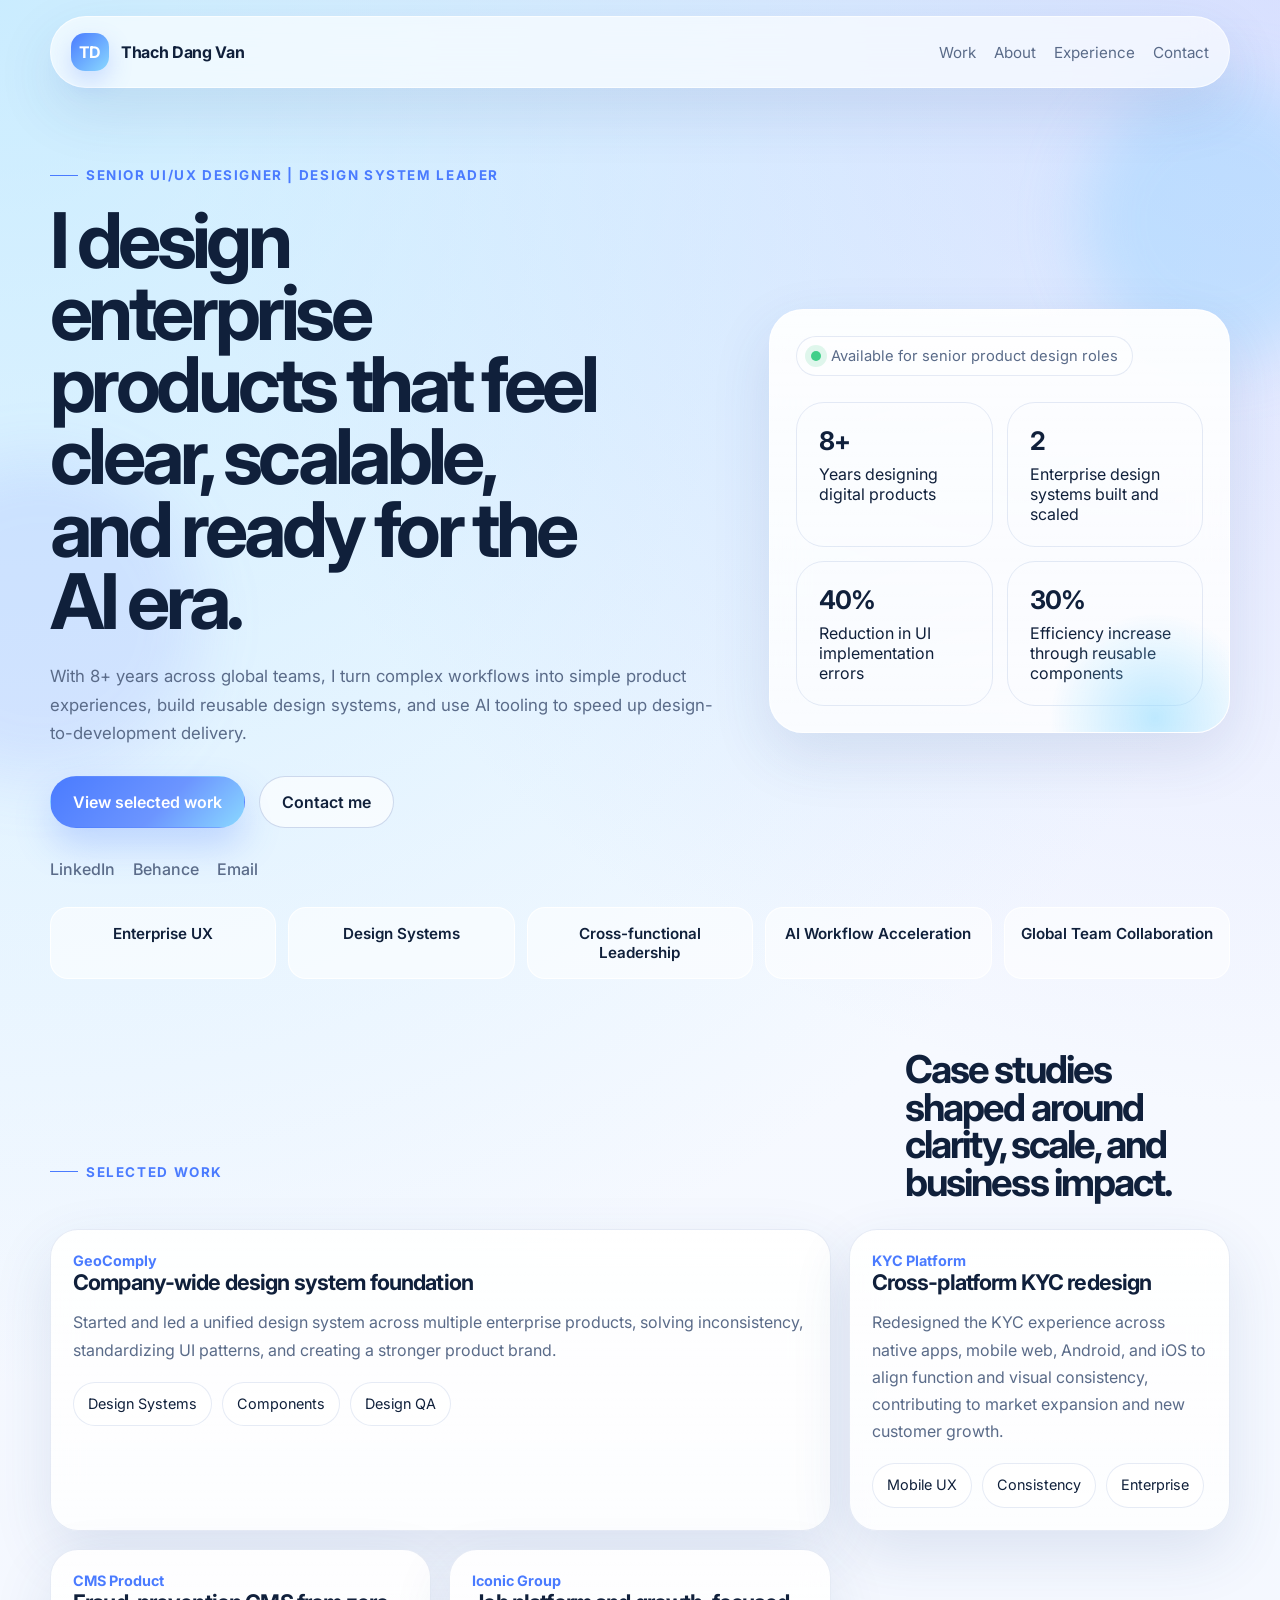
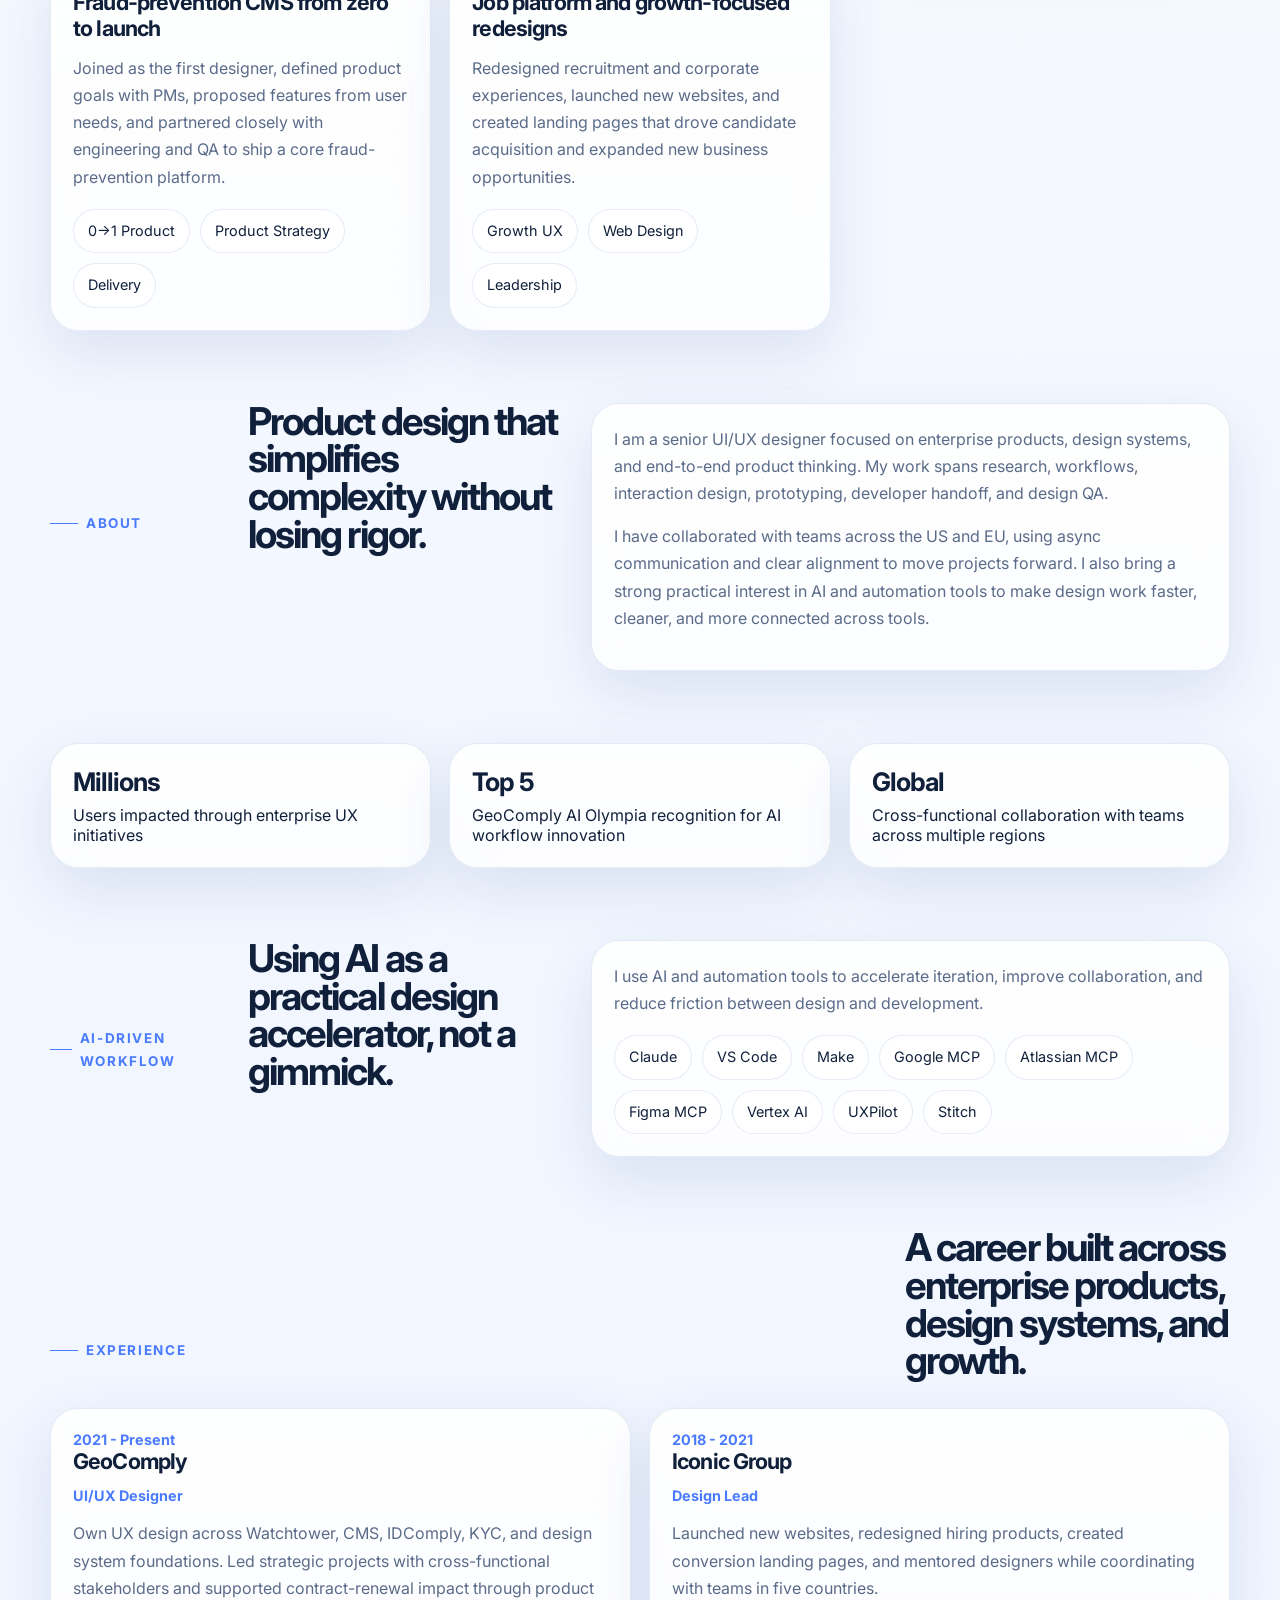
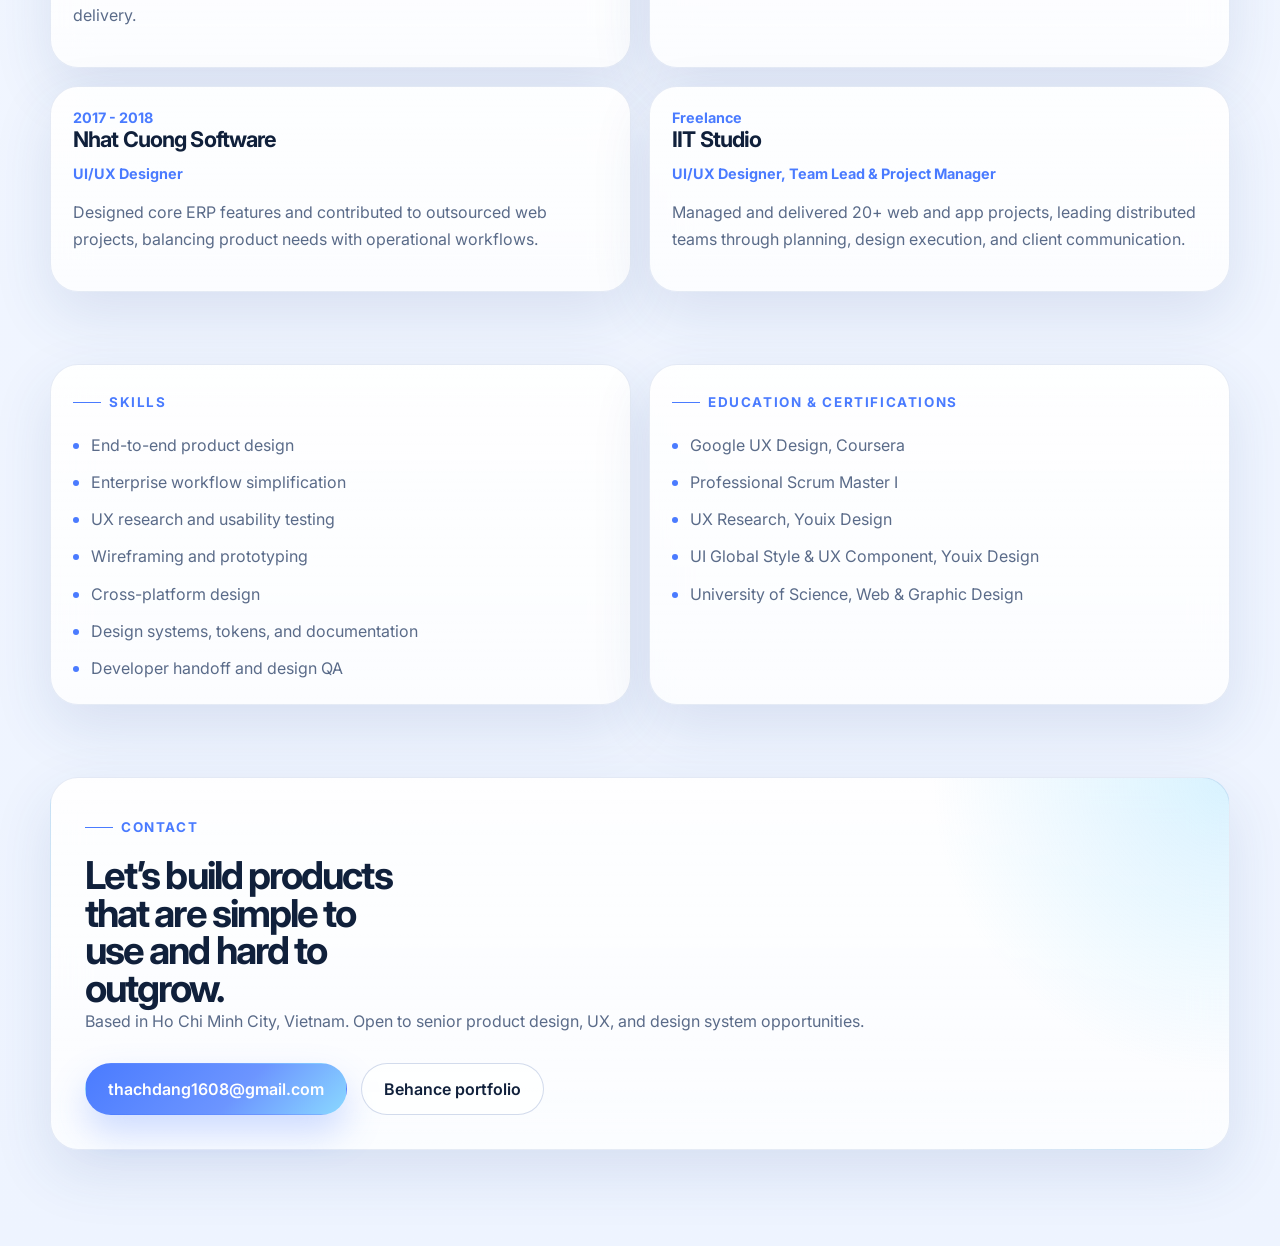
==== index.html @ df55e41a "Create portfolio site for GitHub Pages" ====
<!DOCTYPE html>
<html lang="en">
  <head>
    <meta charset="UTF-8" />
    <meta name="viewport" content="width=device-width, initial-scale=1.0" />
    <title>Thach Dang Van | Senior UI/UX Designer</title>
    <meta
      name="description"
      content="Portfolio of Thach Dang Van, Senior UI/UX Designer and Design System Leader specializing in enterprise products, scalable design systems, and AI-driven workflows."
    />
    <link rel="preconnect" href="https://fonts.googleapis.com" />
    <link rel="preconnect" href="https://fonts.gstatic.com" crossorigin />
    <link
      href="https://fonts.googleapis.com/css2?family=Inter:wght@400;500;600;700;800&display=swap"
      rel="stylesheet"
    />
    <link rel="stylesheet" href="styles.css" />
  </head>
  <body>
    <div class="page-shell">
      <header class="site-header">
        <a class="brand" href="#top">
          <span class="brand-mark">TD</span>
          <span class="brand-text">Thach Dang Van</span>
        </a>
        <nav class="site-nav" aria-label="Primary navigation">
          <a href="#work">Work</a>
          <a href="#about">About</a>
          <a href="#experience">Experience</a>
          <a href="#contact">Contact</a>
        </nav>
      </header>

      <main id="top">
        <section class="hero section">
          <div class="hero-copy">
            <p class="eyebrow">Senior UI/UX Designer | Design System Leader</p>
            <h1>
              I design enterprise products that feel clear, scalable, and ready for the
              AI era.
            </h1>
            <p class="hero-text">
              With 8+ years across global teams, I turn complex workflows into simple
              product experiences, build reusable design systems, and use AI tooling to
              speed up design-to-development delivery.
            </p>
            <div class="hero-actions">
              <a class="button button-primary" href="#work">View selected work</a>
              <a class="button button-secondary" href="mailto:thachdang1608@gmail.com"
                >Contact me</a
              >
            </div>
            <ul class="hero-links" aria-label="External profiles">
              <li><a href="https://www.linkedin.com/in/mrthach/" target="_blank" rel="noreferrer">LinkedIn</a></li>
              <li><a href="https://www.behance.net/mrthach" target="_blank" rel="noreferrer">Behance</a></li>
              <li><a href="mailto:thachdang1608@gmail.com">Email</a></li>
            </ul>
          </div>
          <aside class="hero-card" aria-label="Profile summary card">
            <div class="hero-card-top">
              <span class="status-dot"></span>
              <span>Available for senior product design roles</span>
            </div>
            <div class="hero-card-grid">
              <article>
                <strong>8+</strong>
                <span>Years designing digital products</span>
              </article>
              <article>
                <strong>2</strong>
                <span>Enterprise design systems built and scaled</span>
              </article>
              <article>
                <strong>40%</strong>
                <span>Reduction in UI implementation errors</span>
              </article>
              <article>
                <strong>30%</strong>
                <span>Efficiency increase through reusable components</span>
              </article>
            </div>
          </aside>
        </section>

        <section class="proof-strip" aria-label="Key proof points">
          <div>Enterprise UX</div>
          <div>Design Systems</div>
          <div>Cross-functional Leadership</div>
          <div>AI Workflow Acceleration</div>
          <div>Global Team Collaboration</div>
        </section>

        <section class="section" id="work">
          <div class="section-heading">
            <p class="eyebrow">Selected work</p>
            <h2>Case studies shaped around clarity, scale, and business impact.</h2>
          </div>
          <div class="card-grid work-grid">
            <article class="card project-card project-card-wide">
              <div class="project-meta">GeoComply</div>
              <h3>Company-wide design system foundation</h3>
              <p>
                Started and led a unified design system across multiple enterprise
                products, solving inconsistency, standardizing UI patterns, and creating
                a stronger product brand.
              </p>
              <ul class="tags">
                <li>Design Systems</li>
                <li>Components</li>
                <li>Design QA</li>
              </ul>
            </article>
            <article class="card project-card">
              <div class="project-meta">KYC Platform</div>
              <h3>Cross-platform KYC redesign</h3>
              <p>
                Redesigned the KYC experience across native apps, mobile web, Android,
                and iOS to align function and visual consistency, contributing to market
                expansion and new customer growth.
              </p>
              <ul class="tags">
                <li>Mobile UX</li>
                <li>Consistency</li>
                <li>Enterprise</li>
              </ul>
            </article>
            <article class="card project-card">
              <div class="project-meta">CMS Product</div>
              <h3>Fraud-prevention CMS from zero to launch</h3>
              <p>
                Joined as the first designer, defined product goals with PMs, proposed
                features from user needs, and partnered closely with engineering and QA
                to ship a core fraud-prevention platform.
              </p>
              <ul class="tags">
                <li>0→1 Product</li>
                <li>Product Strategy</li>
                <li>Delivery</li>
              </ul>
            </article>
            <article class="card project-card">
              <div class="project-meta">Iconic Group</div>
              <h3>Job platform and growth-focused redesigns</h3>
              <p>
                Redesigned recruitment and corporate experiences, launched new websites,
                and created landing pages that drove candidate acquisition and expanded
                new business opportunities.
              </p>
              <ul class="tags">
                <li>Growth UX</li>
                <li>Web Design</li>
                <li>Leadership</li>
              </ul>
            </article>
          </div>
        </section>

        <section class="section split-section" id="about">
          <div class="section-heading narrow">
            <p class="eyebrow">About</p>
            <h2>Product design that simplifies complexity without losing rigor.</h2>
          </div>
          <div class="about-copy card">
            <p>
              I am a senior UI/UX designer focused on enterprise products, design
              systems, and end-to-end product thinking. My work spans research,
              workflows, interaction design, prototyping, developer handoff, and design
              QA.
            </p>
            <p>
              I have collaborated with teams across the US and EU, using async
              communication and clear alignment to move projects forward. I also bring a
              strong practical interest in AI and automation tools to make design work
              faster, cleaner, and more connected across tools.
            </p>
          </div>
        </section>

        <section class="section metrics-section">
          <div class="metric-card card">
            <strong>Millions</strong>
            <span>Users impacted through enterprise UX initiatives</span>
          </div>
          <div class="metric-card card">
            <strong>Top 5</strong>
            <span>GeoComply AI Olympia recognition for AI workflow innovation</span>
          </div>
          <div class="metric-card card">
            <strong>Global</strong>
            <span>Cross-functional collaboration with teams across multiple regions</span>
          </div>
        </section>

        <section class="section split-section" id="ai-workflow">
          <div class="section-heading narrow">
            <p class="eyebrow">AI-driven workflow</p>
            <h2>Using AI as a practical design accelerator, not a gimmick.</h2>
          </div>
          <div class="card ai-panel">
            <p>
              I use AI and automation tools to accelerate iteration, improve collaboration,
              and reduce friction between design and development.
            </p>
            <ul class="tool-list">
              <li>Claude</li>
              <li>VS Code</li>
              <li>Make</li>
              <li>Google MCP</li>
              <li>Atlassian MCP</li>
              <li>Figma MCP</li>
              <li>Vertex AI</li>
              <li>UXPilot</li>
              <li>Stitch</li>
            </ul>
          </div>
        </section>

        <section class="section" id="experience">
          <div class="section-heading">
            <p class="eyebrow">Experience</p>
            <h2>A career built across enterprise products, design systems, and growth.</h2>
          </div>
          <div class="timeline">
            <article class="timeline-item card">
              <div class="timeline-date">2021 - Present</div>
              <h3>GeoComply</h3>
              <p class="timeline-role">UI/UX Designer</p>
              <p>
                Own UX design across Watchtower, CMS, IDComply, KYC, and design system
                foundations. Led strategic projects with cross-functional stakeholders and
                supported contract-renewal impact through product delivery.
              </p>
            </article>
            <article class="timeline-item card">
              <div class="timeline-date">2018 - 2021</div>
              <h3>Iconic Group</h3>
              <p class="timeline-role">Design Lead</p>
              <p>
                Launched new websites, redesigned hiring products, created conversion
                landing pages, and mentored designers while coordinating with teams in
                five countries.
              </p>
            </article>
            <article class="timeline-item card">
              <div class="timeline-date">2017 - 2018</div>
              <h3>Nhat Cuong Software</h3>
              <p class="timeline-role">UI/UX Designer</p>
              <p>
                Designed core ERP features and contributed to outsourced web projects,
                balancing product needs with operational workflows.
              </p>
            </article>
            <article class="timeline-item card">
              <div class="timeline-date">Freelance</div>
              <h3>IIT Studio</h3>
              <p class="timeline-role">UI/UX Designer, Team Lead & Project Manager</p>
              <p>
                Managed and delivered 20+ web and app projects, leading distributed teams
                through planning, design execution, and client communication.
              </p>
            </article>
          </div>
        </section>

        <section class="section dual-column">
          <div class="card stack-card">
            <p class="eyebrow">Skills</p>
            <ul class="detail-list">
              <li>End-to-end product design</li>
              <li>Enterprise workflow simplification</li>
              <li>UX research and usability testing</li>
              <li>Wireframing and prototyping</li>
              <li>Cross-platform design</li>
              <li>Design systems, tokens, and documentation</li>
              <li>Developer handoff and design QA</li>
            </ul>
          </div>
          <div class="card stack-card">
            <p class="eyebrow">Education & certifications</p>
            <ul class="detail-list">
              <li>Google UX Design, Coursera</li>
              <li>Professional Scrum Master I</li>
              <li>UX Research, Youix Design</li>
              <li>UI Global Style & UX Component, Youix Design</li>
              <li>University of Science, Web & Graphic Design</li>
            </ul>
          </div>
        </section>

        <section class="section contact-section" id="contact">
          <div class="contact-card card">
            <p class="eyebrow">Contact</p>
            <h2>Let’s build products that are simple to use and hard to outgrow.</h2>
            <p>
              Based in Ho Chi Minh City, Vietnam. Open to senior product design, UX,
              and design system opportunities.
            </p>
            <div class="contact-actions">
              <a class="button button-primary" href="mailto:thachdang1608@gmail.com">thachdang1608@gmail.com</a>
              <a class="button button-secondary" href="https://www.behance.net/mrthach" target="_blank" rel="noreferrer">Behance portfolio</a>
            </div>
          </div>
        </section>
      </main>
    </div>

    <script src="script.js"></script>
  </body>
</html>
---- styles.css ----
:root {
  color-scheme: light;
  --bg: #f3f7ff;
  --bg-2: #edf4ff;
  --surface: rgba(255, 255, 255, 0.78);
  --surface-strong: rgba(255, 255, 255, 0.92);
  --line: rgba(55, 92, 170, 0.12);
  --line-strong: rgba(55, 92, 170, 0.22);
  --text: #10203b;
  --muted: #5a6b89;
  --accent: #4a7bff;
  --accent-2: #8ad8ff;
  --accent-3: #8d9cff;
  --shadow: 0 22px 60px rgba(45, 76, 140, 0.12);
  --radius: 28px;
  --radius-sm: 18px;
  --max-width: 1180px;
}

* {
  box-sizing: border-box;
}

html {
  scroll-behavior: smooth;
}

body {
  margin: 0;
  font-family: "Inter", sans-serif;
  background:
    radial-gradient(circle at top left, rgba(138, 216, 255, 0.42), transparent 30%),
    radial-gradient(circle at top right, rgba(141, 156, 255, 0.28), transparent 24%),
    linear-gradient(180deg, #f9fbff 0%, var(--bg) 48%, #eef4ff 100%);
  color: var(--text);
}

body::before,
body::after {
  content: "";
  position: fixed;
  inset: auto;
  pointer-events: none;
  z-index: 0;
  border-radius: 999px;
  filter: blur(30px);
}

body::before {
  top: 80px;
  right: -80px;
  width: 280px;
  height: 280px;
  background: rgba(116, 201, 255, 0.28);
}

body::after {
  left: -120px;
  bottom: 120px;
  width: 320px;
  height: 320px;
  background: rgba(116, 136, 255, 0.14);
}

a {
  color: inherit;
  text-decoration: none;
}

ul {
  margin: 0;
  padding: 0;
  list-style: none;
}

p,
li {
  line-height: 1.7;
  color: var(--muted);
}

h1,
h2,
h3,
strong {
  color: var(--text);
}

h1,
h2,
h3,
p {
  margin-top: 0;
}

.page-shell {
  position: relative;
  z-index: 1;
  width: min(calc(100% - 32px), var(--max-width));
  margin: 0 auto;
  padding-bottom: 48px;
}

.site-header {
  position: sticky;
  top: 16px;
  display: flex;
  justify-content: space-between;
  align-items: center;
  gap: 20px;
  padding: 16px 20px;
  margin-top: 16px;
  background: rgba(255, 255, 255, 0.64);
  border: 1px solid rgba(255, 255, 255, 0.65);
  backdrop-filter: blur(16px);
  border-radius: 999px;
  box-shadow: var(--shadow);
}

.brand {
  display: inline-flex;
  align-items: center;
  gap: 12px;
  font-weight: 700;
  letter-spacing: -0.02em;
}

.brand-mark {
  display: grid;
  place-items: center;
  width: 38px;
  height: 38px;
  border-radius: 14px;
  background: linear-gradient(135deg, var(--accent), var(--accent-2));
  color: white;
  box-shadow: 0 10px 24px rgba(74, 123, 255, 0.24);
}

.site-nav {
  display: inline-flex;
  align-items: center;
  gap: 18px;
  color: var(--muted);
  font-size: 0.95rem;
}

.site-nav a:hover,
.hero-links a:hover {
  color: var(--text);
}

.site-nav a.is-active {
  color: var(--text);
}

.section {
  padding: 72px 0 0;
}

.hero {
  display: grid;
  grid-template-columns: minmax(0, 1.35fr) minmax(320px, 0.9fr);
  gap: 28px;
  min-height: calc(100vh - 140px);
  align-items: center;
}

.hero-copy {
  padding-right: 16px;
}

.eyebrow {
  display: inline-flex;
  align-items: center;
  gap: 8px;
  margin-bottom: 18px;
  font-size: 0.84rem;
  font-weight: 700;
  letter-spacing: 0.12em;
  text-transform: uppercase;
  color: var(--accent);
}

.eyebrow::before {
  content: "";
  width: 28px;
  height: 1px;
  background: currentColor;
}

h1 {
  font-size: clamp(3rem, 6vw, 5.8rem);
  line-height: 0.94;
  letter-spacing: -0.06em;
  max-width: 11ch;
  margin-bottom: 24px;
}

.hero-text {
  max-width: 62ch;
  font-size: 1.05rem;
}

.hero-actions,
.contact-actions {
  display: flex;
  flex-wrap: wrap;
  gap: 14px;
  margin-top: 28px;
}

.button {
  display: inline-flex;
  align-items: center;
  justify-content: center;
  min-height: 52px;
  padding: 0 22px;
  border-radius: 999px;
  border: 1px solid transparent;
  font-weight: 600;
  transition: transform 160ms ease, box-shadow 160ms ease, border-color 160ms ease;
}

.button:hover {
  transform: translateY(-1px);
}

.button-primary {
  color: #fff;
  background: linear-gradient(135deg, var(--accent), #6c95ff 58%, var(--accent-2));
  box-shadow: 0 18px 36px rgba(74, 123, 255, 0.26);
}

.button-secondary {
  background: rgba(255, 255, 255, 0.65);
  border-color: var(--line-strong);
  color: var(--text);
}

.hero-links {
  display: flex;
  flex-wrap: wrap;
  gap: 18px;
  margin-top: 28px;
  font-weight: 500;
}

.hero-card,
.card {
  position: relative;
  background: linear-gradient(180deg, var(--surface-strong), var(--surface));
  border: 1px solid rgba(255, 255, 255, 0.78);
  box-shadow: var(--shadow);
  backdrop-filter: blur(18px);
}

.hero-card {
  padding: 26px;
  border-radius: 34px;
  overflow: hidden;
}

.hero-card::after {
  content: "";
  position: absolute;
  inset: auto -10% -25% auto;
  width: 240px;
  height: 240px;
  border-radius: 50%;
  background: radial-gradient(circle, rgba(138, 216, 255, 0.54), transparent 62%);
}

.hero-card-top {
  display: inline-flex;
  align-items: center;
  gap: 10px;
  margin-bottom: 26px;
  padding: 10px 14px;
  border: 1px solid var(--line);
  border-radius: 999px;
  color: var(--muted);
  font-size: 0.92rem;
  background: rgba(255, 255, 255, 0.42);
}

.status-dot {
  width: 10px;
  height: 10px;
  border-radius: 50%;
  background: #41cf89;
  box-shadow: 0 0 0 6px rgba(65, 207, 137, 0.16);
}

.hero-card-grid {
  display: grid;
  grid-template-columns: repeat(2, minmax(0, 1fr));
  gap: 14px;
}

.hero-card-grid article,
.metric-card,
.project-card,
.timeline-item,
.stack-card,
.ai-panel,
.about-copy,
.contact-card {
  padding: 22px;
  border-radius: var(--radius);
  border: 1px solid var(--line);
}

.hero-card-grid strong,
.metric-card strong {
  display: block;
  margin-bottom: 8px;
  font-size: 1.6rem;
  letter-spacing: -0.04em;
}

.proof-strip {
  display: grid;
  grid-template-columns: repeat(5, minmax(0, 1fr));
  gap: 12px;
  margin-top: 24px;
}

.proof-strip div {
  padding: 16px;
  border-radius: 18px;
  text-align: center;
  font-size: 0.95rem;
  font-weight: 600;
  color: var(--text);
  background: rgba(255, 255, 255, 0.55);
  border: 1px solid rgba(255, 255, 255, 0.9);
}

.section-heading {
  display: flex;
  justify-content: space-between;
  align-items: end;
  gap: 24px;
  margin-bottom: 28px;
}

.section-heading.narrow {
  max-width: 680px;
}

h2 {
  max-width: 13ch;
  font-size: clamp(2rem, 3vw, 3.6rem);
  line-height: 0.98;
  letter-spacing: -0.05em;
  margin-bottom: 0;
}

.card-grid,
.metrics-section,
.dual-column {
  display: grid;
  gap: 18px;
}

.work-grid {
  grid-template-columns: repeat(3, minmax(0, 1fr));
}

.project-card-wide {
  grid-column: span 2;
}

.project-meta,
.timeline-date,
.timeline-role {
  font-size: 0.9rem;
  font-weight: 700;
  color: var(--accent);
}

.project-card h3,
.timeline-item h3 {
  margin-bottom: 14px;
  font-size: 1.35rem;
  letter-spacing: -0.04em;
}

.tags,
.tool-list {
  display: flex;
  flex-wrap: wrap;
  gap: 10px;
  margin-top: 18px;
}

.tags li,
.tool-list li {
  padding: 9px 14px;
  border-radius: 999px;
  font-size: 0.9rem;
  background: rgba(255, 255, 255, 0.68);
  border: 1px solid var(--line);
  color: var(--text);
}

.split-section {
  display: grid;
  grid-template-columns: minmax(0, 0.9fr) minmax(0, 1.1fr);
  gap: 18px;
  align-items: start;
}

.metrics-section {
  grid-template-columns: repeat(3, minmax(0, 1fr));
}

.timeline {
  display: grid;
  grid-template-columns: repeat(2, minmax(0, 1fr));
  gap: 18px;
}

.timeline-role {
  margin: -4px 0 12px;
}

.dual-column {
  grid-template-columns: repeat(2, minmax(0, 1fr));
}

.detail-list {
  display: grid;
  gap: 10px;
}

.detail-list li {
  position: relative;
  padding-left: 18px;
}

.detail-list li::before {
  content: "";
  position: absolute;
  left: 0;
  top: 11px;
  width: 6px;
  height: 6px;
  border-radius: 50%;
  background: var(--accent);
}

.contact-section {
  padding-bottom: 48px;
}

.contact-card {
  padding: 34px;
  background:
    radial-gradient(circle at top right, rgba(138, 216, 255, 0.32), transparent 24%),
    linear-gradient(180deg, rgba(255, 255, 255, 0.9), rgba(255, 255, 255, 0.76));
}

@media (max-width: 1024px) {
  .hero,
  .split-section,
  .timeline,
  .dual-column,
  .work-grid,
  .metrics-section,
  .proof-strip {
    grid-template-columns: 1fr;
  }

  .hero {
    min-height: auto;
    padding-top: 44px;
  }

  .project-card-wide {
    grid-column: span 1;
  }

  .section-heading {
    align-items: start;
    flex-direction: column;
  }

  h2,
  .section-heading.narrow,
  .hero-text,
  h1 {
    max-width: none;
  }
}

@media (max-width: 720px) {
  .page-shell {
    width: min(calc(100% - 20px), var(--max-width));
  }

  .site-header {
    position: static;
    border-radius: 28px;
    align-items: start;
    flex-direction: column;
  }

  .site-nav {
    flex-wrap: wrap;
    gap: 12px 16px;
  }

  h1 {
    font-size: clamp(2.4rem, 14vw, 3.6rem);
  }

  h2 {
    font-size: clamp(1.8rem, 10vw, 2.6rem);
  }

  .hero-card,
  .hero-card-grid,
  .hero-actions,
  .contact-actions {
    gap: 12px;
  }

  .hero-card-grid {
    grid-template-columns: 1fr;
  }

  .hero-card-grid article,
  .metric-card,
  .project-card,
  .timeline-item,
  .stack-card,
  .ai-panel,
  .about-copy,
  .contact-card {
    padding: 18px;
    border-radius: 22px;
  }

  .button {
    width: 100%;
  }
}
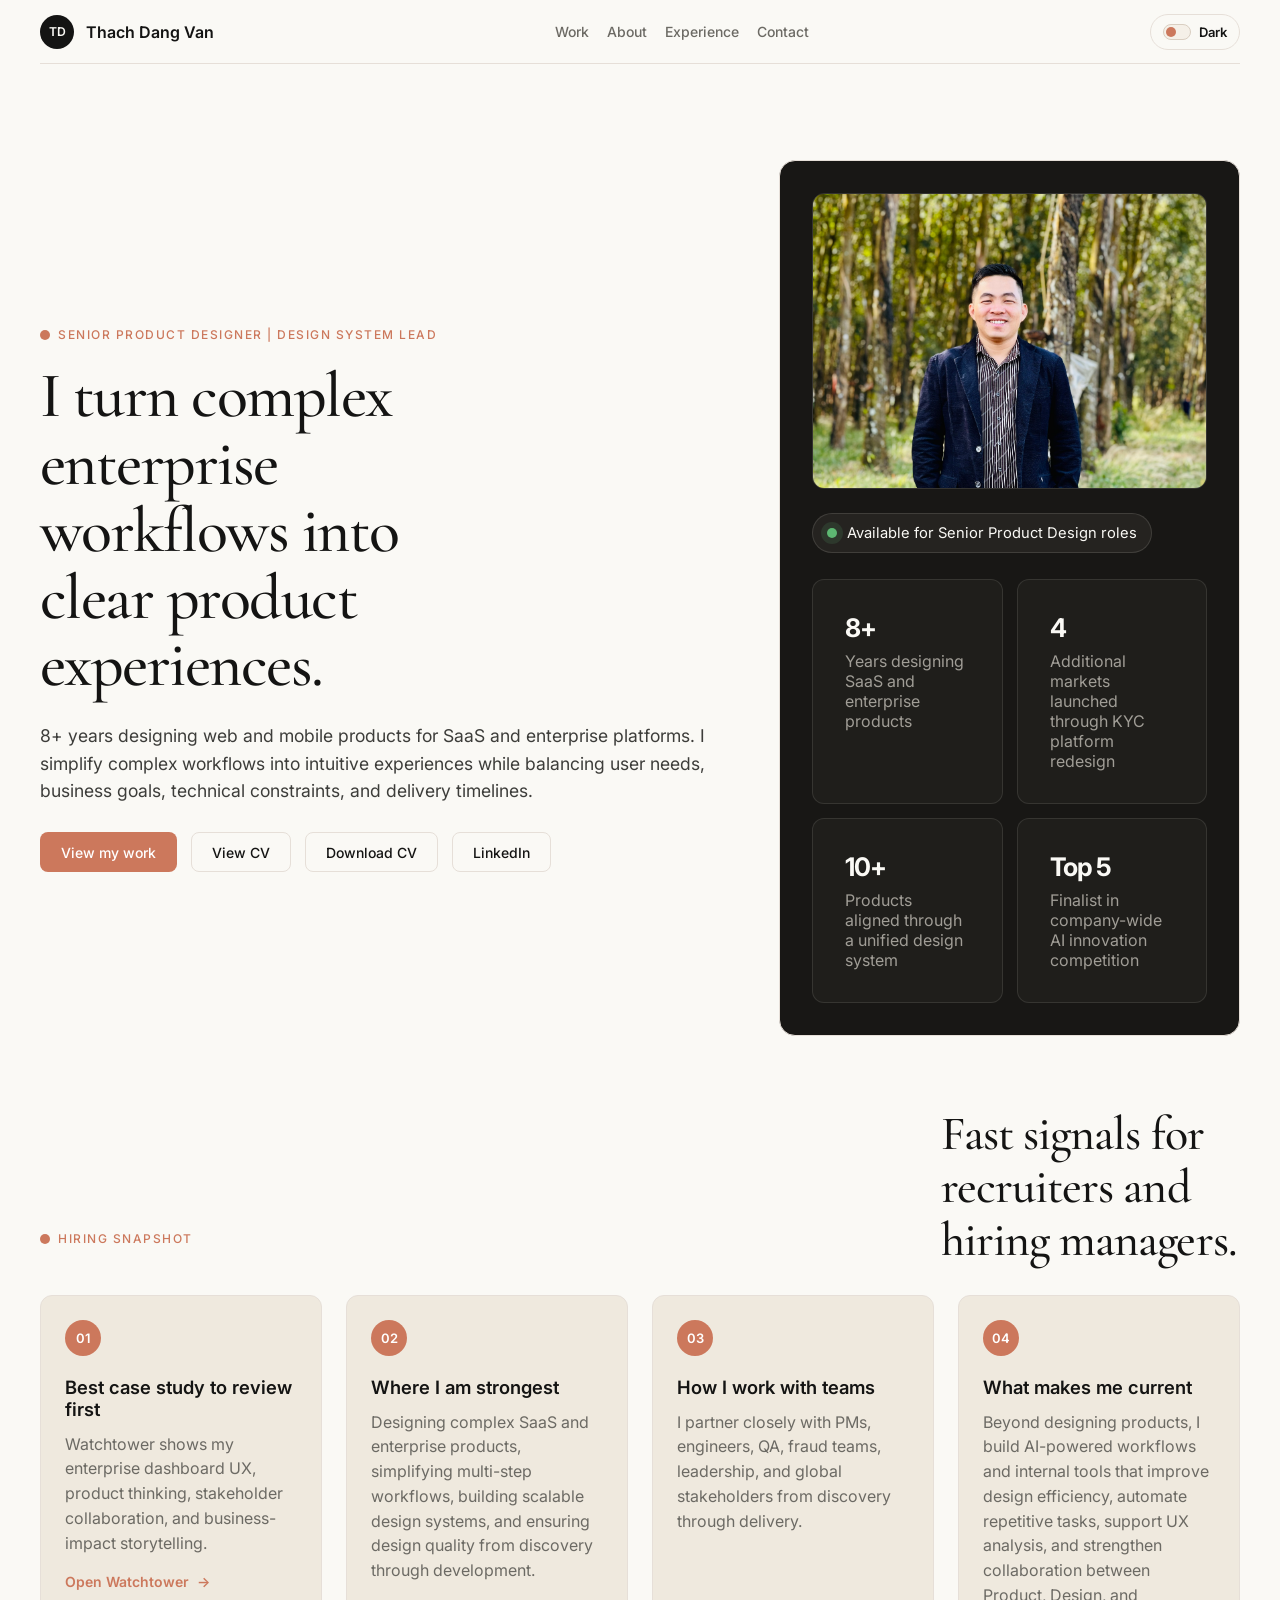
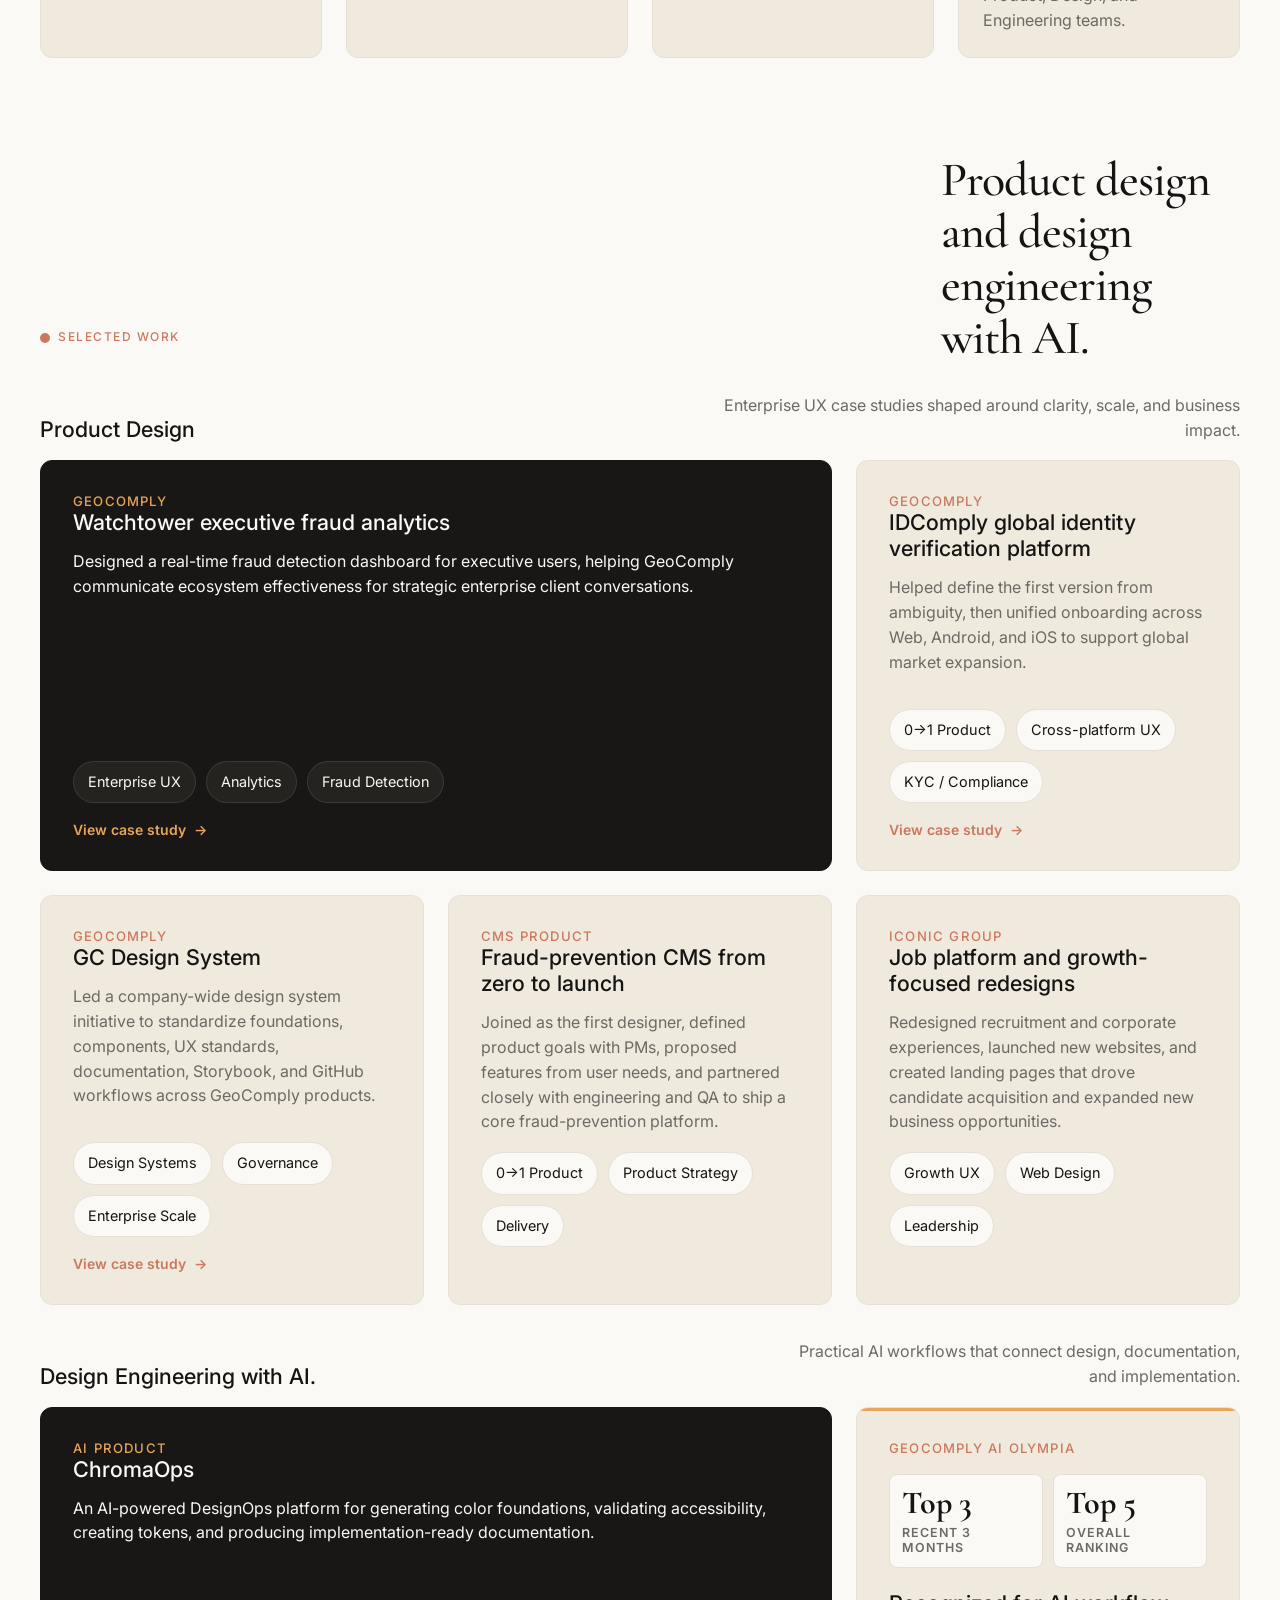
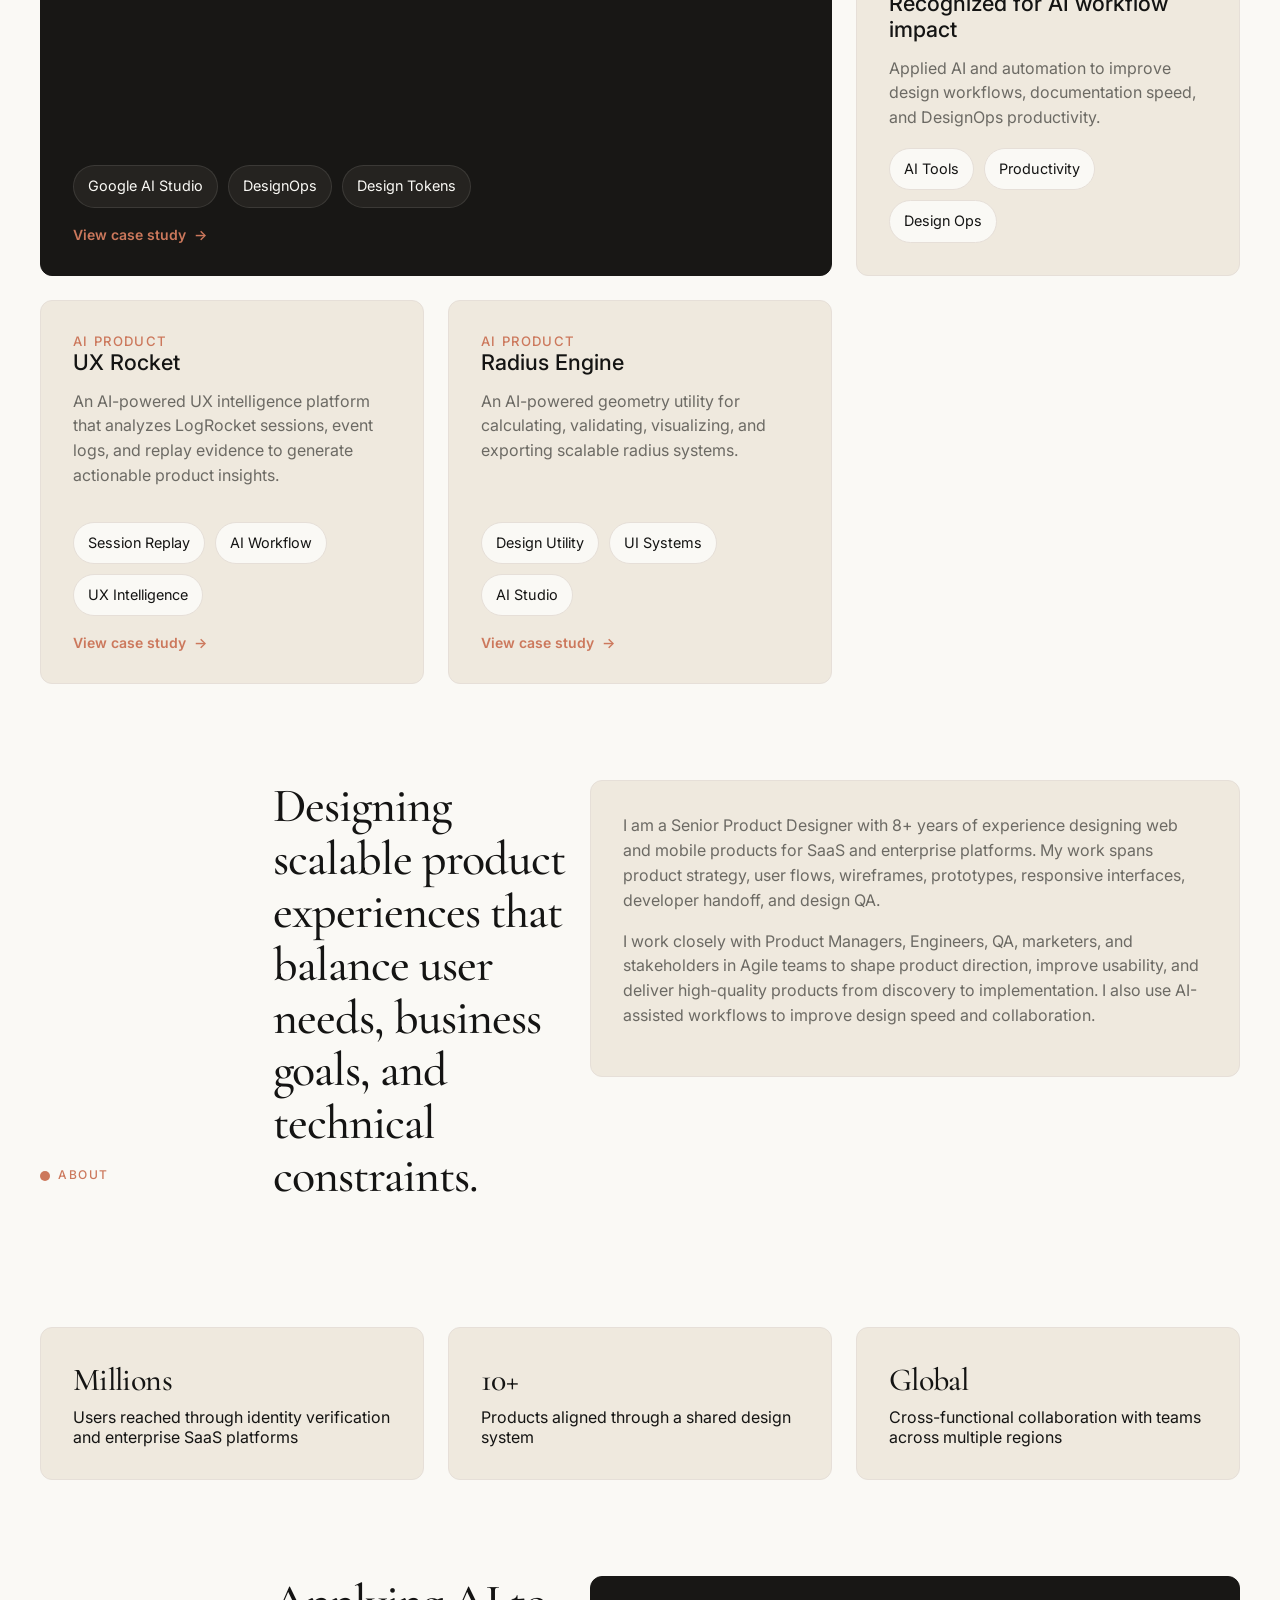
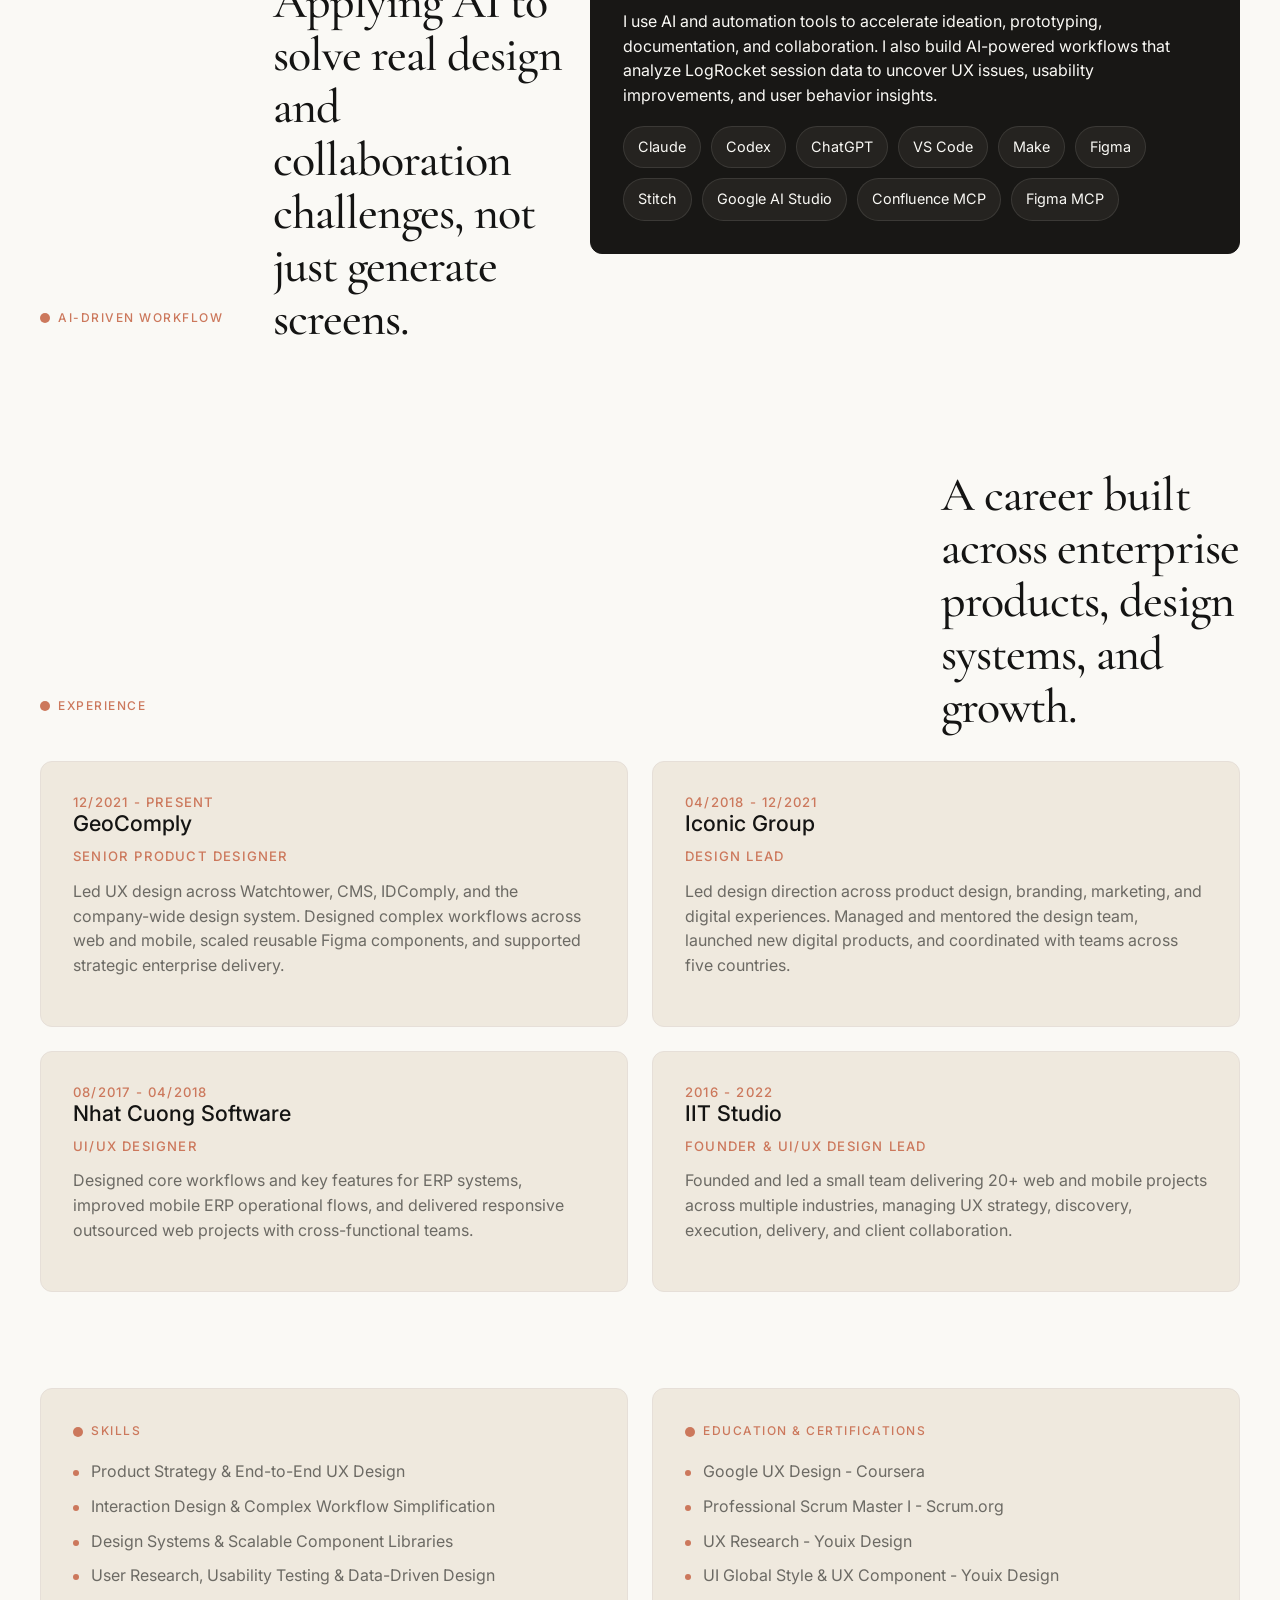
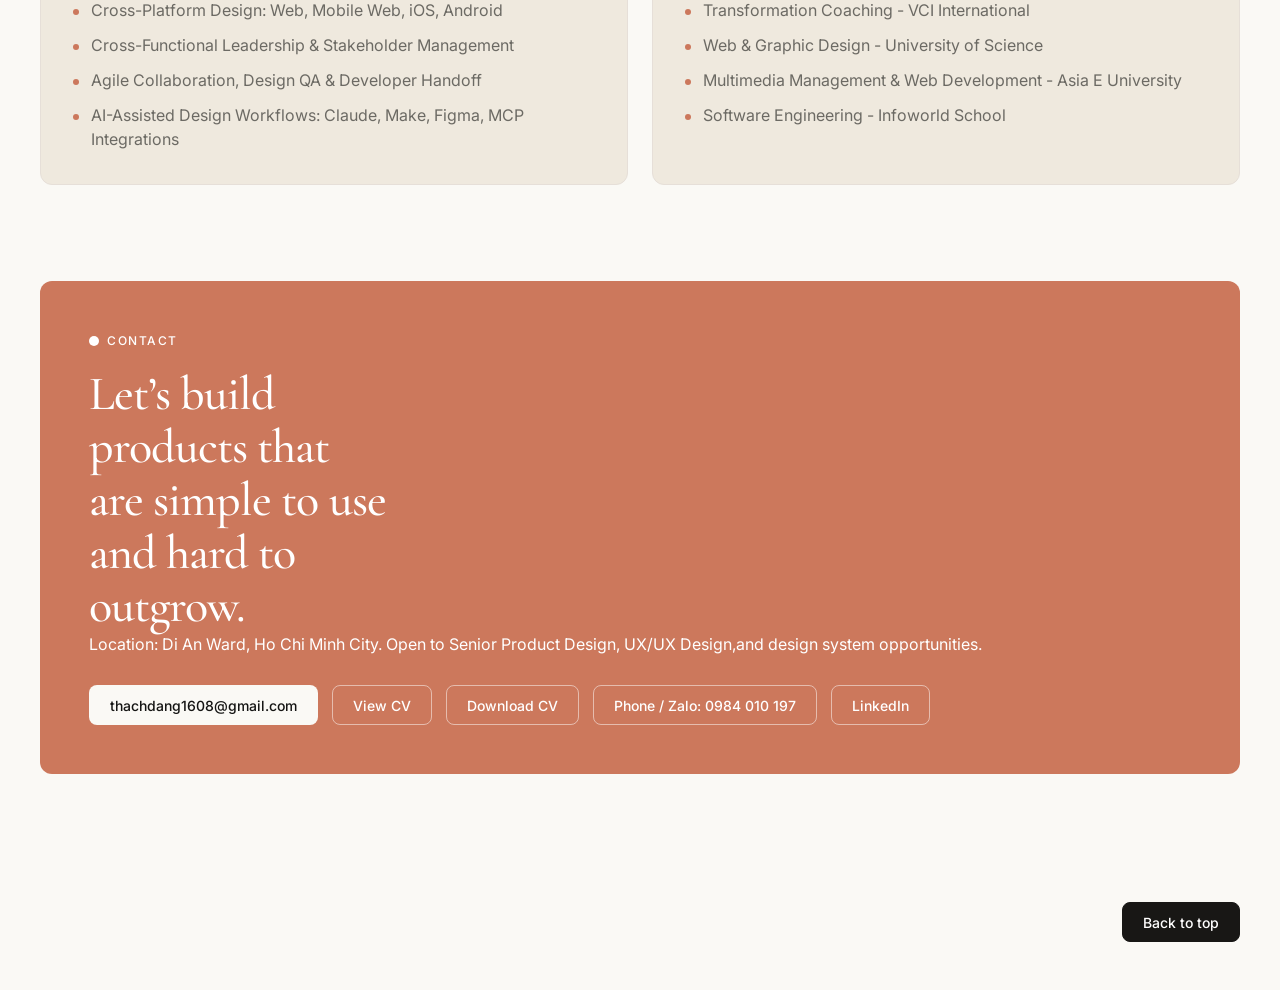
==== commit 3be4b8e5: "Update portfolio site" ====
--- a/index.html
+++ b/index.html
@@ -3,17 +3,23 @@
   <head>
     <meta charset="UTF-8" />
     <meta name="viewport" content="width=device-width, initial-scale=1.0" />
-    <title>Thach Dang Van | Senior UI/UX Designer</title>
+    <title>Thach Dang Van | Senior Product Designer</title>
     <meta
       name="description"
-      content="Portfolio of Thach Dang Van, Senior UI/UX Designer and Design System Leader specializing in enterprise products, scalable design systems, and AI-driven workflows."
+      content="Portfolio of Thach Dang Van, Senior Product Designer and Design System Lead specializing in enterprise products, scalable design systems, and AI-assisted workflows."
     />
     <link rel="preconnect" href="https://fonts.googleapis.com" />
     <link rel="preconnect" href="https://fonts.gstatic.com" crossorigin />
+    <link rel="icon" href="fi-bs-magic-wand.svg" type="image/svg+xml" />
     <link
-      href="https://fonts.googleapis.com/css2?family=Inter:wght@400;500;600;700;800&display=swap"
+      href="https://fonts.googleapis.com/css2?family=Cormorant+Garamond:wght@500&family=Inter:wght@400;500;600;700&display=swap"
       rel="stylesheet"
     />
+    <script>
+      const storedTheme = localStorage.getItem('portfolio-theme');
+      const preferredTheme = window.matchMedia('(prefers-color-scheme: dark)').matches ? 'dark' : 'light';
+      document.documentElement.dataset.theme = storedTheme || preferredTheme;
+    </script>
     <link rel="stylesheet" href="styles.css" />
   </head>
   <body>
@@ -29,100 +35,148 @@
           <a href="#experience">Experience</a>
           <a href="#contact">Contact</a>
         </nav>
+        <button class="theme-toggle" type="button" aria-label="Switch to dark mode" aria-pressed="false" data-theme-toggle>
+          <span class="theme-toggle-icon" aria-hidden="true"></span>
+          <span class="theme-toggle-text">Dark</span>
+        </button>
       </header>
 
       <main id="top">
         <section class="hero section">
           <div class="hero-copy">
-            <p class="eyebrow">Senior UI/UX Designer | Design System Leader</p>
-            <h1>
-              I design enterprise products that feel clear, scalable, and ready for the
-              AI era.
-            </h1>
+            <p class="eyebrow">Senior Product Designer | Design System Lead</p>
+            <h1>I turn complex enterprise workflows into clear product experiences.</h1>
             <p class="hero-text">
-              With 8+ years across global teams, I turn complex workflows into simple
-              product experiences, build reusable design systems, and use AI tooling to
-              speed up design-to-development delivery.
+              8+ years designing web and mobile products for SaaS and enterprise platforms.
+              I simplify complex workflows into intuitive experiences while balancing user needs,
+              business goals, technical constraints, and delivery timelines.
             </p>
             <div class="hero-actions">
-              <a class="button button-primary" href="#work">View selected work</a>
-              <a class="button button-secondary" href="mailto:thachdang1608@gmail.com"
-                >Contact me</a
-              >
+              <a class="button button-primary" href="#work">View my work</a>
+              <a class="button button-secondary" href="cv.html">View CV</a>
+              <a class="button button-secondary" href="assets/thach-dang-van-senior-product-designer.pdf" target="_blank" rel="noreferrer">Download CV</a>
+              <a class="button button-secondary" a href="https://www.linkedin.com/in/mrthach/" target="_blank" rel="noreferrer">LinkedIn</a>
             </div>
-            <ul class="hero-links" aria-label="External profiles">
-              <li><a href="https://www.linkedin.com/in/mrthach/" target="_blank" rel="noreferrer">LinkedIn</a></li>
-              <li><a href="https://www.behance.net/mrthach" target="_blank" rel="noreferrer">Behance</a></li>
-              <li><a href="mailto:thachdang1608@gmail.com">Email</a></li>
-            </ul>
+        
           </div>
           <aside class="hero-card" aria-label="Profile summary card">
+            <img class="profile-photo" src="assets/thach-dang-van.jpg" alt="Thach Dang Van" />
             <div class="hero-card-top">
               <span class="status-dot"></span>
-              <span>Available for senior product design roles</span>
+              <span>Available for Senior Product Design roles</span>
             </div>
             <div class="hero-card-grid">
               <article>
                 <strong>8+</strong>
-                <span>Years designing digital products</span>
+                <span>Years designing SaaS and enterprise products</span>
               </article>
               <article>
-                <strong>2</strong>
-                <span>Enterprise design systems built and scaled</span>
+                <strong>4</strong>
+                <span>Additional markets launched through KYC platform redesign</span>
               </article>
               <article>
-                <strong>40%</strong>
-                <span>Reduction in UI implementation errors</span>
+                <strong>10+</strong>
+                <span>Products aligned through a unified design system</span>
               </article>
               <article>
-                <strong>30%</strong>
-                <span>Efficiency increase through reusable components</span>
+                <strong>Top 5</strong>
+                <span>Finalist in company-wide AI innovation competition</span>
               </article>
             </div>
           </aside>
         </section>
 
-        <section class="proof-strip" aria-label="Key proof points">
-          <div>Enterprise UX</div>
-          <div>Design Systems</div>
-          <div>Cross-functional Leadership</div>
-          <div>AI Workflow Acceleration</div>
-          <div>Global Team Collaboration</div>
+    
+
+        <section class="section hiring-snapshot" aria-label="Hiring team snapshot">
+          <div class="section-heading">
+            <p class="eyebrow">Hiring Snapshot</p>
+            <h2>Fast signals for recruiters and hiring managers.</h2>
+          </div>
+          <div class="card-grid snapshot-grid">
+            <article class="card snapshot-card">
+              <span>01</span>
+              <h3>Best case study to review first</h3>
+              <p>Watchtower shows my enterprise dashboard UX, product thinking, stakeholder collaboration, and business-impact storytelling.</p>
+              <a class="card-link" href="watchtower.html">Open Watchtower</a>
+            </article>
+            <article class="card snapshot-card">
+              <span>02</span>
+              <h3>Where I am strongest</h3>
+              <p>Designing complex SaaS and enterprise products, simplifying multi-step workflows, building scalable design systems, and ensuring design quality from discovery through development.</p>
+            </article>
+            <article class="card snapshot-card">
+              <span>03</span>
+              <h3>How I work with teams</h3>
+              <p>I partner closely with PMs, engineers, QA, fraud teams, leadership, and global stakeholders from discovery through delivery.</p>
+            </article>
+            <article class="card snapshot-card">
+              <span>04</span>
+              <h3>What makes me current</h3>
+              <p>Beyond designing products, I build AI-powered workflows and internal tools that improve design efficiency, automate repetitive tasks, support UX analysis, and strengthen collaboration between Product, Design, and Engineering teams.</p>
+            </article>
+          </div>
         </section>
 
         <section class="section" id="work">
           <div class="section-heading">
             <p class="eyebrow">Selected work</p>
-            <h2>Case studies shaped around clarity, scale, and business impact.</h2>
+            <h2>Product design and design engineering with AI.</h2>
+          </div>
+          <div class="work-category-heading">
+            <h3>Product Design</h3>
+            <p>Enterprise UX case studies shaped around clarity, scale, and business impact.</p>
           </div>
           <div class="card-grid work-grid">
             <article class="card project-card project-card-wide">
-              <div class="project-meta">GeoComply</div>
-              <h3>Company-wide design system foundation</h3>
-              <p>
-                Started and led a unified design system across multiple enterprise
-                products, solving inconsistency, standardizing UI patterns, and creating
-                a stronger product brand.
-              </p>
-              <ul class="tags">
-                <li>Design Systems</li>
-                <li>Components</li>
-                <li>Design QA</li>
-              </ul>
-            </article>
-            <article class="card project-card">
-              <div class="project-meta">KYC Platform</div>
-              <h3>Cross-platform KYC redesign</h3>
-              <p>
-                Redesigned the KYC experience across native apps, mobile web, Android,
-                and iOS to align function and visual consistency, contributing to market
-                expansion and new customer growth.
-              </p>
-              <ul class="tags">
-                <li>Mobile UX</li>
-                <li>Consistency</li>
-                <li>Enterprise</li>
-              </ul>
+              <a href="watchtower.html" aria-label="Open Watchtower case study">
+                <div class="project-meta">GeoComply</div>
+                <h3>Watchtower executive fraud analytics</h3>
+                <p>
+                  Designed a real-time fraud detection dashboard for executive users,
+                  helping GeoComply communicate ecosystem effectiveness for strategic
+                  enterprise client conversations.
+                </p>
+                <ul class="tags">
+                  <li>Enterprise UX</li>
+                  <li>Analytics</li>
+                  <li>Fraud Detection</li>
+                </ul>
+                <span class="card-link">View case study</span>
+              </a>
+            </article>
+            <article class="card project-card">
+              <a href="idcomply.html" aria-label="Open IDComply case study">
+                <div class="project-meta">GeoComply</div>
+                <h3>IDComply global identity verification platform</h3>
+                <p>
+                  Helped define the first version from ambiguity, then unified onboarding across
+                  Web, Android, and iOS to support global market expansion.
+                </p>
+                <ul class="tags">
+                  <li>0→1 Product</li>
+                  <li>Cross-platform UX</li>
+                  <li>KYC / Compliance</li>
+                </ul>
+                <span class="card-link">View case study</span>
+              </a>
+            </article>
+            <article class="card project-card">
+              <a href="gc-design-system.html" aria-label="Open GC Design System case study">
+                <div class="project-meta">GeoComply</div>
+                <h3>GC Design System</h3>
+                <p>
+                  Led a company-wide design system initiative to standardize foundations,
+                  components, UX standards, documentation, Storybook, and GitHub workflows
+                  across GeoComply products.
+                </p>
+                <ul class="tags">
+                  <li>Design Systems</li>
+                  <li>Governance</li>
+                  <li>Enterprise Scale</li>
+                </ul>
+                <span class="card-link">View case study</span>
+              </a>
             </article>
             <article class="card project-card">
               <div class="project-meta">CMS Product</div>
@@ -153,25 +207,92 @@
               </ul>
             </article>
           </div>
+          <div class="work-category-heading work-category-heading-spaced">
+            <h3>Design Engineering with AI.</h3>
+            <p>Practical AI workflows that connect design, documentation, </br>and implementation.</p>
+          </div>
+          <div class="card-grid ai-work-grid">
+            <article class="card project-card project-card-wide">
+              <a href="chromaops.html" aria-label="Open ChromaOps case study">
+                <div class="project-meta">AI Product</div>
+                <h3>ChromaOps</h3>
+                <p>An AI-powered DesignOps platform for generating color foundations, validating accessibility, creating tokens, and producing implementation-ready documentation.</p>
+                <ul class="tags">
+                  <li>Google AI Studio</li>
+                  <li>DesignOps</li>
+                  <li>Design Tokens</li>
+                </ul>
+                <span class="card-link">View case study</span>
+              </a>
+            </article>
+            <article class="card project-card ai-recognition-card">
+              <div class="project-meta">GeoComply AI Olympia</div>
+              <div class="recognition-metrics" aria-label="AI workflow recognition rankings">
+                <div>
+                  <strong>Top 3</strong>
+                  <span>Recent 3 months</span>
+                </div>
+                <div>
+                  <strong>Top 5</strong>
+                  <span>Overall ranking</span>
+                </div>
+              </div>
+              <h3>Recognized for AI workflow impact</h3>
+              <p>
+                Applied AI and automation to improve design workflows, documentation speed, and DesignOps productivity.
+              </p>
+              <ul class="tags">
+                <li>AI Tools</li>
+                <li>Productivity</li>
+                <li>Design Ops</li>
+              </ul>
+            </article>
+            <article class="card project-card">
+              <a href="ux-rocket.html" aria-label="Open UX Rocket case study">
+                <div class="project-meta">AI Product</div>
+                <h3>UX Rocket</h3>
+                <p>An AI-powered UX intelligence platform that analyzes LogRocket sessions, event logs, and replay evidence to generate actionable product insights.</p>
+                <ul class="tags">
+                  <li>Session Replay</li>
+                  <li>AI Workflow</li>
+                  <li>UX Intelligence</li>
+                </ul>
+                <span class="card-link">View case study</span>
+              </a>
+            </article>
+            <article class="card project-card">
+              <a href="radius-engine.html" aria-label="Open Radius Engine case study">
+                <div class="project-meta">AI Product</div>
+                <h3>Radius Engine</h3>
+                <p>An AI-powered geometry utility for calculating, validating, visualizing, and exporting scalable radius systems.</p>
+                <ul class="tags">
+                  <li>Design Utility</li>
+                  <li>UI Systems</li>
+                  <li>AI Studio</li>
+                </ul>
+                <span class="card-link">View case study</span>
+              </a>
+            </article>
+          </div>
         </section>
 
         <section class="section split-section" id="about">
           <div class="section-heading narrow">
             <p class="eyebrow">About</p>
-            <h2>Product design that simplifies complexity without losing rigor.</h2>
+            <h2>Designing scalable product experiences that balance user needs, business goals, and technical constraints.</h2>
           </div>
           <div class="about-copy card">
             <p>
-              I am a senior UI/UX designer focused on enterprise products, design
-              systems, and end-to-end product thinking. My work spans research,
-              workflows, interaction design, prototyping, developer handoff, and design
-              QA.
+              I am a Senior Product Designer with 8+ years of experience designing web and
+              mobile products for SaaS and enterprise platforms. My work spans product strategy,
+              user flows, wireframes, prototypes, responsive interfaces, developer handoff, and
+              design QA.
             </p>
             <p>
-              I have collaborated with teams across the US and EU, using async
-              communication and clear alignment to move projects forward. I also bring a
-              strong practical interest in AI and automation tools to make design work
-              faster, cleaner, and more connected across tools.
+              I work closely with Product Managers, Engineers, QA, marketers, and stakeholders
+              in Agile teams to shape product direction, improve usability, and deliver
+              high-quality products from discovery to implementation. I also use AI-assisted
+              workflows to improve design speed and collaboration.
             </p>
           </div>
         </section>
@@ -179,11 +300,11 @@
         <section class="section metrics-section">
           <div class="metric-card card">
             <strong>Millions</strong>
-            <span>Users impacted through enterprise UX initiatives</span>
+            <span>Users reached through identity verification and enterprise SaaS platforms</span>
           </div>
           <div class="metric-card card">
-            <strong>Top 5</strong>
-            <span>GeoComply AI Olympia recognition for AI workflow innovation</span>
+            <strong>10+ </strong>
+            <span>Products aligned through a shared design system</span>
           </div>
           <div class="metric-card card">
             <strong>Global</strong>
@@ -194,23 +315,23 @@
         <section class="section split-section" id="ai-workflow">
           <div class="section-heading narrow">
             <p class="eyebrow">AI-driven workflow</p>
-            <h2>Using AI as a practical design accelerator, not a gimmick.</h2>
+            <h2>Applying AI to solve real design and collaboration challenges, not just generate screens.</h2>
           </div>
           <div class="card ai-panel">
             <p>
-              I use AI and automation tools to accelerate iteration, improve collaboration,
-              and reduce friction between design and development.
+             I use AI and automation tools to accelerate ideation, prototyping, documentation, and collaboration. I also build AI-powered workflows that analyze LogRocket session data to uncover UX issues, usability improvements, and user behavior insights.
             </p>
             <ul class="tool-list">
               <li>Claude</li>
+              <li>Codex</li>
+              <li>ChatGPT</li>
               <li>VS Code</li>
               <li>Make</li>
-              <li>Google MCP</li>
-              <li>Atlassian MCP</li>
+              <li>Figma</li>
+              <li>Stitch</li>
+              <li>Google AI Studio</li>
+              <li>Confluence MCP</li>
               <li>Figma MCP</li>
-              <li>Vertex AI</li>
-              <li>UXPilot</li>
-              <li>Stitch</li>
             </ul>
           </div>
         </section>
@@ -222,42 +343,28 @@
           </div>
           <div class="timeline">
             <article class="timeline-item card">
-              <div class="timeline-date">2021 - Present</div>
+              <div class="timeline-date">12/2021 - Present</div>
               <h3>GeoComply</h3>
-              <p class="timeline-role">UI/UX Designer</p>
-              <p>
-                Own UX design across Watchtower, CMS, IDComply, KYC, and design system
-                foundations. Led strategic projects with cross-functional stakeholders and
-                supported contract-renewal impact through product delivery.
-              </p>
+              <p class="timeline-role">Senior Product Designer</p>
+              <p>Led UX design across Watchtower, CMS, IDComply, and the company-wide design system. Designed complex workflows across web and mobile, scaled reusable Figma components, and supported strategic enterprise delivery.</p>
             </article>
             <article class="timeline-item card">
-              <div class="timeline-date">2018 - 2021</div>
+              <div class="timeline-date">04/2018 - 12/2021</div>
               <h3>Iconic Group</h3>
               <p class="timeline-role">Design Lead</p>
-              <p>
-                Launched new websites, redesigned hiring products, created conversion
-                landing pages, and mentored designers while coordinating with teams in
-                five countries.
-              </p>
+              <p>Led design direction across product design, branding, marketing, and digital experiences. Managed and mentored the design team, launched new digital products, and coordinated with teams across five countries.</p>
             </article>
             <article class="timeline-item card">
-              <div class="timeline-date">2017 - 2018</div>
+              <div class="timeline-date">08/2017 - 04/2018</div>
               <h3>Nhat Cuong Software</h3>
               <p class="timeline-role">UI/UX Designer</p>
-              <p>
-                Designed core ERP features and contributed to outsourced web projects,
-                balancing product needs with operational workflows.
-              </p>
+              <p>Designed core workflows and key features for ERP systems, improved mobile ERP operational flows, and delivered responsive outsourced web projects with cross-functional teams.</p>
             </article>
             <article class="timeline-item card">
-              <div class="timeline-date">Freelance</div>
+              <div class="timeline-date">2016 - 2022</div>
               <h3>IIT Studio</h3>
-              <p class="timeline-role">UI/UX Designer, Team Lead & Project Manager</p>
-              <p>
-                Managed and delivered 20+ web and app projects, leading distributed teams
-                through planning, design execution, and client communication.
-              </p>
+              <p class="timeline-role">Founder & UI/UX Design Lead</p>
+              <p>Founded and led a small team delivering 20+ web and mobile projects across multiple industries, managing UX strategy, discovery, execution, delivery, and client collaboration.</p>
             </article>
           </div>
         </section>
@@ -266,23 +373,27 @@
           <div class="card stack-card">
             <p class="eyebrow">Skills</p>
             <ul class="detail-list">
-              <li>End-to-end product design</li>
-              <li>Enterprise workflow simplification</li>
-              <li>UX research and usability testing</li>
-              <li>Wireframing and prototyping</li>
-              <li>Cross-platform design</li>
-              <li>Design systems, tokens, and documentation</li>
-              <li>Developer handoff and design QA</li>
+              <li>Product Strategy & End-to-End UX Design</li>
+              <li>Interaction Design & Complex Workflow Simplification</li>
+              <li>Design Systems & Scalable Component Libraries</li>
+              <li>User Research, Usability Testing & Data-Driven Design</li>
+              <li>Cross-Platform Design: Web, Mobile Web, iOS, Android</li>
+              <li>Cross-Functional Leadership & Stakeholder Management</li>
+              <li>Agile Collaboration, Design QA & Developer Handoff</li>
+              <li>AI-Assisted Design Workflows: Claude, Make, Figma, MCP Integrations</li>
             </ul>
           </div>
           <div class="card stack-card">
             <p class="eyebrow">Education & certifications</p>
             <ul class="detail-list">
-              <li>Google UX Design, Coursera</li>
-              <li>Professional Scrum Master I</li>
-              <li>UX Research, Youix Design</li>
-              <li>UI Global Style & UX Component, Youix Design</li>
-              <li>University of Science, Web & Graphic Design</li>
+              <li>Google UX Design - Coursera</li>
+              <li>Professional Scrum Master I - Scrum.org</li>
+              <li>UX Research - Youix Design</li>
+              <li>UI Global Style & UX Component - Youix Design</li>
+              <li>Transformation Coaching - VCI International</li>
+              <li>Web & Graphic Design - University of Science</li>
+              <li>Multimedia Management & Web Development - Asia E University</li>
+              <li>Software Engineering - Infoworld School</li>
             </ul>
           </div>
         </section>
@@ -292,15 +403,18 @@
             <p class="eyebrow">Contact</p>
             <h2>Let’s build products that are simple to use and hard to outgrow.</h2>
             <p>
-              Based in Ho Chi Minh City, Vietnam. Open to senior product design, UX,
-              and design system opportunities.
+              Location: Di An Ward, Ho Chi Minh City. Open to Senior Product Design, UX/UX Design,and design system opportunities.
             </p>
             <div class="contact-actions">
               <a class="button button-primary" href="mailto:thachdang1608@gmail.com">thachdang1608@gmail.com</a>
-              <a class="button button-secondary" href="https://www.behance.net/mrthach" target="_blank" rel="noreferrer">Behance portfolio</a>
+              <a class="button button-secondary" href="cv.html">View CV</a>
+              <a class="button button-secondary" href="assets/thach-dang-van-senior-product-designer.pdf" target="_blank" rel="noreferrer">Download CV</a>
+              <a class="button button-secondary" href="tel:0984010197">Phone / Zalo: 0984 010 197</a>
+              <a class="button button-secondary" href="https://www.linkedin.com/in/mrthach/" target="_blank" rel="noreferrer">LinkedIn</a>
             </div>
           </div>
         </section>
+        <a class="back-to-top" href="#top">Back to top</a>
       </main>
     </div>
 
--- a/styles.css
+++ b/styles.css
@@ -1,20 +1,50 @@
 :root {
   color-scheme: light;
-  --bg: #f3f7ff;
-  --bg-2: #edf4ff;
-  --surface: rgba(255, 255, 255, 0.78);
-  --surface-strong: rgba(255, 255, 255, 0.92);
-  --line: rgba(55, 92, 170, 0.12);
-  --line-strong: rgba(55, 92, 170, 0.22);
-  --text: #10203b;
-  --muted: #5a6b89;
-  --accent: #4a7bff;
-  --accent-2: #8ad8ff;
-  --accent-3: #8d9cff;
-  --shadow: 0 22px 60px rgba(45, 76, 140, 0.12);
-  --radius: 28px;
-  --radius-sm: 18px;
-  --max-width: 1180px;
+  --bg: #faf9f5;
+  --bg-2: #f5f0e8;
+  --surface: #efe9de;
+  --surface-strong: #faf9f5;
+  --surface-dark: #181715;
+  --surface-dark-elevated: #252320;
+  --surface-dark-soft: #1f1e1b;
+  --line: #e6dfd8;
+  --line-strong: #d9cec1;
+  --text: #141413;
+  --muted: #6c6a64;
+  --muted-soft: #8e8b82;
+  --lead-text: #3d3d3a;
+  --header-bg: rgba(250, 249, 245, 0.88);
+  --sticky-bg: rgba(250, 249, 245, 0.9);
+  --accent: #cc785c;
+  --accent-2: #5db8a6;
+  --accent-3: #e8a55a;
+  --shadow: 0 1px 3px rgba(20, 20, 19, 0.08);
+  --radius: 12px;
+  --radius-sm: 8px;
+  --radius-xl: 16px;
+  --max-width: 1200px;
+  --display-font: "Cormorant Garamond", "Times New Roman", serif;
+  --body-font: "Inter", -apple-system, BlinkMacSystemFont, "Segoe UI", Roboto, sans-serif;
+}
+
+:root[data-theme="dark"] {
+  color-scheme: dark;
+  --bg: #10100f;
+  --bg-2: #171615;
+  --surface: #1b1a18;
+  --surface-strong: #22201d;
+  --surface-dark: #070706;
+  --surface-dark-elevated: #171615;
+  --surface-dark-soft: #201f1c;
+  --line: #302e2a;
+  --line-strong: #45413b;
+  --text: #f4efe7;
+  --muted: #b7aea2;
+  --muted-soft: #8e867c;
+  --lead-text: #d4cbc0;
+  --header-bg: rgba(16, 16, 15, 0.88);
+  --sticky-bg: rgba(16, 16, 15, 0.9);
+  --shadow: 0 1px 3px rgba(0, 0, 0, 0.28);
 }
 
 * {
@@ -27,39 +57,15 @@
 
 body {
   margin: 0;
-  font-family: "Inter", sans-serif;
-  background:
-    radial-gradient(circle at top left, rgba(138, 216, 255, 0.42), transparent 30%),
-    radial-gradient(circle at top right, rgba(141, 156, 255, 0.28), transparent 24%),
-    linear-gradient(180deg, #f9fbff 0%, var(--bg) 48%, #eef4ff 100%);
+  font-family: var(--body-font);
+  background: var(--bg);
   color: var(--text);
+  transition: background 180ms ease, color 180ms ease;
 }
 
 body::before,
 body::after {
-  content: "";
-  position: fixed;
-  inset: auto;
-  pointer-events: none;
-  z-index: 0;
-  border-radius: 999px;
-  filter: blur(30px);
-}
-
-body::before {
-  top: 80px;
-  right: -80px;
-  width: 280px;
-  height: 280px;
-  background: rgba(116, 201, 255, 0.28);
-}
-
-body::after {
-  left: -120px;
-  bottom: 120px;
-  width: 320px;
-  height: 320px;
-  background: rgba(116, 136, 255, 0.14);
+  display: none;
 }
 
 a {
@@ -75,7 +81,7 @@
 
 p,
 li {
-  line-height: 1.7;
+  line-height: 1.55;
   color: var(--muted);
 }
 
@@ -87,6 +93,12 @@
 }
 
 h1,
+h2 {
+  font-family: var(--display-font);
+  font-weight: 500;
+}
+
+h1,
 h2,
 h3,
 p {
@@ -98,42 +110,65 @@
   z-index: 1;
   width: min(calc(100% - 32px), var(--max-width));
   margin: 0 auto;
-  padding-bottom: 48px;
+  padding-bottom: 0;
 }
 
 .site-header {
   position: sticky;
-  top: 16px;
+  top: 0;
+  z-index: 100;
   display: flex;
   justify-content: space-between;
   align-items: center;
   gap: 20px;
-  padding: 16px 20px;
-  margin-top: 16px;
-  background: rgba(255, 255, 255, 0.64);
-  border: 1px solid rgba(255, 255, 255, 0.65);
-  backdrop-filter: blur(16px);
-  border-radius: 999px;
-  box-shadow: var(--shadow);
+  min-height: 64px;
+  padding: 12px 0;
+  margin-top: 0;
+  background: var(--header-bg);
+  border-bottom: 1px solid var(--line);
+  backdrop-filter: saturate(160%) blur(18px);
+  border-radius: 0;
+  box-shadow: none;
+}
+
+.back-to-top {
+  display: flex;
+  align-items: center;
+  justify-content: center;
+  min-height: 40px;
+  width: fit-content;
+  margin: 32px 0 48px auto;
+  padding: 0 20px;
+  border-radius: var(--radius-sm);
+  color: #fff;
+  font-size: 14px;
+  font-weight: 500;
+  background: var(--surface-dark);
+  border: 1px solid var(--surface-dark);
+}
+
+.back-to-top:hover {
+  background: var(--accent);
+  border-color: var(--accent);
 }
 
 .brand {
   display: inline-flex;
   align-items: center;
   gap: 12px;
-  font-weight: 700;
-  letter-spacing: -0.02em;
+  font-weight: 600;
 }
 
 .brand-mark {
   display: grid;
   place-items: center;
-  width: 38px;
-  height: 38px;
-  border-radius: 14px;
-  background: linear-gradient(135deg, var(--accent), var(--accent-2));
-  color: white;
-  box-shadow: 0 10px 24px rgba(74, 123, 255, 0.24);
+  width: 34px;
+  height: 34px;
+  border-radius: 50%;
+  background: var(--text);
+  color: var(--bg);
+  box-shadow: none;
+  font-size: 0.76rem;
 }
 
 .site-nav {
@@ -141,7 +176,8 @@
   align-items: center;
   gap: 18px;
   color: var(--muted);
-  font-size: 0.95rem;
+  font-size: 14px;
+  font-weight: 500;
 }
 
 .site-nav a:hover,
@@ -153,15 +189,60 @@
   color: var(--text);
 }
 
+.theme-toggle {
+  display: inline-flex;
+  align-items: center;
+  gap: 8px;
+  min-height: 36px;
+  padding: 0 12px;
+  border: 1px solid var(--line);
+  border-radius: 999px;
+  color: var(--text);
+  font: inherit;
+  font-size: 13px;
+  font-weight: 600;
+  background: var(--surface-strong);
+  cursor: pointer;
+}
+
+.theme-toggle:hover {
+  border-color: var(--line-strong);
+}
+
+.theme-toggle-icon {
+  position: relative;
+  width: 28px;
+  height: 16px;
+  border-radius: 999px;
+  background: var(--bg-2);
+  border: 1px solid var(--line-strong);
+}
+
+.theme-toggle-icon::after {
+  content: "";
+  position: absolute;
+  top: 2px;
+  left: 2px;
+  width: 10px;
+  height: 10px;
+  border-radius: 50%;
+  background: var(--accent);
+  transition: transform 180ms ease;
+}
+
+:root[data-theme="dark"] .theme-toggle-icon::after {
+  transform: translateX(12px);
+}
+
 .section {
-  padding: 72px 0 0;
+  padding: 96px 0 0;
 }
 
 .hero {
   display: grid;
   grid-template-columns: minmax(0, 1.35fr) minmax(320px, 0.9fr);
-  gap: 28px;
-  min-height: calc(100vh - 140px);
+  gap: 48px;
+  min-height: calc(100vh - 64px);
   align-items: center;
 }
 
@@ -174,31 +255,33 @@
   align-items: center;
   gap: 8px;
   margin-bottom: 18px;
-  font-size: 0.84rem;
-  font-weight: 700;
-  letter-spacing: 0.12em;
+  font-size: 12px;
+  font-weight: 500;
+  letter-spacing: 1.5px;
   text-transform: uppercase;
   color: var(--accent);
 }
 
 .eyebrow::before {
   content: "";
-  width: 28px;
-  height: 1px;
-  background: currentColor;
+  width: 10px;
+  height: 10px;
+  border-radius: 50%;
+  background: var(--accent);
 }
 
 h1 {
-  font-size: clamp(3rem, 6vw, 5.8rem);
-  line-height: 0.94;
-  letter-spacing: -0.06em;
-  max-width: 11ch;
+  font-size: clamp(3.4rem, 6vw, 4rem);
+  line-height: 1.05;
+  letter-spacing: -0.024em;
+  max-width: 12ch;
   margin-bottom: 24px;
 }
 
 .hero-text {
   max-width: 62ch;
-  font-size: 1.05rem;
+  color: var(--lead-text);
+  font-size: 1.1rem;
 }
 
 .hero-actions,
@@ -213,28 +296,45 @@
   display: inline-flex;
   align-items: center;
   justify-content: center;
-  min-height: 52px;
-  padding: 0 22px;
-  border-radius: 999px;
+  min-height: 40px;
+  padding: 0 20px;
+  border-radius: var(--radius-sm);
   border: 1px solid transparent;
-  font-weight: 600;
-  transition: transform 160ms ease, box-shadow 160ms ease, border-color 160ms ease;
+  font-size: 14px;
+  font-weight: 500;
+  transition: transform 160ms ease, background 160ms ease, border-color 160ms ease;
 }
 
 .button:hover {
-  transform: translateY(-1px);
+  transform: none;
+}
+
+.button:active {
+  transform: scale(0.98);
 }
 
 .button-primary {
   color: #fff;
-  background: linear-gradient(135deg, var(--accent), #6c95ff 58%, var(--accent-2));
-  box-shadow: 0 18px 36px rgba(74, 123, 255, 0.26);
+  background: var(--accent);
+  box-shadow: none;
+}
+
+.button-primary:active {
+  background: #a9583e;
 }
 
 .button-secondary {
-  background: rgba(255, 255, 255, 0.65);
-  border-color: var(--line-strong);
+  background: var(--bg);
+  border-color: var(--line);
   color: var(--text);
+}
+
+.contact-actions a[href^="mailto:"],
+.contact-actions a[href^="tel:"],
+.cv-contact-card a[href^="mailto:"],
+.cv-contact-card a[href^="tel:"] {
+  -webkit-user-select: text;
+  user-select: text;
 }
 
 .hero-links {
@@ -248,26 +348,32 @@
 .hero-card,
 .card {
   position: relative;
-  background: linear-gradient(180deg, var(--surface-strong), var(--surface));
-  border: 1px solid rgba(255, 255, 255, 0.78);
-  box-shadow: var(--shadow);
-  backdrop-filter: blur(18px);
+  background: var(--surface);
+  border: 1px solid var(--line);
+  box-shadow: none;
+  backdrop-filter: none;
 }
 
 .hero-card {
-  padding: 26px;
-  border-radius: 34px;
+  padding: 32px;
+  border-radius: var(--radius-xl);
   overflow: hidden;
+  background: var(--surface-dark);
+}
+
+.profile-photo {
+  display: block;
+  width: 100%;
+  aspect-ratio: 4 / 3;
+  margin-bottom: 24px;
+  border-radius: var(--radius);
+  object-fit: cover;
+  object-position: center;
+  border: 1px solid rgba(250, 249, 245, 0.12);
 }
 
 .hero-card::after {
-  content: "";
-  position: absolute;
-  inset: auto -10% -25% auto;
-  width: 240px;
-  height: 240px;
-  border-radius: 50%;
-  background: radial-gradient(circle, rgba(138, 216, 255, 0.54), transparent 62%);
+  display: none;
 }
 
 .hero-card-top {
@@ -278,17 +384,18 @@
   padding: 10px 14px;
   border: 1px solid var(--line);
   border-radius: 999px;
-  color: var(--muted);
+  color: #faf9f5;
   font-size: 0.92rem;
-  background: rgba(255, 255, 255, 0.42);
+  background: var(--surface-dark-elevated);
+  border-color: rgba(250, 249, 245, 0.12);
 }
 
 .status-dot {
   width: 10px;
   height: 10px;
   border-radius: 50%;
-  background: #41cf89;
-  box-shadow: 0 0 0 6px rgba(65, 207, 137, 0.16);
+  background: #5db872;
+  box-shadow: 0 0 0 6px rgba(93, 184, 114, 0.14);
 }
 
 .hero-card-grid {
@@ -305,9 +412,22 @@
 .ai-panel,
 .about-copy,
 .contact-card {
-  padding: 22px;
+  padding: 32px;
   border-radius: var(--radius);
   border: 1px solid var(--line);
+}
+
+.hero-card-grid article {
+  background: var(--surface-dark-soft);
+  border-color: rgba(250, 249, 245, 0.1);
+}
+
+.hero-card-grid article span {
+  color: #a09d96;
+}
+
+.hero-card-grid strong {
+  color: #faf9f5;
 }
 
 .hero-card-grid strong,
@@ -327,13 +447,13 @@
 
 .proof-strip div {
   padding: 16px;
-  border-radius: 18px;
+  border-radius: var(--radius);
   text-align: center;
   font-size: 0.95rem;
   font-weight: 600;
   color: var(--text);
-  background: rgba(255, 255, 255, 0.55);
-  border: 1px solid rgba(255, 255, 255, 0.9);
+  background: var(--surface);
+  border: 1px solid var(--line);
 }
 
 .section-heading {
@@ -350,9 +470,9 @@
 
 h2 {
   max-width: 13ch;
-  font-size: clamp(2rem, 3vw, 3.6rem);
-  line-height: 0.98;
-  letter-spacing: -0.05em;
+  font-size: clamp(2.4rem, 4vw, 3rem);
+  line-height: 1.1;
+  letter-spacing: -0.02em;
   margin-bottom: 0;
 }
 
@@ -360,30 +480,185 @@
 .metrics-section,
 .dual-column {
   display: grid;
-  gap: 18px;
+  gap: 24px;
 }
 
 .work-grid {
   grid-template-columns: repeat(3, minmax(0, 1fr));
 }
 
+.personal-project-grid {
+  grid-template-columns: repeat(3, minmax(0, 1fr));
+}
+
+.ai-work-grid {
+  grid-template-columns: repeat(3, minmax(0, 1fr));
+}
+
+.work-category-heading {
+  display: flex;
+  justify-content: space-between;
+  gap: 20px;
+  align-items: end;
+  margin-bottom: 18px;
+}
+
+.work-category-heading-spaced {
+  margin-top: 34px;
+}
+
+.work-category-heading h3 {
+  margin-bottom: 0;
+  font-size: 1.35rem;
+  font-weight: 500;
+}
+
+.work-category-heading p {
+  max-width: 520px;
+  margin-bottom: 0;
+  text-align: right;
+}
+
+.personal-project-card {
+  overflow: hidden;
+  background: var(--surface);
+}
+
+.personal-project-card a {
+  display: block;
+}
+
+.project-card a {
+  display: flex;
+  min-height: 100%;
+  flex-direction: column;
+}
+
+.project-thumbnail {
+  display: block;
+  width: 100%;
+  aspect-ratio: 16 / 10;
+  margin-bottom: 20px;
+  border-radius: var(--radius-sm);
+  object-fit: cover;
+  object-position: top center;
+  border: 1px solid var(--line);
+  background: var(--bg-2);
+}
+
+.project-image-placeholder {
+  display: grid;
+  place-items: center;
+  min-height: 180px;
+  margin: -4px -4px 20px;
+  border: 1px dashed var(--line-strong);
+  border-radius: var(--radius);
+  color: var(--muted);
+  font-weight: 700;
+  background: var(--bg-2);
+}
+
+.personal-project-card:hover {
+  transform: none;
+  border-color: var(--line-strong);
+}
+
 .project-card-wide {
   grid-column: span 2;
+}
+
+.case-next-grid {
+  display: grid;
+  grid-template-columns: repeat(2, minmax(0, 1fr));
+  gap: 24px;
 }
 
 .project-meta,
 .timeline-date,
 .timeline-role {
-  font-size: 0.9rem;
-  font-weight: 700;
+  font-size: 0.82rem;
+  font-weight: 500;
+  letter-spacing: 1.2px;
+  text-transform: uppercase;
   color: var(--accent);
 }
+
 
 .project-card h3,
 .timeline-item h3 {
   margin-bottom: 14px;
   font-size: 1.35rem;
-  letter-spacing: -0.04em;
+  font-weight: 500;
+}
+
+.project-card p {
+  flex: 1;
+}
+
+.ai-recognition-card {
+  position: relative;
+  overflow: hidden;
+  background:
+    radial-gradient(circle at 85% 10%, rgba(232, 165, 90, 0.2), transparent 34%),
+    var(--surface);
+}
+
+.ai-recognition-card::before {
+  content: "";
+  position: absolute;
+  inset: 0;
+  border-top: 3px solid var(--accent-3);
+  pointer-events: none;
+}
+
+.recognition-metrics {
+  display: grid;
+  grid-template-columns: repeat(2, minmax(0, 1fr));
+  gap: 10px;
+  margin: 18px 0 22px;
+}
+
+.recognition-metrics div {
+  padding: 12px;
+  border: 1px solid var(--line);
+  border-radius: var(--radius-sm);
+  background: var(--surface-strong);
+}
+
+.recognition-metrics strong,
+.recognition-metrics span {
+  display: block;
+}
+
+.recognition-metrics strong {
+  color: var(--text);
+  font-family: var(--display-font);
+  font-size: 2rem;
+  line-height: 1;
+}
+
+.recognition-metrics span {
+  margin-top: 6px;
+  color: var(--muted);
+  font-size: 0.78rem;
+  font-weight: 600;
+  text-transform: uppercase;
+  letter-spacing: 1px;
+}
+
+.card-link {
+  display: inline-flex;
+  align-items: center;
+  width: fit-content;
+  margin-top: 18px;
+  color: var(--accent);
+  font-size: 14px;
+  font-weight: 600;
+}
+
+.card-link::after {
+  content: "→";
+  margin-left: 8px;
 }
 
 .tags,
@@ -399,7 +674,7 @@
   padding: 9px 14px;
   border-radius: 999px;
   font-size: 0.9rem;
-  background: rgba(255, 255, 255, 0.68);
+  background: var(--bg);
   border: 1px solid var(--line);
   color: var(--text);
 }
@@ -451,39 +726,2279 @@
 }
 
 .contact-section {
-  padding-bottom: 48px;
+  padding-bottom: 96px;
 }
 
 .contact-card {
+  padding: 48px;
+  background: var(--accent);
+  border-color: transparent;
+}
+
+.contact-card h2,
+.contact-card p,
+.contact-card .eyebrow {
+  color: #fff;
+}
+
+.contact-card .eyebrow::before {
+  background: #fff;
+}
+
+.contact-card .button-primary {
+  background: var(--bg);
+  color: var(--text);
+}
+
+.contact-card .button-secondary {
+  background: transparent;
+  border-color: rgba(255, 255, 255, 0.5);
+  color: #fff;
+}
+
+.case-shell {
+  --max-width: 1200px;
+}
+
+.case-hero {
+  display: grid;
+  grid-template-columns: minmax(0, 1.2fr) minmax(320px, 0.8fr);
+  gap: 48px;
+  align-items: end;
+  padding-top: 96px;
+}
+
+.case-hero h1 {
+  max-width: none;
+  margin-bottom: 18px;
+}
+
+.case-lead {
+  max-width: 760px;
+  font-size: clamp(1.2rem, 2vw, 1.45rem);
+  line-height: 1.55;
+  color: var(--lead-text);
+}
+
+.back-link {
+  display: inline-flex;
+  align-items: center;
+  min-height: 40px;
+  padding: 0 16px;
+  margin-bottom: 28px;
+  color: var(--text);
+  font-size: 14px;
+  font-weight: 500;
+  border: 1px solid var(--line);
+  border-radius: var(--radius-sm);
+  background: var(--bg);
+}
+
+.back-link:hover {
+  color: var(--accent);
+}
+
+.case-summary {
+  padding: 24px;
+  border-radius: var(--radius);
+  border: 1px solid var(--line);
+  background: var(--surface-dark);
+}
+
+.case-summary dl {
+  display: grid;
+  gap: 18px;
+  margin: 0;
+}
+
+.case-summary dt {
+  margin-bottom: 4px;
+  color: var(--accent);
+  font-size: 12px;
+  font-weight: 500;
+  letter-spacing: 1.5px;
+  text-transform: uppercase;
+}
+
+.case-summary dd {
+  margin: 0;
+  color: #faf9f5;
+  font-weight: 500;
+  line-height: 1.45;
+}
+
+.case-visual {
+  margin-top: 40px;
+  padding: 24px;
+  border: 1px solid var(--line);
+  border-radius: var(--radius-xl);
+  overflow: hidden;
+  background: var(--surface-dark);
+}
+
+.case-visual img {
+  display: block;
+  width: 100%;
+  height: min(76vh, 920px);
+  object-fit: cover;
+  object-position: top center;
+  border-radius: var(--radius);
+  background: var(--surface-dark-soft);
+}
+
+.case-jump-nav {
+  position: sticky;
+  top: 64px;
+  z-index: 5;
+  display: flex;
+  gap: 8px;
+  margin-top: 24px;
+  padding: 10px;
+  border: 1px solid var(--line);
+  border-radius: var(--radius);
+  background: var(--sticky-bg);
+  backdrop-filter: saturate(160%) blur(18px);
+  overflow-x: auto;
+}
+
+.case-jump-nav a {
+  flex: 0 0 auto;
+  padding: 10px 14px;
+  border-radius: var(--radius-sm);
+  color: var(--muted);
+  font-size: 13px;
+  font-weight: 500;
+  border: 1px solid transparent;
+}
+
+.case-jump-nav a:hover {
+  color: var(--text);
+  border-color: var(--line);
+  background: var(--surface);
+}
+
+.recruiter-snapshot {
+  padding-top: 48px;
+}
+
+#overview,
+#problem,
+#goal,
+#role,
+#research,
+#solution,
+#screens,
+#exploration,
+#ia,
+#strategy,
+#engineering,
+#governance,
+#design,
+#decisions,
+#process,
+#validation,
+#impact,
+#reflection {
+  scroll-margin-top: 148px;
+}
+
+.screen-gallery {
+  display: grid;
+  grid-template-columns: repeat(2, minmax(0, 1fr));
+  gap: 24px;
+}
+
+.screen-shot {
+  display: grid;
+  gap: 18px;
+  margin: 0;
+  padding: 24px;
+  border: 1px solid var(--line);
+  border-radius: var(--radius);
+  overflow: hidden;
+}
+
+.screen-shot-large {
+  grid-column: 1 / -1;
+}
+
+.screen-shot img {
+  display: block;
+  width: 100%;
+  height: auto;
+  object-fit: cover;
+  object-position: top center;
+  border-radius: var(--radius-sm);
+  background: var(--bg-2);
+  border: 1px solid var(--line);
+}
+
+.screen-shot-large img {
+  height: auto;
+}
+
+.screen-crop-mid img {
+  object-position: center 48%;
+}
+
+.screen-crop-low img {
+  object-position: center 78%;
+}
+
+.screen-shot h3 {
+  margin-bottom: 8px;
+  font-size: 1.25rem;
+  font-weight: 500;
+}
+
+.screen-shot p {
+  margin-bottom: 0;
+}
+
+.case-section-grid {
+  display: grid;
+  grid-template-columns: repeat(2, minmax(0, 1fr));
+  gap: 24px;
+}
+
+.idcomply-business-grid {
+  grid-template-columns: 1fr;
+}
+
+.idcomply-business-grid .case-block {
+  padding: 40px;
+}
+
+.case-block,
+.case-card {
+  padding: 32px;
+  border: 1px solid var(--line);
+  border-radius: var(--radius);
+}
+
+.case-block h2 {
+  max-width: 15ch;
+  margin-bottom: 20px;
+}
+
+.case-block p:last-child,
+.case-card p:last-child {
+  margin-bottom: 0;
+}
+
+.persona-grid {
+  grid-template-columns: repeat(4, minmax(0, 1fr));
+}
+
+.role-chip-grid {
+  display: flex;
+  flex-wrap: wrap;
+  gap: 12px;
+}
+
+.role-chip-grid span {
+  padding: 12px 16px;
+  border-radius: 999px;
+  color: var(--text);
+  font-size: 13px;
+  font-weight: 500;
+  background: var(--surface);
+  border: 1px solid var(--line);
+  box-shadow: none;
+}
+
+.insight-table {
+  padding: 12px;
+  border: 1px solid var(--line);
+  border-radius: var(--radius);
+  overflow: hidden;
+}
+
+.insight-row {
+  display: grid;
+  grid-template-columns: minmax(0, 0.9fr) minmax(0, 1.1fr);
+  gap: 16px;
+  padding: 16px;
+  border-radius: 18px;
+}
+
+.insight-row + .insight-row {
+  border-top: 1px solid var(--line);
+}
+
+.insight-row div {
+  color: var(--muted);
+  line-height: 1.6;
+}
+
+.insight-row div:first-child,
+.insight-head div {
+  color: var(--text);
+  font-weight: 500;
+}
+
+.insight-head {
+  background: var(--surface);
+}
+
+.lofi-intro {
+  margin-bottom: 18px;
+}
+
+.lofi-gallery .screen-shot img {
+  object-fit: contain;
+  background: var(--bg-2);
+}
+
+.feedback-gallery .screen-shot img {
+  height: auto;
+  object-fit: contain;
+  background: var(--bg-2);
+}
+
+.persona-image-gallery .screen-shot img {
+  height: auto;
+  object-fit: contain;
+  background: var(--bg-2);
+}
+
+.hifi-chart-gallery .screen-shot img {
+  height: auto;
+  object-fit: contain;
+  background: var(--bg);
+}
+
+.idcomply-process-visual img,
+.idcomply-structure-visual img {
+  height: auto;
+  object-fit: contain;
+  background: var(--bg);
+}
+
+.idcomply-structure-visual img {
+  width: 50%;
+  margin-inline: auto;
+}
+
+.idcomply-system-visual {
+  position: relative;
+  min-height: 620px;
+  padding: 0;
+  background:
+    radial-gradient(circle at 50% 45%, rgba(204, 120, 92, 0.25), transparent 34%),
+    radial-gradient(circle at 20% 18%, rgba(93, 184, 166, 0.14), transparent 30%),
+    radial-gradient(circle at 82% 78%, rgba(232, 165, 90, 0.18), transparent 26%),
+    var(--surface-dark);
+}
+
+.idcomply-system-visual::before {
+  content: "";
+  position: absolute;
+  inset: 24px;
+  border: 1px solid rgba(250, 249, 245, 0.08);
+  border-radius: var(--radius-xl);
+  background-image:
+    linear-gradient(rgba(250, 249, 245, 0.04) 1px, transparent 1px),
+    linear-gradient(90deg, rgba(250, 249, 245, 0.04) 1px, transparent 1px);
+  background-size: 44px 44px;
+  mask-image: radial-gradient(circle at center, #000 0, #000 46%, transparent 78%);
+}
+
+.idc-flow-visual {
+  position: relative;
+  display: grid;
+  grid-template-columns: minmax(0, 1fr) 280px minmax(0, 1fr);
+  grid-template-rows: repeat(4, minmax(92px, auto));
+  gap: 18px 34px;
+  min-height: 620px;
+  padding: 56px;
+  align-items: center;
+}
+
+.idc-flow-visual::before {
+  content: "";
+  position: absolute;
+  left: 50%;
+  top: 92px;
+  bottom: 92px;
+  width: 1px;
+  background: linear-gradient(180deg, transparent, rgba(250, 249, 245, 0.32), transparent);
+}
+
+.idc-flow-panel,
+.idc-flow-device {
+  position: relative;
+  z-index: 1;
+  border: 1px solid rgba(250, 249, 245, 0.13);
+  background: rgba(250, 249, 245, 0.08);
+  box-shadow: 0 24px 80px rgba(0, 0, 0, 0.24);
+  backdrop-filter: blur(18px);
+}
+
+.idc-flow-panel {
+  padding: 22px;
+  border-radius: 22px;
+}
+
+.idc-flow-panel::after {
+  content: "";
+  position: absolute;
+  top: 50%;
+  width: 34px;
+  height: 1px;
+  background: rgba(250, 249, 245, 0.22);
+}
+
+.idc-flow-intake,
+.idc-flow-risk {
+  grid-column: 1;
+}
+
+.idc-flow-checks,
+.idc-flow-outcome {
+  grid-column: 3;
+}
+
+.idc-flow-intake {
+  grid-row: 1;
+}
+
+.idc-flow-checks {
+  grid-row: 2;
+}
+
+.idc-flow-risk {
+  grid-row: 3;
+}
+
+.idc-flow-outcome {
+  grid-row: 4;
+}
+
+.idc-flow-intake::after,
+.idc-flow-risk::after {
+  right: -34px;
+}
+
+.idc-flow-checks::after,
+.idc-flow-outcome::after {
+  left: -34px;
+}
+
+.idc-flow-panel span {
+  display: inline-flex;
+  align-items: center;
+  justify-content: center;
+  min-width: 34px;
+  height: 26px;
+  margin-bottom: 14px;
+  padding: 0 10px;
+  border-radius: 999px;
+  color: var(--accent);
+  font-size: 12px;
+  font-weight: 700;
+  background: rgba(204, 120, 92, 0.12);
+}
+
+.idc-flow-panel strong,
+.idc-flow-device {
+  color: #fff;
+}
+
+.idc-flow-panel small {
+  display: block;
+  margin-top: 8px;
+  color: rgba(250, 249, 245, 0.68);
+  line-height: 1.45;
+}
+
+.idc-flow-device {
+  grid-column: 2;
+  grid-row: 1 / 5;
+  display: grid;
+  align-content: start;
+  min-height: 430px;
+  padding: 22px;
+  border-radius: 36px;
+  background: linear-gradient(180deg, rgba(250, 249, 245, 0.14), rgba(250, 249, 245, 0.05));
+}
+
+.idc-device-topbar {
+  width: 72px;
+  height: 6px;
+  margin: 0 auto 34px;
+  border-radius: 999px;
+  background: rgba(250, 249, 245, 0.22);
+}
+
+.idc-device-avatar {
+  display: grid;
+  place-items: center;
+  width: 92px;
+  height: 92px;
+  margin: 0 auto 28px;
+  border-radius: 28px;
+  color: #fff;
+  font-weight: 700;
+  background: linear-gradient(135deg, var(--accent), var(--accent-3));
+}
+
+.idc-device-lines {
+  display: grid;
+  gap: 12px;
+  margin-bottom: 30px;
+}
+
+.idc-device-lines span {
+  display: block;
+  height: 12px;
+  border-radius: 999px;
+  background: rgba(250, 249, 245, 0.16);
+}
+
+.idc-device-lines span:nth-child(2) {
+  width: 72%;
+}
+
+.idc-device-lines span:nth-child(3) {
+  width: 54%;
+}
+
+.idc-device-status {
+  margin-top: auto;
+  padding: 14px;
+  border-radius: 18px;
+  color: #fff;
+  font-size: 13px;
+  font-weight: 600;
+  text-align: center;
+  background: rgba(204, 120, 92, 0.18);
+  border: 1px solid rgba(204, 120, 92, 0.24);
+}
+
+.idcomply-capability-grid,
+.idcomply-value-grid {
+  display: grid;
+  gap: 24px;
+}
+
+.idcomply-capability-grid {
+  grid-template-columns: repeat(4, minmax(0, 1fr));
+}
+
+.idcomply-value-grid {
+  grid-template-columns: repeat(3, minmax(0, 1fr));
+}
+
+.idcomply-capability-card,
+.idcomply-value-card {
+  padding: 24px;
+  border-radius: var(--radius);
+}
+
+.idcomply-capability-card img {
+  width: 72px;
+  height: 72px;
+  margin-bottom: 20px;
+  object-fit: contain;
+}
+
+.idcomply-value-card img {
+  width: 100%;
+  height: 160px;
+  margin-bottom: 20px;
+  object-fit: contain;
+}
+
+.idcomply-capability-card h3,
+.idcomply-value-card h3 {
+  margin-bottom: 10px;
+  font-size: 1.15rem;
+  font-weight: 600;
+}
+
+.idcomply-capability-card p,
+.idcomply-value-card p {
+  margin-bottom: 0;
+}
+
+.ia-layer-grid {
+  display: grid;
+  grid-template-columns: repeat(3, minmax(0, 1fr));
+  gap: 18px;
+}
+
+.ia-layer span {
+  display: inline-flex;
+  margin-bottom: 18px;
+  padding: 8px 12px;
+  border-radius: 999px;
+  color: var(--accent);
+  font-size: 0.8rem;
+  font-weight: 500;
+  background: var(--bg);
+  border: 1px solid var(--line);
+}
+
+.case-card h3 {
+  margin-bottom: 10px;
+  font-size: 1.2rem;
+  font-weight: 500;
+}
+
+.case-metrics .metric-card strong {
+  color: var(--accent);
+}
+
+.case-signal-grid {
+  grid-template-columns: repeat(3, minmax(0, 1fr));
+  margin-top: 18px;
+}
+
+.watchtower-metrics {
+  display: grid;
+  gap: 18px;
+}
+
+.watchtower-kpis {
+  display: grid;
+  grid-template-columns: repeat(4, minmax(0, 1fr));
+  gap: 18px;
+}
+
+.watchtower-kpi {
+  padding: 24px;
+  border: 1px solid var(--line);
+  border-radius: var(--radius);
+  text-align: center;
+  background: var(--surface);
+}
+
+.watchtower-kpi h3 {
+  margin-bottom: 8px;
+  font-size: 1.05rem;
+  font-weight: 500;
+}
+
+.watchtower-kpi p {
+  min-height: 48px;
+  margin-bottom: 10px;
+  color: var(--muted);
+  font-size: 0.92rem;
+}
+
+.watchtower-kpi strong {
+  display: block;
+  color: var(--accent);
+  font-size: clamp(2rem, 4vw, 3rem);
+  line-height: 1;
+  letter-spacing: -0.06em;
+}
+
+.watchtower-chart-grid {
+  display: grid;
+  grid-template-columns: repeat(2, minmax(0, 1fr));
+  gap: 18px;
+}
+
+.watchtower-chart-card {
+  padding: 24px;
+  border: 1px solid var(--line);
+  border-radius: var(--radius);
+}
+
+.watchtower-chart-card span {
+  display: inline-grid;
+  place-items: center;
+  width: 42px;
+  height: 42px;
+  margin-bottom: 22px;
+  border-radius: 999px;
+  color: #fff;
+  font-weight: 500;
+  background: var(--accent);
+}
+
+.watchtower-chart-card h3,
+.watchtower-fraud-types h3 {
+  margin-bottom: 10px;
+  font-size: 1.2rem;
+  font-weight: 500;
+}
+
+.watchtower-chart-card p {
+  margin-bottom: 0;
+}
+
+.watchtower-fraud-types {
+  padding: 24px;
+  border: 1px solid var(--line);
+  border-radius: var(--radius);
+}
+
+.watchtower-fraud-types ul {
+  display: flex;
+  flex-wrap: wrap;
+  gap: 10px;
+}
+
+.watchtower-fraud-types li {
+  padding: 10px 14px;
+  border-radius: 999px;
+  color: var(--text);
+  font-weight: 500;
+  background: var(--bg);
+  border: 1px solid var(--line);
+}
+
+.ux-rocket-visual {
+  position: relative;
+  isolation: isolate;
+  min-height: 640px;
+  padding: 88px 56px 56px;
+  background:
+    radial-gradient(circle at 18% 18%, rgba(93, 184, 166, 0.34), transparent 28%),
+    radial-gradient(circle at 80% 18%, rgba(125, 92, 255, 0.28), transparent 30%),
+    radial-gradient(circle at 50% 90%, rgba(232, 165, 90, 0.22), transparent 28%),
+    linear-gradient(135deg, #070812 0%, #111827 48%, #08111d 100%);
+}
+
+.ux-rocket-visual::before {
+  content: "";
+  position: absolute;
+  inset: 24px;
+  z-index: -2;
+  border: 1px solid rgba(125, 211, 252, 0.14);
+  border-radius: var(--radius-xl);
+  background-image:
+    linear-gradient(rgba(125, 211, 252, 0.07) 1px, transparent 1px),
+    linear-gradient(90deg, rgba(204, 120, 92, 0.07) 1px, transparent 1px);
+  background-size: 42px 42px;
+  mask-image: radial-gradient(circle at 50% 52%, #000 0, #000 52%, transparent 82%);
+}
+
+.ux-rocket-visual::after {
+  content: "";
+  position: absolute;
+  inset: 0;
+  z-index: -1;
+  background:
+    linear-gradient(110deg, transparent 0 36%, rgba(93, 184, 166, 0.18) 37%, transparent 38% 62%, rgba(125, 92, 255, 0.16) 63%, transparent 64%),
+    radial-gradient(circle, rgba(250, 249, 245, 0.58) 0 1px, transparent 1px);
+  background-size: 100% 100%, 84px 84px;
+  opacity: 0.5;
+}
+
+.ux-rocket-visual .ux-rocket-hero-image {
+  position: relative;
+  z-index: 2;
+  height: auto;
+  object-fit: contain;
+  border: 1px solid rgba(250, 249, 245, 0.16);
+  border-radius: 28px;
+  box-shadow: 0 38px 120px rgba(0, 0, 0, 0.48), 0 0 70px rgba(93, 184, 166, 0.16);
+}
+
+.ux-rocket-ai-ribbon {
+  position: absolute;
+  left: 50%;
+  top: 28px;
+  z-index: 4;
+  display: flex;
+  flex-wrap: wrap;
+  justify-content: center;
+  gap: 10px;
+  width: min(calc(100% - 48px), 780px);
+  transform: translateX(-50%);
+}
+
+.ux-rocket-ai-ribbon span {
+  padding: 8px 12px;
+  border: 1px solid rgba(180, 198, 255, 0.22);
+  border-radius: 999px;
+  color: rgba(250, 249, 245, 0.8);
+  font-size: 12px;
+  font-weight: 700;
+  background: rgba(15, 23, 42, 0.62);
+  backdrop-filter: blur(14px);
+}
+
+.ux-rocket-ai-card {
+  position: absolute;
+  z-index: 3;
+  width: 220px;
+  padding: 16px;
+  border: 1px solid rgba(180, 198, 255, 0.2);
+  border-radius: 20px;
+  background: linear-gradient(145deg, rgba(14, 20, 38, 0.82), rgba(15, 23, 42, 0.5));
+  box-shadow: 0 24px 80px rgba(0, 0, 0, 0.34), 0 0 40px rgba(93, 184, 166, 0.12);
+  backdrop-filter: blur(16px);
+}
+
+.ux-rocket-ai-card span,
+.ux-rocket-ai-card small {
+  display: block;
+  color: rgba(250, 249, 245, 0.64);
+  font-size: 11px;
+  font-weight: 700;
+  letter-spacing: 1.1px;
+  text-transform: uppercase;
+}
+
+.ux-rocket-ai-card strong {
+  display: block;
+  margin: 8px 0;
+  color: #fff;
+  font-size: 0.98rem;
+  line-height: 1.35;
+}
+
+.ux-rocket-ai-card-left {
+  left: 34px;
+  top: 44%;
+}
+
+.ux-rocket-ai-card-right {
+  right: 34px;
+  bottom: 14%;
+}
+
+.ux-rocket-signal {
+  position: absolute;
+  z-index: 1;
+  width: 14px;
+  height: 14px;
+  border-radius: 50%;
+  background: #5db8a6;
+  box-shadow: 0 0 0 8px rgba(93, 184, 166, 0.1), 0 0 30px rgba(93, 184, 166, 0.72);
+}
+
+.ux-rocket-signal::after {
+  content: "";
+  position: absolute;
+  left: 50%;
+  top: 50%;
+  width: 170px;
+  height: 1px;
+  background: linear-gradient(90deg, rgba(93, 184, 166, 0.62), transparent);
+  transform-origin: left center;
+}
+
+.ux-rocket-signal-a {
+  left: 20%;
+  top: 28%;
+}
+
+.ux-rocket-signal-a::after {
+  transform: rotate(22deg);
+}
+
+.ux-rocket-signal-b {
+  right: 18%;
+  top: 34%;
+  background: #cc785c;
+  box-shadow: 0 0 0 8px rgba(204, 120, 92, 0.1), 0 0 30px rgba(204, 120, 92, 0.72);
+}
+
+.ux-rocket-signal-b::after {
+  transform: rotate(158deg);
+  background: linear-gradient(90deg, rgba(204, 120, 92, 0.62), transparent);
+}
+
+.ux-rocket-signal-c {
+  left: 48%;
+  bottom: 14%;
+  background: #e8a55a;
+  box-shadow: 0 0 0 8px rgba(232, 165, 90, 0.1), 0 0 30px rgba(232, 165, 90, 0.72);
+}
+
+.ux-rocket-signal-c::after {
+  transform: rotate(-70deg);
+  background: linear-gradient(90deg, rgba(232, 165, 90, 0.62), transparent);
+}
+
+.ux-dashboard-shell {
+  display: grid;
+  grid-template-columns: 220px minmax(0, 1fr);
+  gap: 18px;
+  min-height: 560px;
+  padding: 18px;
+  border-radius: var(--radius-xl);
+  background: rgba(7, 7, 6, 0.62);
+  border: 1px solid rgba(250, 249, 245, 0.12);
+}
+
+.ux-dashboard-sidebar,
+.ux-dashboard-main,
+.ux-dashboard-grid article,
+.ux-insight-panel {
+  border: 1px solid rgba(250, 249, 245, 0.12);
+  background: rgba(31, 30, 27, 0.86);
+}
+
+.ux-dashboard-sidebar {
+  display: flex;
+  flex-direction: column;
+  gap: 12px;
+  padding: 22px;
+  border-radius: var(--radius);
+}
+
+.ux-dashboard-sidebar strong {
+  margin-bottom: 18px;
+  color: #faf9f5;
+  font-size: 1.1rem;
+}
+
+.ux-dashboard-sidebar span {
+  padding: 12px 14px;
+  border-radius: var(--radius-sm);
+  color: #d4cbc0;
+  font-size: 0.92rem;
+  background: rgba(250, 249, 245, 0.06);
+}
+
+.ux-dashboard-main {
+  display: grid;
+  align-content: start;
+  gap: 18px;
+  padding: 24px;
+  border-radius: var(--radius);
+}
+
+.ux-dashboard-topbar {
+  display: flex;
+  justify-content: space-between;
+  gap: 20px;
+  align-items: start;
+}
+
+.ux-dashboard-kicker,
+.ux-dashboard-status,
+.ux-dashboard-grid span,
+.ux-insight-header span {
+  color: var(--accent-2);
+  font-size: 0.75rem;
+  font-weight: 600;
+  letter-spacing: 1.3px;
+  text-transform: uppercase;
+}
+
+.ux-dashboard-topbar h2 {
+  max-width: none;
+  margin-top: 8px;
+  color: #faf9f5;
+}
+
+.ux-dashboard-status {
+  flex: 0 0 auto;
+  padding: 9px 12px;
+  border-radius: 999px;
+  color: #10100f;
+  background: var(--accent-2);
+}
+
+.ux-dashboard-grid {
+  display: grid;
+  grid-template-columns: repeat(3, minmax(0, 1fr));
+  gap: 14px;
+}
+
+.ux-dashboard-grid article {
+  padding: 20px;
+  border-radius: var(--radius);
+}
+
+.ux-dashboard-grid strong {
+  display: block;
+  margin: 14px 0 8px;
+  color: #faf9f5;
+  font-family: var(--display-font);
+  font-size: clamp(2.4rem, 5vw, 4rem);
+  font-weight: 500;
+  line-height: 1;
+}
+
+.ux-dashboard-grid p,
+.ux-insight-header strong {
+  color: #d4cbc0;
+}
+
+.ux-dashboard-grid p {
+  margin-bottom: 0;
+  font-size: 0.92rem;
+}
+
+.ux-insight-panel {
+  display: grid;
+  gap: 22px;
+  padding: 24px;
+  border-radius: var(--radius);
+}
+
+.ux-insight-header strong {
+  display: block;
+  max-width: 720px;
+  margin-top: 10px;
+  font-size: clamp(1.2rem, 2vw, 1.7rem);
+  line-height: 1.35;
+}
+
+.ux-insight-bars {
+  display: grid;
+  gap: 10px;
+}
+
+.ux-insight-bars span {
+  display: block;
+  height: 14px;
+  border-radius: 999px;
+  background: linear-gradient(90deg, var(--accent), var(--accent-2));
+}
+
+.ux-insight-bars span:nth-child(1) {
+  width: 92%;
+}
+
+.ux-insight-bars span:nth-child(2) {
+  width: 74%;
+}
+
+.ux-insight-bars span:nth-child(3) {
+  width: 58%;
+}
+
+.ux-insight-bars span:nth-child(4) {
+  width: 42%;
+}
+
+.project-card,
+.metric-card,
+.timeline-item,
+.stack-card,
+.ai-panel,
+.about-copy,
+.case-block,
+.case-card,
+.screen-shot,
+.insight-table,
+.watchtower-chart-card,
+.watchtower-fraud-types,
+.watchtower-kpi {
+  background: var(--surface);
+}
+
+.ai-panel {
+  background: var(--surface-dark);
+  border-color: var(--surface-dark);
+}
+
+.ai-panel p,
+.ai-panel li {
+  color: #faf9f5;
+}
+
+.ai-panel .tool-list li {
+  background: var(--surface-dark-elevated);
+  border-color: rgba(250, 249, 245, 0.1);
+  color: #faf9f5;
+}
+
+.metric-card strong {
+  font-family: var(--display-font);
+  font-size: 2rem;
+  font-weight: 500;
+  letter-spacing: -0.02em;
+}
+
+.timeline {
+  gap: 24px;
+}
+
+.hiring-snapshot {
+  padding-top: 72px;
+}
+
+.snapshot-grid {
+  grid-template-columns: repeat(4, minmax(0, 1fr));
+}
+
+.snapshot-card {
+  padding: 24px;
+  border-radius: var(--radius);
+  background: var(--surface);
+}
+
+.snapshot-card span {
+  display: inline-grid;
+  place-items: center;
+  width: 36px;
+  height: 36px;
+  margin-bottom: 20px;
+  border-radius: 50%;
+  color: #fff;
+  font-size: 13px;
+  font-weight: 600;
+  background: var(--accent);
+}
+
+.snapshot-card h3 {
+  margin-bottom: 12px;
+  font-size: 1.15rem;
+  font-weight: 600;
+}
+
+.snapshot-card p {
+  margin-bottom: 0;
+}
+
+.project-card:hover,
+.snapshot-card:hover {
+  border-color: var(--line-strong);
+}
+
+.cv-shell {
+  --max-width: 1200px;
+}
+
+.cv-hero {
+  display: grid;
+  grid-template-columns: minmax(0, 1.2fr) minmax(300px, 0.8fr);
+  gap: 48px;
+  align-items: end;
+  padding-top: 96px;
+}
+
+.cv-hero h1 {
+  max-width: none;
+}
+
+.cv-contact-card {
+  display: grid;
+  gap: 12px;
+  padding: 32px;
+  border-radius: var(--radius);
+  background: var(--surface-dark);
+  border-color: var(--surface-dark);
+}
+
+.cv-contact-card a,
+.cv-contact-card span {
+  color: #faf9f5;
+  line-height: 1.5;
+}
+
+.cv-contact-card .button {
+  margin-top: 8px;
+}
+
+.cv-grid {
+  display: grid;
+  grid-template-columns: repeat(2, minmax(0, 1fr));
+  gap: 24px;
+}
+
+.cv-panel {
+  padding: 32px;
+  border-radius: var(--radius);
+  background: var(--surface);
+}
+
+.cv-panel-wide {
+  grid-column: 1 / -1;
+}
+
+.cv-experience-list {
+  display: grid;
+  gap: 24px;
+}
+
+.cv-job {
+  padding: 32px;
+  border-radius: var(--radius);
+  background: var(--surface);
+}
+
+.cv-job-header {
+  display: flex;
+  justify-content: space-between;
+  gap: 24px;
+  margin-bottom: 20px;
+}
+
+.cv-job-header h3 {
+  margin-bottom: 8px;
+  font-size: 1.45rem;
+  font-weight: 500;
+}
+
+.cv-job-header span {
+  max-width: none;
+  flex: 0 0 auto;
+  color: var(--muted);
+  line-height: 1.55;
+  text-align: right;
+  white-space: nowrap;
+}
+
+.work-grid .project-card:first-child,
+.ai-work-grid .project-card:first-child,
+.personal-project-grid .personal-project-card:first-child {
+  background: var(--surface-dark);
+  border-color: var(--surface-dark);
+}
+
+.work-grid .project-card:first-child h3,
+.work-grid .project-card:first-child p,
+.ai-work-grid .project-card:first-child h3,
+.ai-work-grid .project-card:first-child p,
+.personal-project-grid .personal-project-card:first-child h3,
+.personal-project-grid .personal-project-card:first-child p {
+  color: #faf9f5;
+}
+
+.work-grid .project-card:first-child .project-meta,
+.ai-work-grid .project-card:first-child .project-meta,
+.personal-project-grid .personal-project-card:first-child .project-meta {
+  color: var(--accent-3);
+}
+
+.work-grid .project-card:first-child .tags li,
+.ai-work-grid .project-card:first-child .tags li,
+.personal-project-grid .personal-project-card:first-child .tags li {
+  background: var(--surface-dark-elevated);
+  border-color: rgba(250, 249, 245, 0.1);
+  color: #faf9f5;
+}
+
+.work-grid .project-card:first-child .card-link {
+  color: var(--accent-3);
+}
+
+.ds-case-shell {
+  --accent: #cc785c;
+  --accent-2: #5db8a6;
+  --accent-3: #e8a55a;
+}
+
+.ds-hero h1 {
+  max-width: 11ch;
+}
+
+.ds-system-visual {
+  position: relative;
+  min-height: 620px;
+  padding: 0;
+  background:
+    radial-gradient(circle at 50% 45%, rgba(204, 120, 92, 0.25), transparent 34%),
+    radial-gradient(circle at 22% 18%, rgba(93, 184, 166, 0.16), transparent 30%),
+    radial-gradient(circle at 82% 78%, rgba(232, 165, 90, 0.18), transparent 26%),
+    #11131a;
+}
+
+.ds-system-visual::before {
+  content: "";
+  position: absolute;
+  inset: 24px;
+  border: 1px solid rgba(250, 249, 245, 0.08);
+  border-radius: var(--radius-xl);
+  background-image:
+    linear-gradient(rgba(250, 249, 245, 0.04) 1px, transparent 1px),
+    linear-gradient(90deg, rgba(250, 249, 245, 0.04) 1px, transparent 1px);
+  background-size: 44px 44px;
+  mask-image: radial-gradient(circle at center, #000 0, #000 46%, transparent 78%);
+}
+
+.ds-orbit-visual {
+  position: relative;
+  min-height: 620px;
+}
+
+.ds-orbit-visual::before,
+.ds-orbit-visual::after {
+  content: "";
+  position: absolute;
+  left: 50%;
+  top: 50%;
+  transform: translate(-50%, -50%);
+  border: 1px solid rgba(250, 249, 245, 0.12);
+  border-radius: 50%;
+}
+
+.ds-orbit-visual::before {
+  width: min(68vw, 700px);
+  height: min(68vw, 700px);
+}
+
+.ds-orbit-visual::after {
+  width: min(42vw, 430px);
+  height: min(42vw, 430px);
+}
+
+.ds-orbit-core,
+.ds-orbit-card {
+  position: absolute;
+  z-index: 1;
+  border: 1px solid rgba(250, 249, 245, 0.13);
+  background: rgba(250, 249, 245, 0.08);
+  box-shadow: 0 24px 80px rgba(0, 0, 0, 0.26);
+  backdrop-filter: blur(18px);
+}
+
+.ds-orbit-core {
+  left: 50%;
+  top: 50%;
+  display: grid;
+  place-items: center;
+  width: 240px;
+  height: 240px;
+  padding: 28px;
+  transform: translate(-50%, -50%);
+  border-radius: 50%;
+  text-align: center;
+}
+
+.ds-orbit-core span {
+  display: grid;
+  place-items: center;
+  width: 56px;
+  height: 56px;
+  margin-bottom: 10px;
+  border-radius: 18px;
+  color: #fff;
+  font-weight: 700;
+  background: linear-gradient(135deg, var(--accent), var(--accent-2));
+}
+
+.ds-orbit-core strong,
+.ds-orbit-card strong {
+  color: #fff;
+}
+
+.ds-orbit-core small,
+.ds-orbit-card small {
+  display: block;
+  margin-top: 6px;
+  color: rgba(250, 249, 245, 0.68);
+  line-height: 1.45;
+}
+
+.ds-orbit-card {
+  width: 230px;
+  padding: 20px;
+  border-radius: 22px;
+}
+
+.ds-orbit-card span,
+.ds-problem-card span,
+.ds-layer-card span,
+.ds-principle-card span,
+.ds-timeline span {
+  display: inline-flex;
+  align-items: center;
+  justify-content: center;
+  min-width: 34px;
+  height: 26px;
+  margin-bottom: 14px;
+  padding: 0 10px;
+  border-radius: 999px;
+  color: var(--accent);
+  font-size: 12px;
+  font-weight: 700;
+  background: rgba(204, 120, 92, 0.12);
+}
+
+.ds-orbit-card-foundation {
+  left: 9%;
+  top: 16%;
+}
+
+.ds-orbit-card-components {
+  right: 9%;
+  top: 18%;
+}
+
+.ds-orbit-card-standards {
+  left: 12%;
+  bottom: 14%;
+}
+
+.ds-orbit-card-docs {
+  right: 12%;
+  bottom: 12%;
+}
+
+.chromaops-visual {
+  overflow: hidden;
+  background:
+    radial-gradient(circle at 50% 44%, rgba(204, 120, 92, 0.32), transparent 30%),
+    radial-gradient(circle at 28% 20%, rgba(50, 214, 255, 0.24), transparent 26%),
+    radial-gradient(circle at 80% 78%, rgba(104, 255, 177, 0.2), transparent 28%),
+    linear-gradient(135deg, #090a14 0%, #111827 52%, #08111d 100%);
+}
+
+.chromaops-visual::before {
+  border-color: rgba(139, 166, 255, 0.18);
+  background-image:
+    linear-gradient(rgba(125, 211, 252, 0.08) 1px, transparent 1px),
+    linear-gradient(90deg, rgba(204, 120, 92, 0.08) 1px, transparent 1px);
+  background-size: 34px 34px;
+  mask-image: radial-gradient(circle at center, #000 0, #000 52%, transparent 82%);
+}
+
+.chromaops-visual::after {
+  content: "";
+  position: absolute;
+  inset: 0;
+  background:
+    linear-gradient(115deg, transparent 0 34%, rgba(125, 211, 252, 0.16) 35%, transparent 36% 64%, rgba(204, 120, 92, 0.14) 65%, transparent 66%),
+    radial-gradient(circle, rgba(255, 255, 255, 0.7) 0 1px, transparent 1px);
+  background-size: 100% 100%, 76px 76px;
+  opacity: 0.45;
+  pointer-events: none;
+}
+
+.chromaops-visual .ds-orbit-visual::before,
+.chromaops-visual .ds-orbit-visual::after {
+  border-color: rgba(125, 211, 252, 0.22);
+  box-shadow: 0 0 80px rgba(204, 120, 92, 0.18), inset 0 0 70px rgba(50, 214, 255, 0.08);
+}
+
+.chromaops-visual .ds-orbit-core,
+.chromaops-visual .ds-orbit-card {
+  border-color: rgba(180, 198, 255, 0.24);
+  background: linear-gradient(145deg, rgba(14, 20, 38, 0.78), rgba(15, 23, 42, 0.42));
+  box-shadow: 0 28px 100px rgba(0, 0, 0, 0.4), 0 0 40px rgba(204, 120, 92, 0.12);
+}
+
+.chromaops-visual .ds-orbit-core {
+  border-radius: 38% 62% 48% 52% / 52% 38% 62% 48%;
+}
+
+.chromaops-visual .ds-orbit-core::before {
+  content: "";
+  position: absolute;
+  inset: -18px;
+  z-index: -1;
+  border-radius: inherit;
+  background: conic-gradient(from 90deg, rgba(125, 211, 252, 0), rgba(125, 211, 252, 0.58), rgba(204, 120, 92, 0.55), rgba(104, 255, 177, 0.42), rgba(125, 211, 252, 0));
+  filter: blur(18px);
+  opacity: 0.62;
+}
+
+.chromaops-visual .ds-orbit-core span {
+  background: linear-gradient(135deg, #7dd3fc, #cc785c 52%, #68ffb1);
+  box-shadow: 0 0 34px rgba(125, 211, 252, 0.4);
+}
+
+.chromaops-visual .ds-orbit-card span {
+  color: #c4b5fd;
+  background: rgba(204, 120, 92, 0.2);
+}
+
+.chromaops-ai-ribbon {
+  position: absolute;
+  left: 50%;
+  top: 28px;
+  z-index: 2;
+  display: flex;
+  flex-wrap: wrap;
+  justify-content: center;
+  gap: 10px;
+  width: min(calc(100% - 48px), 780px);
+  transform: translateX(-50%);
+}
+
+.chromaops-ai-ribbon span {
+  padding: 8px 12px;
+  border: 1px solid rgba(180, 198, 255, 0.22);
+  border-radius: 999px;
+  color: rgba(250, 249, 245, 0.78);
+  font-size: 12px;
+  font-weight: 700;
+  background: rgba(15, 23, 42, 0.58);
+  backdrop-filter: blur(14px);
+}
+
+.chromaops-node {
+  position: absolute;
+  z-index: 1;
+  width: 13px;
+  height: 13px;
+  border-radius: 50%;
+  background: #7dd3fc;
+  box-shadow: 0 0 0 7px rgba(125, 211, 252, 0.1), 0 0 26px rgba(125, 211, 252, 0.76);
+}
+
+.chromaops-node::after {
+  content: "";
+  position: absolute;
+  left: 50%;
+  top: 50%;
+  width: 160px;
+  height: 1px;
+  background: linear-gradient(90deg, rgba(125, 211, 252, 0.56), transparent);
+  transform-origin: left center;
+}
+
+.chromaops-node-a {
+  left: 26%;
+  top: 36%;
+}
+
+.chromaops-node-a::after {
+  transform: rotate(18deg);
+}
+
+.chromaops-node-b {
+  right: 25%;
+  top: 38%;
+  background: #cc785c;
+}
+
+.chromaops-node-b::after {
+  transform: rotate(160deg);
+  background: linear-gradient(90deg, rgba(204, 120, 92, 0.56), transparent);
+}
+
+.chromaops-node-c {
+  left: 30%;
+  bottom: 30%;
+  background: #68ffb1;
+}
+
+.chromaops-node-c::after {
+  transform: rotate(-24deg);
+  background: linear-gradient(90deg, rgba(104, 255, 177, 0.5), transparent);
+}
+
+.chromaops-node-d {
+  right: 30%;
+  bottom: 28%;
+}
+
+.chromaops-node-d::after {
+  transform: rotate(205deg);
+}
+
+.radius-engine-shell {
+  --accent: #cc785c;
+  --accent-2: #22d3ee;
+  --accent-3: #f59e0b;
+}
+
+.radius-hero h1 {
+  max-width: 10ch;
+}
+
+.radius-engine-visual {
+  position: relative;
+  isolation: isolate;
+  min-height: 680px;
+  padding: 72px 56px;
+  background:
+    radial-gradient(circle at 24% 20%, rgba(34, 211, 238, 0.24), transparent 28%),
+    radial-gradient(circle at 76% 18%, rgba(204, 120, 92, 0.32), transparent 30%),
+    radial-gradient(circle at 52% 90%, rgba(245, 158, 11, 0.18), transparent 28%),
+    linear-gradient(135deg, #070812 0%, #111827 50%, #080d18 100%);
+}
+
+.radius-engine-visual::before {
+  content: "";
+  position: absolute;
+  inset: 24px;
+  z-index: -2;
+  border: 1px solid rgba(250, 249, 245, 0.1);
+  border-radius: var(--radius-xl);
+  background-image:
+    linear-gradient(rgba(34, 211, 238, 0.07) 1px, transparent 1px),
+    linear-gradient(90deg, rgba(204, 120, 92, 0.07) 1px, transparent 1px);
+  background-size: 40px 40px;
+  mask-image: radial-gradient(circle at center, #000 0, #000 55%, transparent 84%);
+}
+
+.radius-engine-visual::after {
+  content: "";
+  position: absolute;
+  inset: 0;
+  z-index: -1;
+  background:
+    linear-gradient(120deg, transparent 0 36%, rgba(34, 211, 238, 0.14) 37%, transparent 38% 64%, rgba(204, 120, 92, 0.15) 65%, transparent 66%),
+    radial-gradient(circle, rgba(250, 249, 245, 0.5) 0 1px, transparent 1px);
+  background-size: 100% 100%, 86px 86px;
+  opacity: 0.48;
+}
+
+.radius-orbit {
+  position: absolute;
+  left: 50%;
+  top: 50%;
+  width: min(70vw, 720px);
+  height: min(70vw, 720px);
+  border: 1px solid rgba(34, 211, 238, 0.22);
+  border-radius: 50%;
+  transform: translate(-50%, -50%);
+  box-shadow: inset 0 0 70px rgba(204, 120, 92, 0.08), 0 0 90px rgba(34, 211, 238, 0.08);
+}
+
+.radius-orbit::before,
+.radius-orbit::after {
+  content: "";
+  position: absolute;
+  border: 1px solid rgba(250, 249, 245, 0.12);
+  border-radius: 50%;
+}
+
+.radius-orbit::before {
+  inset: 12%;
+}
+
+.radius-orbit::after {
+  inset: 28%;
+}
+
+.radius-engine-device {
+  position: relative;
+  z-index: 2;
+  width: min(100%, 860px);
+  margin: 0 auto;
+  border: 1px solid rgba(250, 249, 245, 0.16);
+  border-radius: 30px;
+  overflow: hidden;
+  background: linear-gradient(145deg, rgba(15, 23, 42, 0.88), rgba(17, 24, 39, 0.62));
+  box-shadow: 0 42px 130px rgba(0, 0, 0, 0.5), 0 0 80px rgba(204, 120, 92, 0.14);
+  backdrop-filter: blur(18px);
+}
+
+.radius-device-toolbar {
+  display: flex;
+  align-items: center;
+  gap: 8px;
+  padding: 18px 20px;
+  border-bottom: 1px solid rgba(250, 249, 245, 0.1);
+  background: rgba(7, 8, 18, 0.62);
+}
+
+.radius-device-toolbar span {
+  width: 10px;
+  height: 10px;
+  border-radius: 50%;
+  background: rgba(250, 249, 245, 0.32);
+}
+
+.radius-device-toolbar strong {
+  margin-left: 10px;
+  color: #fff;
+  font-size: 13px;
+  letter-spacing: 0.4px;
+}
+
+.radius-device-grid {
+  display: grid;
+  grid-template-columns: 220px minmax(0, 1fr) 190px;
+  gap: 20px;
+  padding: 24px;
+}
+
+.radius-control-stack,
+.radius-output-stack {
+  display: grid;
+  gap: 12px;
+  align-content: start;
+}
+
+.radius-control-stack label,
+.radius-output-stack article,
+.radius-preview-panel,
+.radius-token-column,
+.radius-audit-card div {
+  border: 1px solid rgba(250, 249, 245, 0.12);
+  background: rgba(250, 249, 245, 0.06);
+}
+
+.radius-control-stack label,
+.radius-output-stack article {
+  display: grid;
+  gap: 8px;
+  padding: 14px;
+  border-radius: 16px;
+  color: rgba(250, 249, 245, 0.62);
+  font-size: 12px;
+}
+
+.radius-control-stack strong,
+.radius-output-stack strong {
+  color: #fff;
+  font-size: 1rem;
+}
+
+.radius-shape-stage {
+  display: grid;
+  place-items: center;
+  min-height: 360px;
+  border: 1px solid rgba(250, 249, 245, 0.1);
+  border-radius: 24px;
+  background:
+    linear-gradient(rgba(250, 249, 245, 0.04) 1px, transparent 1px),
+    linear-gradient(90deg, rgba(250, 249, 245, 0.04) 1px, transparent 1px),
+    rgba(7, 8, 18, 0.44);
+  background-size: 28px 28px;
+}
+
+.radius-shape-outer {
+  display: grid;
+  place-items: center;
+  width: min(72%, 280px);
+  aspect-ratio: 1;
   padding: 34px;
+  border: 2px solid rgba(34, 211, 238, 0.72);
+  border-radius: 72px;
+  background: linear-gradient(135deg, rgba(34, 211, 238, 0.12), rgba(204, 120, 92, 0.12));
+  box-shadow: 0 0 60px rgba(34, 211, 238, 0.18);
+}
+
+.radius-shape-inner {
+  width: 100%;
+  aspect-ratio: 1;
+  border: 2px solid rgba(245, 158, 11, 0.8);
+  border-radius: 36px;
+  background: rgba(250, 249, 245, 0.08);
+}
+
+.radius-preview-panel {
+  position: absolute;
+  z-index: 3;
+  width: 220px;
+  padding: 16px;
+  border-radius: 20px;
+  box-shadow: 0 24px 80px rgba(0, 0, 0, 0.34);
+  backdrop-filter: blur(16px);
+}
+
+.radius-preview-left {
+  left: 34px;
+  top: 24%;
+}
+
+.radius-preview-right {
+  right: 34px;
+  bottom: 18%;
+}
+
+.radius-preview-panel span,
+.radius-token-column span,
+.radius-audit-card span {
+  display: block;
+  color: rgba(250, 249, 245, 0.62);
+  font-size: 11px;
+  font-weight: 700;
+  letter-spacing: 1.1px;
+  text-transform: uppercase;
+}
+
+.radius-preview-panel strong,
+.radius-token-column strong,
+.radius-audit-card strong {
+  display: block;
+  margin: 8px 0;
+  color: #fff;
+  font-size: 1.35rem;
+}
+
+.radius-preview-panel small,
+.radius-token-column small {
+  color: rgba(250, 249, 245, 0.62);
+}
+
+.radius-callout-card {
   background:
-    radial-gradient(circle at top right, rgba(138, 216, 255, 0.32), transparent 24%),
-    linear-gradient(180deg, rgba(255, 255, 255, 0.9), rgba(255, 255, 255, 0.76));
+    radial-gradient(circle at 85% 15%, rgba(204, 120, 92, 0.16), transparent 32%),
+    var(--surface);
+}
+
+.radius-solution-visual {
+  display: grid;
+  grid-template-columns: 1fr auto 1fr auto 1fr;
+  gap: 18px;
+  align-items: center;
+  padding: 28px;
+  background: var(--surface-dark);
+}
+
+.radius-token-column {
+  min-height: 160px;
+  padding: 24px;
+  border-radius: 24px;
+}
+
+.radius-token-column-accent {
+  background: linear-gradient(135deg, rgba(204, 120, 92, 0.26), rgba(34, 211, 238, 0.12));
+}
+
+.radius-formula-mark {
+  color: rgba(250, 249, 245, 0.72);
+  font-size: 2rem;
+  font-weight: 700;
+}
+
+.radius-code-card {
+  padding: 24px;
+  background: #0b1020;
+  border-color: rgba(250, 249, 245, 0.1);
+}
+
+.radius-code-card h3 {
+  color: #fff;
+}
+
+.radius-code-card pre {
+  margin: 0;
+  overflow-x: auto;
+}
+
+.radius-code-card code {
+  color: #dbeafe;
+  font-family: "SFMono-Regular", Consolas, "Liberation Mono", monospace;
+  font-size: 0.9rem;
+  line-height: 1.7;
+}
+
+.radius-table-card {
+  overflow-x: auto;
+  padding: 12px;
+}
+
+.radius-table-card table {
+  width: 100%;
+  border-collapse: collapse;
+  min-width: 640px;
+}
+
+.radius-table-card th,
+.radius-table-card td {
+  padding: 18px;
+  border-bottom: 1px solid var(--line);
+  text-align: left;
+}
+
+.radius-table-card th {
+  color: var(--text);
+  font-size: 12px;
+  letter-spacing: 1.2px;
+  text-transform: uppercase;
+}
+
+.radius-table-card td {
+  color: var(--muted);
+}
+
+.radius-audit-card {
+  display: grid;
+  gap: 14px;
+  padding: 24px;
+  background: var(--surface-dark);
+}
+
+.radius-audit-card div {
+  padding: 16px;
+  border-radius: 18px;
+}
+
+.radius-audit-card p {
+  margin-bottom: 0;
+  color: rgba(250, 249, 245, 0.72);
+}
+
+.radius-export-grid {
+  display: grid;
+  grid-template-columns: repeat(3, minmax(0, 1fr));
+  gap: 24px;
+}
+
+.ds-problem-grid,
+.ds-layer-grid,
+.ds-principles-grid,
+.ds-impact-grid,
+.ds-research-grid {
+  display: grid;
+  gap: 24px;
+}
+
+.ds-problem-grid,
+.ds-layer-grid {
+  grid-template-columns: repeat(4, minmax(0, 1fr));
+}
+
+.ds-principles-grid {
+  grid-template-columns: repeat(3, minmax(0, 1fr));
+}
+
+.ds-research-grid,
+.ds-impact-grid {
+  grid-template-columns: repeat(3, minmax(0, 1fr));
+}
+
+.ds-problem-card,
+.ds-layer-card,
+.ds-principle-card {
+  padding: 28px;
+  border: 1px solid var(--line);
+  border-radius: var(--radius);
+}
+
+.ds-principle-card {
+  display: flex;
+  flex-direction: column;
+}
+
+.ds-principle-card-wide {
+  grid-column: span 3;
+}
+
+.ds-problem-card h3,
+.ds-layer-card h3,
+.ds-principle-card h3 {
+  margin-bottom: 10px;
+  font-size: 1.15rem;
+}
+
+.ds-problem-card p,
+.ds-layer-card p {
+  margin-bottom: 0;
+}
+
+.ds-principle-card > p:first-of-type {
+  margin-bottom: 18px;
+}
+
+.ds-principle-card .detail-list {
+  margin-top: auto;
+}
+
+.ds-principle-keywords {
+  margin: 18px 0 0;
+  padding-top: 16px;
+  border-top: 1px solid var(--line);
+  color: var(--accent);
+  font-size: 0.9rem;
+  font-weight: 700;
+  line-height: 1.5;
+}
+
+.ds-implementation-card {
+  display: grid;
+  grid-template-columns: minmax(0, 0.9fr) minmax(0, 1.1fr);
+  gap: 32px;
+  align-items: center;
+  padding: 32px;
+  border: 1px solid var(--line);
+  border-radius: var(--radius-xl);
+  overflow: hidden;
+  background: var(--surface-dark);
+}
+
+.ds-implementation-card h3,
+.ds-implementation-card p {
+  color: #faf9f5;
+}
+
+.ds-implementation-card p {
+  margin-bottom: 0;
+  color: rgba(250, 249, 245, 0.72);
+}
+
+.ds-stack-map {
+  display: grid;
+  grid-template-columns: repeat(5, minmax(0, 1fr));
+  gap: 10px;
+  padding: 18px;
+  border-radius: var(--radius);
+  background: rgba(250, 249, 245, 0.06);
+}
+
+.ds-stack-map span {
+  display: grid;
+  place-items: center;
+  min-height: 92px;
+  padding: 14px;
+  border: 1px solid rgba(250, 249, 245, 0.1);
+  border-radius: 18px;
+  color: #fff;
+  font-weight: 600;
+  background: linear-gradient(180deg, rgba(250, 249, 245, 0.12), rgba(250, 249, 245, 0.04));
+}
+
+.ds-timeline {
+  padding: 14px;
+  border: 1px solid var(--line);
+  border-radius: var(--radius-xl);
+}
+
+.ds-timeline ol {
+  display: grid;
+  grid-template-columns: repeat(5, minmax(0, 1fr));
+  gap: 10px;
+  margin: 0;
+  padding: 0;
+  list-style: none;
+}
+
+.ds-timeline li {
+  min-height: 132px;
+  padding: 18px;
+  border: 1px solid var(--line);
+  border-radius: var(--radius);
+  color: var(--text);
+  font-size: 14px;
+  font-weight: 600;
+  background: var(--surface-strong);
+}
+
+.ds-impact-list {
+  margin-top: 24px;
 }
 
 @media (max-width: 1024px) {
   .hero,
+  .cv-hero,
+  .case-hero,
   .split-section,
   .timeline,
   .dual-column,
   .work-grid,
+  .case-next-grid,
+  .ai-work-grid,
+  .personal-project-grid,
+  .snapshot-grid,
+  .case-section-grid,
+  .persona-grid,
+  .case-signal-grid,
+  .ia-layer-grid,
+  .watchtower-kpis,
+  .watchtower-chart-grid,
+  .screen-gallery,
+  .ds-problem-grid,
+  .ds-layer-grid,
+  .ds-principles-grid,
+  .ds-research-grid,
+  .ds-impact-grid,
+  .radius-export-grid,
+  .ds-implementation-card,
+  .idcomply-capability-grid,
+  .idcomply-value-grid,
   .metrics-section,
+  .cv-grid,
   .proof-strip {
     grid-template-columns: 1fr;
   }
 
+  .ux-dashboard-shell,
+  .ux-dashboard-grid {
+    grid-template-columns: 1fr;
+  }
+
+  .ux-dashboard-shell {
+    min-height: auto;
+  }
+
+  .ux-rocket-visual {
+    min-height: auto;
+    padding: 96px 28px 32px;
+  }
+
+  .ux-rocket-ai-card {
+    position: relative;
+    left: auto;
+    right: auto;
+    top: auto;
+    bottom: auto;
+    width: min(100%, 360px);
+    margin: 16px auto 0;
+  }
+
+  .ux-rocket-ai-card-left {
+    margin-top: 24px;
+  }
+
+  .ux-rocket-signal,
+  .ux-rocket-signal::after {
+    display: none;
+  }
+
+  .radius-engine-visual {
+    min-height: auto;
+    padding: 96px 28px 32px;
+  }
+
+  .radius-orbit,
+  .radius-preview-panel {
+    display: none;
+  }
+
+  .radius-device-grid,
+  .radius-solution-visual {
+    grid-template-columns: 1fr;
+  }
+
+  .radius-formula-mark {
+    display: none;
+  }
+
+  .radius-shape-stage {
+    min-height: 300px;
+  }
+
   .hero {
     min-height: auto;
-    padding-top: 44px;
+    padding-top: 64px;
   }
 
   .project-card-wide {
     grid-column: span 1;
+  }
+
+  .ds-principle-card-wide {
+    grid-column: auto;
   }
 
   .section-heading {
     align-items: start;
     flex-direction: column;
+  }
+
+  .work-category-heading {
+    align-items: start;
+    flex-direction: column;
+  }
+
+  .work-category-heading p {
+    text-align: left;
+  }
+
+  .case-hero {
+    padding-top: 64px;
+  }
+
+  .cv-hero {
+    padding-top: 64px;
+  }
+
+  .cv-panel-wide {
+    grid-column: auto;
+  }
+
+  .cv-job-header {
+    flex-direction: column;
+  }
+
+  .cv-job-header span {
+    text-align: left;
+  }
+
+  .ds-system-visual,
+  .ds-orbit-visual {
+    min-height: 760px;
+  }
+
+  .ds-orbit-visual::before,
+  .ds-orbit-visual::after {
+    display: none;
+  }
+
+  .chromaops-ai-ribbon {
+    top: 28px;
+  }
+
+  .chromaops-node,
+  .chromaops-node::after {
+    display: none;
+  }
+
+  .ds-orbit-core,
+  .ds-orbit-card {
+    left: 50%;
+    right: auto;
+    width: min(calc(100% - 48px), 360px);
+    transform: translateX(-50%);
+  }
+
+  .ds-orbit-core {
+    top: 56px;
+    height: 210px;
+  }
+
+  .ds-orbit-card-foundation {
+    top: 304px;
+  }
+
+  .ds-orbit-card-components {
+    top: 416px;
+  }
+
+  .ds-orbit-card-standards {
+    top: 528px;
+    bottom: auto;
+  }
+
+  .ds-orbit-card-docs {
+    top: 640px;
+    bottom: auto;
+  }
+
+  .chromaops-visual.ds-system-visual,
+  .chromaops-visual .ds-orbit-visual {
+    min-height: 820px;
+  }
+
+  .chromaops-visual .ds-orbit-core {
+    top: 118px;
+  }
+
+  .chromaops-visual .ds-orbit-card-foundation {
+    top: 366px;
+  }
+
+  .chromaops-visual .ds-orbit-card-components {
+    top: 478px;
+  }
+
+  .chromaops-visual .ds-orbit-card-standards {
+    top: 590px;
+  }
+
+  .chromaops-visual .ds-orbit-card-docs {
+    top: 702px;
+  }
+
+  .idc-flow-visual {
+    grid-template-columns: 1fr;
+    grid-template-rows: auto;
+    min-height: auto;
+    padding: 32px;
+  }
+
+  .idc-flow-visual::before,
+  .idc-flow-panel::after {
+    display: none;
+  }
+
+  .idc-flow-intake,
+  .idc-flow-checks,
+  .idc-flow-risk,
+  .idc-flow-outcome,
+  .idc-flow-device {
+    grid-column: 1;
+    grid-row: auto;
+  }
+
+  .idc-flow-device {
+    order: -1;
+    min-height: 360px;
+  }
+
+  .ds-timeline ol,
+  .ds-stack-map {
+    grid-template-columns: 1fr;
   }
 
   h2,
@@ -501,7 +3016,9 @@
 
   .site-header {
     position: static;
-    border-radius: 28px;
+    min-height: auto;
+    padding: 16px 0;
+    border-radius: 0;
     align-items: start;
     flex-direction: column;
   }
@@ -512,11 +3029,15 @@
   }
 
   h1 {
-    font-size: clamp(2.4rem, 14vw, 3.6rem);
+    font-size: 2.4rem;
   }
 
   h2 {
-    font-size: clamp(1.8rem, 10vw, 2.6rem);
+    font-size: 2rem;
+  }
+
+  .section {
+    padding-top: 64px;
   }
 
   .hero-card,
@@ -537,12 +3058,179 @@
   .stack-card,
   .ai-panel,
   .about-copy,
-  .contact-card {
-    padding: 18px;
-    border-radius: 22px;
+  .contact-card,
+  .case-block,
+  .case-card,
+  .case-summary {
+    padding: 24px;
+    border-radius: var(--radius);
+  }
+
+  .case-visual {
+    padding: 12px;
+    border-radius: var(--radius);
+  }
+
+  .case-visual img {
+    height: 560px;
+    border-radius: var(--radius-sm);
+  }
+
+  .ux-rocket-visual {
+    padding: 128px 12px 20px;
+  }
+
+  .ux-rocket-visual .ux-rocket-hero-image {
+    height: auto;
+    border-radius: var(--radius-sm);
+  }
+
+  .ux-rocket-ai-ribbon {
+    top: 22px;
+    gap: 8px;
+  }
+
+  .ux-rocket-ai-ribbon span {
+    padding: 7px 10px;
+    font-size: 11px;
+  }
+
+  .radius-engine-visual {
+    padding: 20px;
+  }
+
+  .radius-device-grid {
+    padding: 16px;
+  }
+
+  .radius-shape-stage {
+    min-height: 240px;
+  }
+
+  .radius-shape-outer {
+    border-radius: 44px;
+    padding: 24px;
+  }
+
+  .radius-shape-inner {
+    border-radius: 24px;
+  }
+
+  .radius-token-column {
+    min-height: auto;
+  }
+
+  .screen-shot {
+    padding: 12px;
+    border-radius: var(--radius);
+  }
+
+  .screen-shot,
+  .screen-shot-large {
+    grid-column: auto;
+  }
+
+  .screen-shot img,
+  .screen-shot-large img {
+    height: auto;
+    border-radius: var(--radius-sm);
+  }
+
+  .ds-system-visual,
+  .ds-orbit-visual {
+    min-height: 820px;
+  }
+
+  .chromaops-ai-ribbon {
+    top: 22px;
+    gap: 8px;
+  }
+
+  .chromaops-ai-ribbon span {
+    padding: 7px 10px;
+    font-size: 11px;
+  }
+
+  .ds-orbit-core {
+    width: min(calc(100% - 40px), 300px);
+    height: 190px;
+    border-radius: 28px;
+  }
+
+  .ds-orbit-card {
+    width: min(calc(100% - 40px), 320px);
+  }
+
+  .ds-orbit-card-foundation {
+    top: 286px;
+  }
+
+  .ds-orbit-card-components {
+    top: 410px;
+  }
+
+  .ds-orbit-card-standards {
+    top: 534px;
+  }
+
+  .ds-orbit-card-docs {
+    top: 658px;
+  }
+
+  .chromaops-visual.ds-system-visual,
+  .chromaops-visual .ds-orbit-visual {
+    min-height: 880px;
+  }
+
+  .chromaops-visual .ds-orbit-core {
+    top: 118px;
+  }
+
+  .chromaops-visual .ds-orbit-card-foundation {
+    top: 348px;
+  }
+
+  .chromaops-visual .ds-orbit-card-components {
+    top: 472px;
+  }
+
+  .chromaops-visual .ds-orbit-card-standards {
+    top: 596px;
+  }
+
+  .chromaops-visual .ds-orbit-card-docs {
+    top: 720px;
+  }
+
+  .idcomply-system-visual {
+    min-height: auto;
+  }
+
+  .idc-flow-visual {
+    padding: 20px;
+  }
+
+  .idc-flow-device {
+    min-height: 320px;
+  }
+
+  .ds-implementation-card,
+  .ds-problem-card,
+  .ds-layer-card,
+  .ds-principle-card {
+    padding: 24px;
+  }
+
+  .ds-principle-card-wide {
+    grid-column: auto;
   }
 
   .button {
     width: 100%;
   }
-}
+
+  .case-jump-nav {
+    top: 0;
+    margin-top: 16px;
+  }
+}
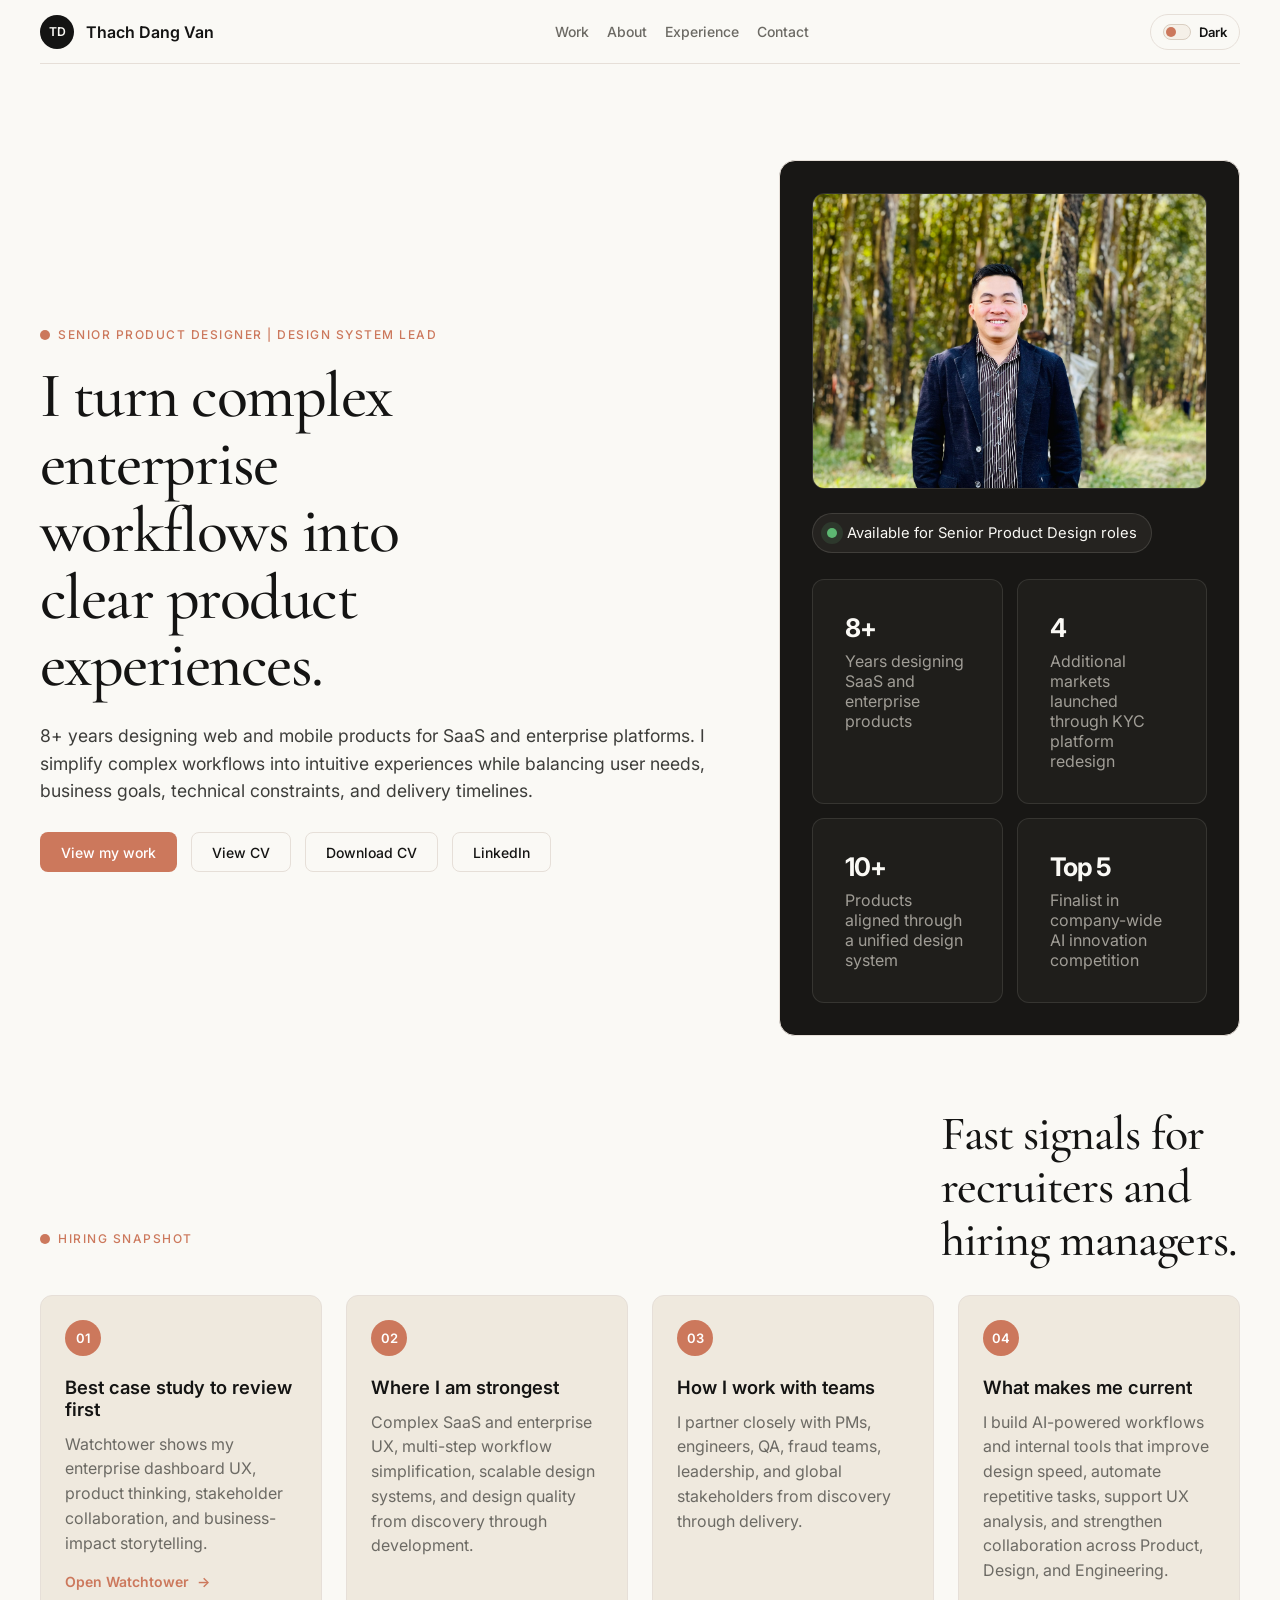
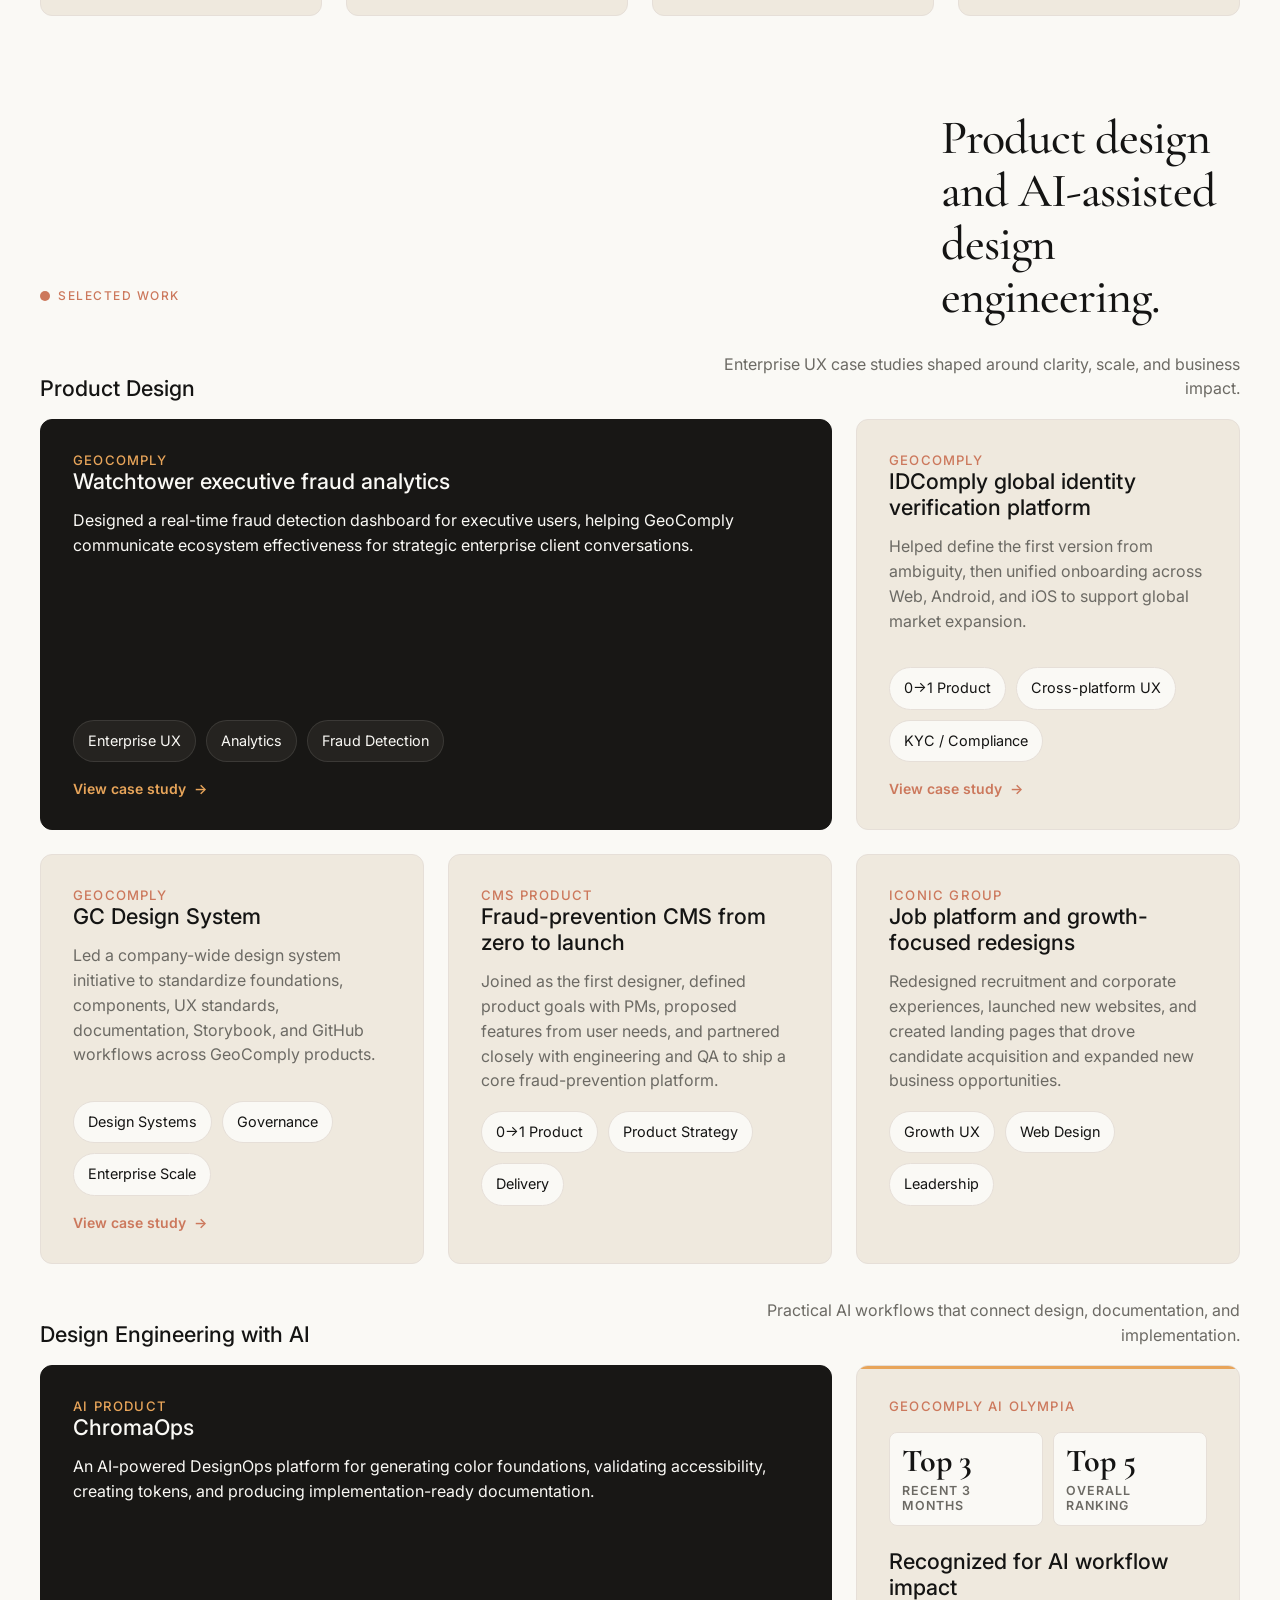
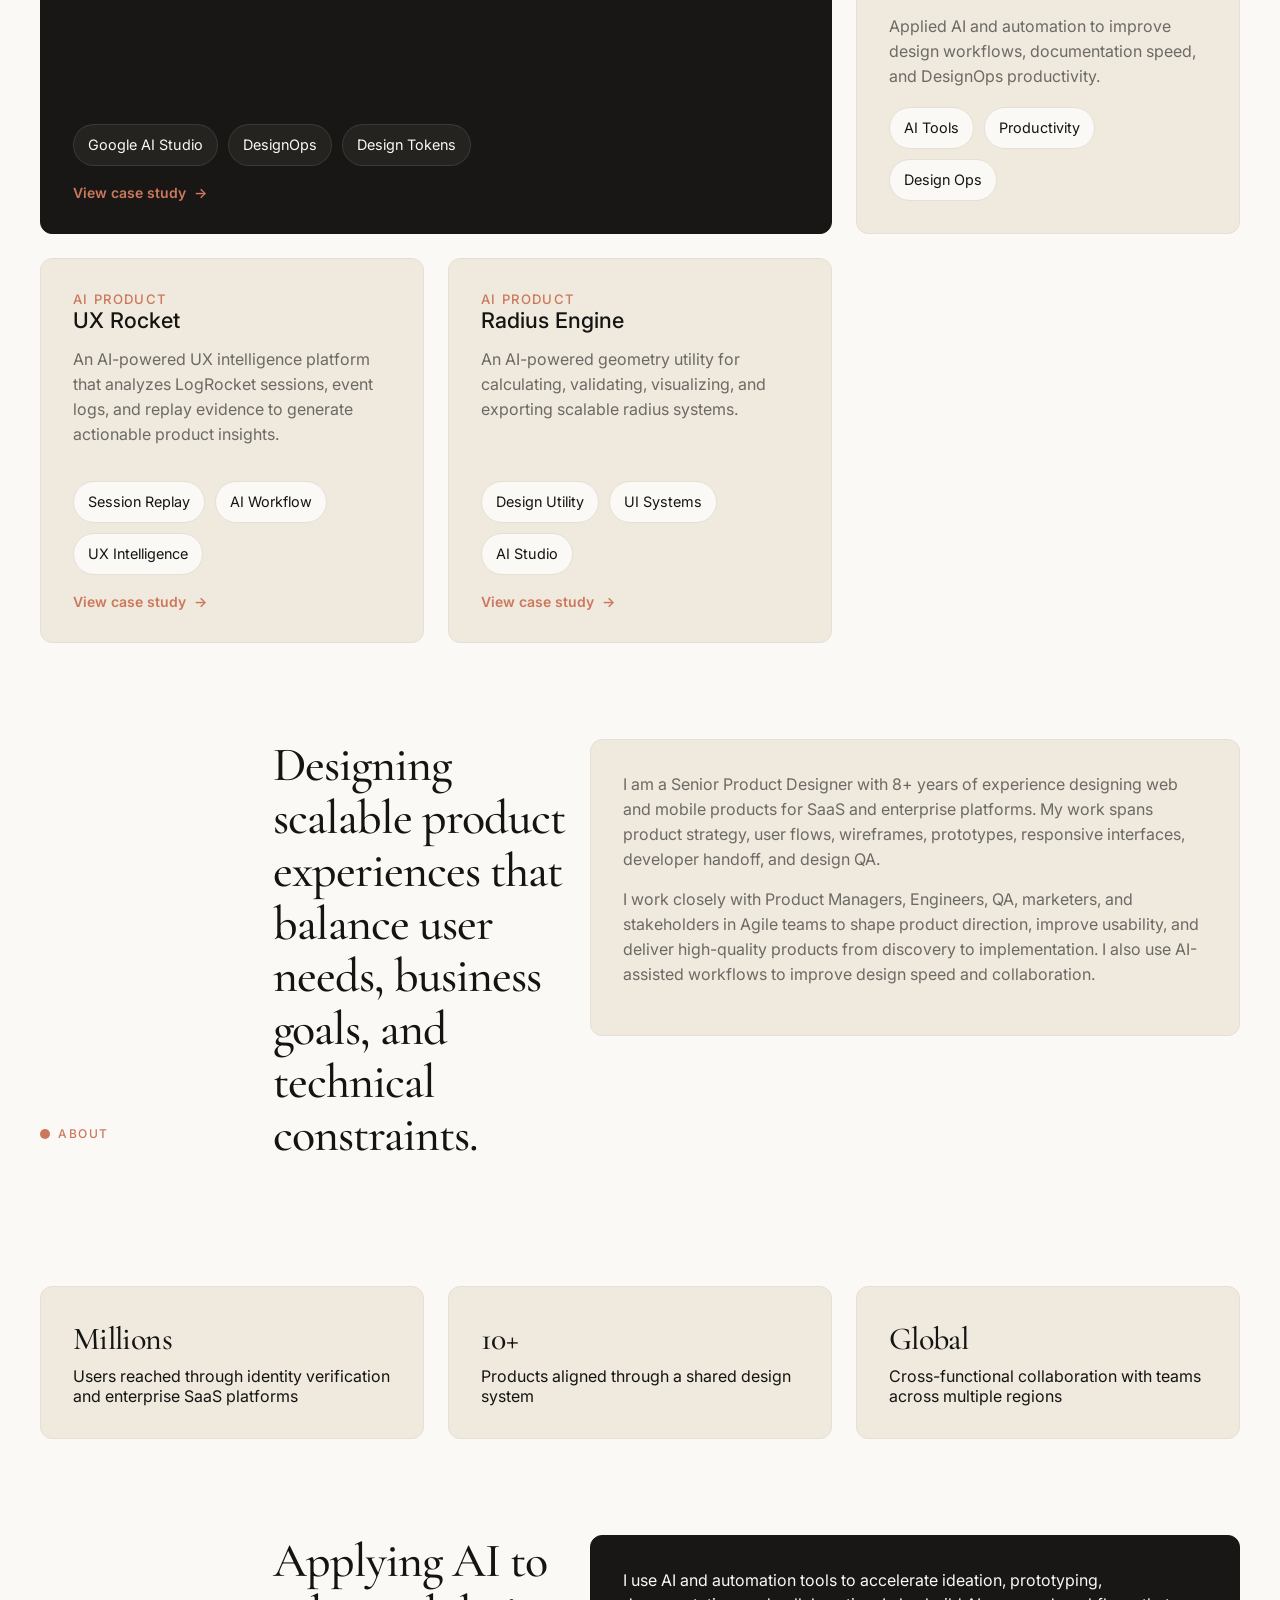
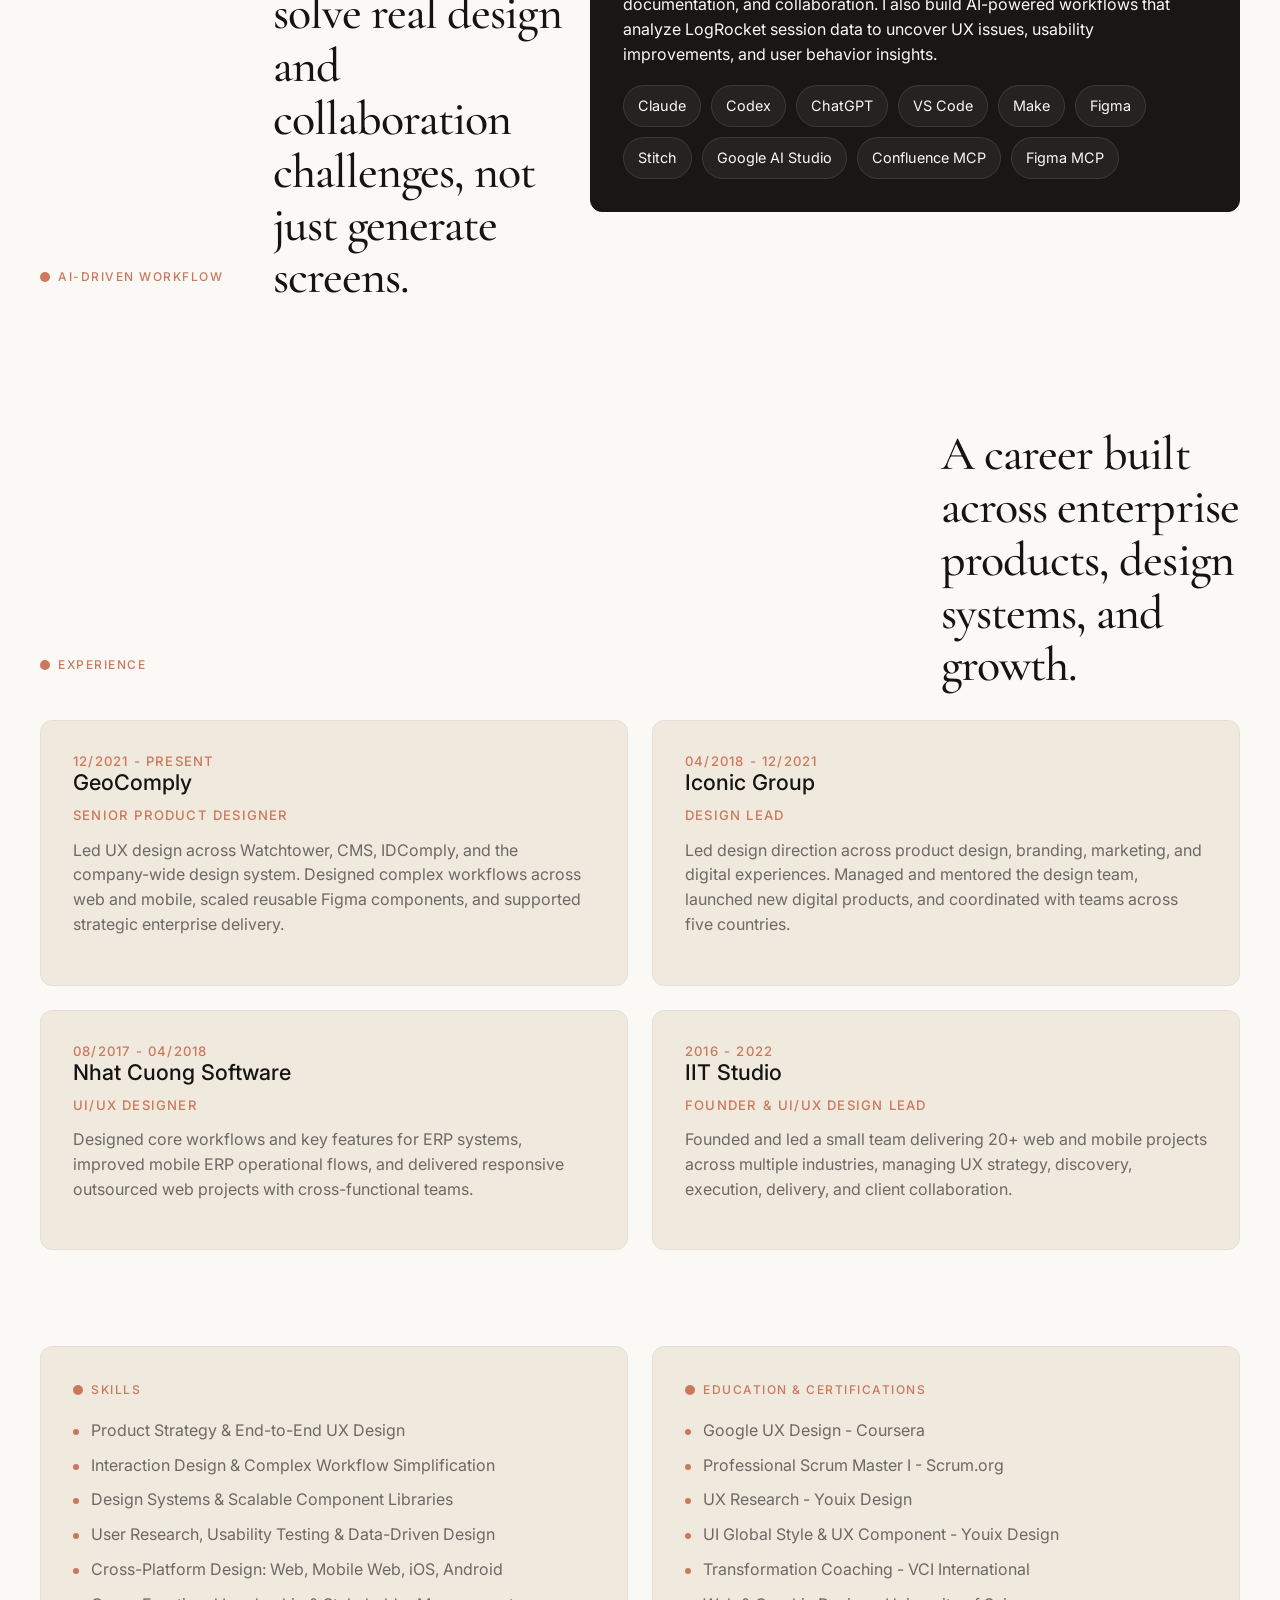
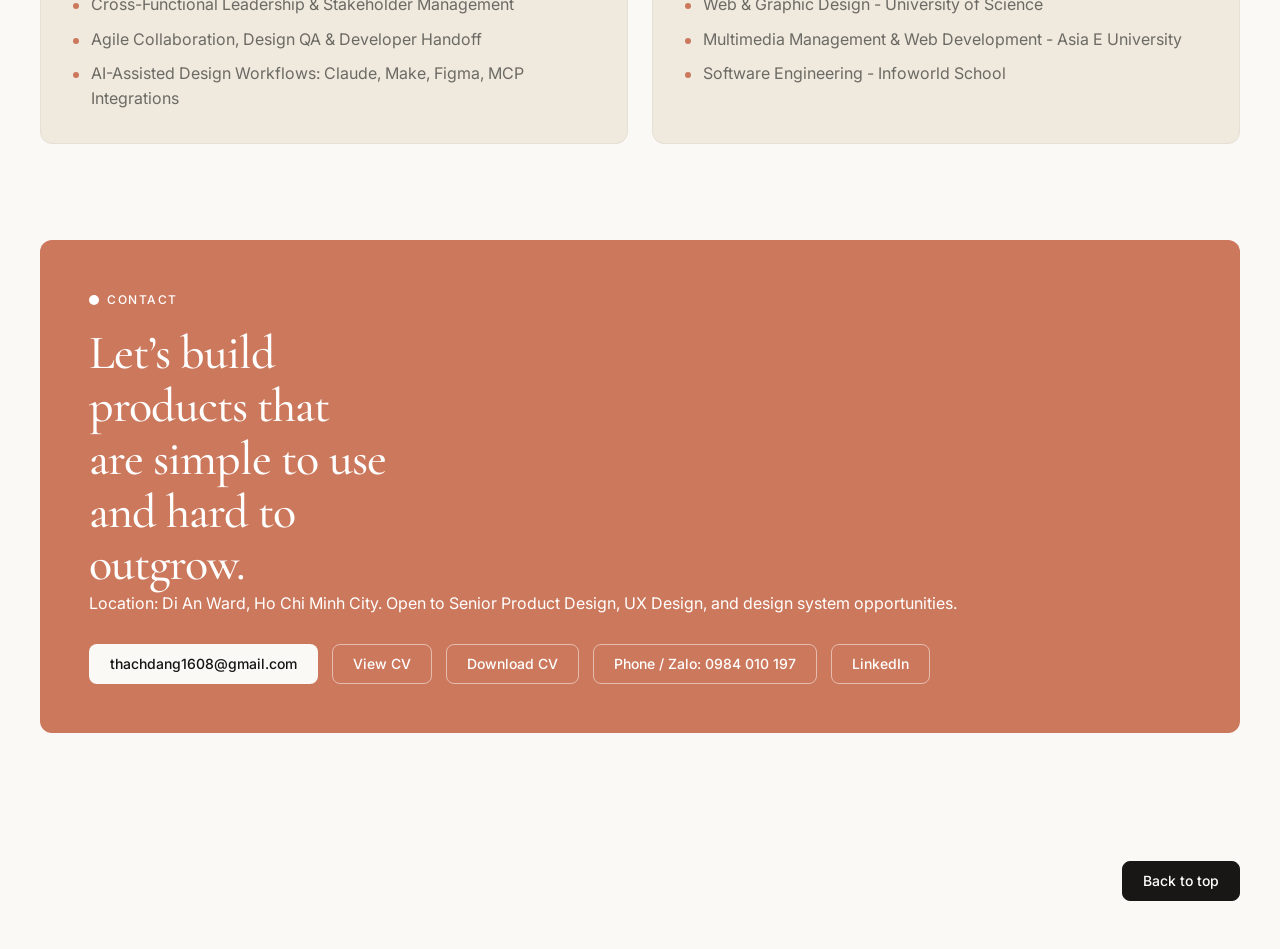
==== commit 6cadfad5: "Update portfolio content and contact sections" ====
--- a/index.html
+++ b/index.html
@@ -55,7 +55,7 @@
               <a class="button button-primary" href="#work">View my work</a>
               <a class="button button-secondary" href="cv.html">View CV</a>
               <a class="button button-secondary" href="assets/thach-dang-van-senior-product-designer.pdf" target="_blank" rel="noreferrer">Download CV</a>
-              <a class="button button-secondary" a href="https://www.linkedin.com/in/mrthach/" target="_blank" rel="noreferrer">LinkedIn</a>
+              <a class="button button-secondary" href="https://www.linkedin.com/in/mrthach/" target="_blank" rel="noreferrer">LinkedIn</a>
             </div>
         
           </div>
@@ -103,7 +103,7 @@
             <article class="card snapshot-card">
               <span>02</span>
               <h3>Where I am strongest</h3>
-              <p>Designing complex SaaS and enterprise products, simplifying multi-step workflows, building scalable design systems, and ensuring design quality from discovery through development.</p>
+              <p>Complex SaaS and enterprise UX, multi-step workflow simplification, scalable design systems, and design quality from discovery through development.</p>
             </article>
             <article class="card snapshot-card">
               <span>03</span>
@@ -113,7 +113,7 @@
             <article class="card snapshot-card">
               <span>04</span>
               <h3>What makes me current</h3>
-              <p>Beyond designing products, I build AI-powered workflows and internal tools that improve design efficiency, automate repetitive tasks, support UX analysis, and strengthen collaboration between Product, Design, and Engineering teams.</p>
+              <p>I build AI-powered workflows and internal tools that improve design speed, automate repetitive tasks, support UX analysis, and strengthen collaboration across Product, Design, and Engineering.</p>
             </article>
           </div>
         </section>
@@ -121,7 +121,7 @@
         <section class="section" id="work">
           <div class="section-heading">
             <p class="eyebrow">Selected work</p>
-            <h2>Product design and design engineering with AI.</h2>
+            <h2>Product design and AI-assisted design engineering.</h2>
           </div>
           <div class="work-category-heading">
             <h3>Product Design</h3>
@@ -208,8 +208,8 @@
             </article>
           </div>
           <div class="work-category-heading work-category-heading-spaced">
-            <h3>Design Engineering with AI.</h3>
-            <p>Practical AI workflows that connect design, documentation, </br>and implementation.</p>
+            <h3>Design Engineering with AI</h3>
+            <p>Practical AI workflows that connect design, documentation, and implementation.</p>
           </div>
           <div class="card-grid ai-work-grid">
             <article class="card project-card project-card-wide">
@@ -319,7 +319,7 @@
           </div>
           <div class="card ai-panel">
             <p>
-             I use AI and automation tools to accelerate ideation, prototyping, documentation, and collaboration. I also build AI-powered workflows that analyze LogRocket session data to uncover UX issues, usability improvements, and user behavior insights.
+              I use AI and automation tools to accelerate ideation, prototyping, documentation, and collaboration. I also build AI-powered workflows that analyze LogRocket session data to uncover UX issues, usability improvements, and user behavior insights.
             </p>
             <ul class="tool-list">
               <li>Claude</li>
@@ -403,7 +403,7 @@
             <p class="eyebrow">Contact</p>
             <h2>Let’s build products that are simple to use and hard to outgrow.</h2>
             <p>
-              Location: Di An Ward, Ho Chi Minh City. Open to Senior Product Design, UX/UX Design,and design system opportunities.
+              Location: Di An Ward, Ho Chi Minh City. Open to Senior Product Design, UX Design, and design system opportunities.
             </p>
             <div class="contact-actions">
               <a class="button button-primary" href="mailto:thachdang1608@gmail.com">thachdang1608@gmail.com</a>
--- a/styles.css
+++ b/styles.css
@@ -891,6 +891,7 @@
 #exploration,
 #ia,
 #strategy,
+#hifi-design,
 #engineering,
 #governance,
 #design,
@@ -955,6 +956,14 @@
   margin-bottom: 0;
 }
 
+.ds-storybook-outcome {
+  margin-top: 24px;
+}
+
+.ds-engineering-integration {
+  margin-top: 24px;
+}
+
 .case-section-grid {
   display: grid;
   grid-template-columns: repeat(2, minmax(0, 1fr));
@@ -967,6 +976,20 @@
 
 .idcomply-business-grid .case-block {
   padding: 40px;
+}
+
+.idcomply-phase-two-gallery,
+.idcomply-phase-two-structure {
+  margin-top: 24px;
+}
+
+.idcomply-phase-two-gallery {
+  grid-template-columns: repeat(2, minmax(0, 1fr));
+}
+
+.idcomply-phase-two-gallery .screen-shot img {
+  height: auto;
+  object-fit: contain;
 }
 
 .case-block,
@@ -1072,11 +1095,17 @@
 .idcomply-structure-visual img {
   height: auto;
   object-fit: contain;
-  background: var(--bg);
+  background: transparent;
 }
 
 .idcomply-structure-visual img {
   width: 50%;
+  margin-inline: auto;
+  border-color: transparent;
+}
+
+.idcomply-process-visual img {
+  width: min(100%, 760px);
   margin-inline: auto;
 }
 
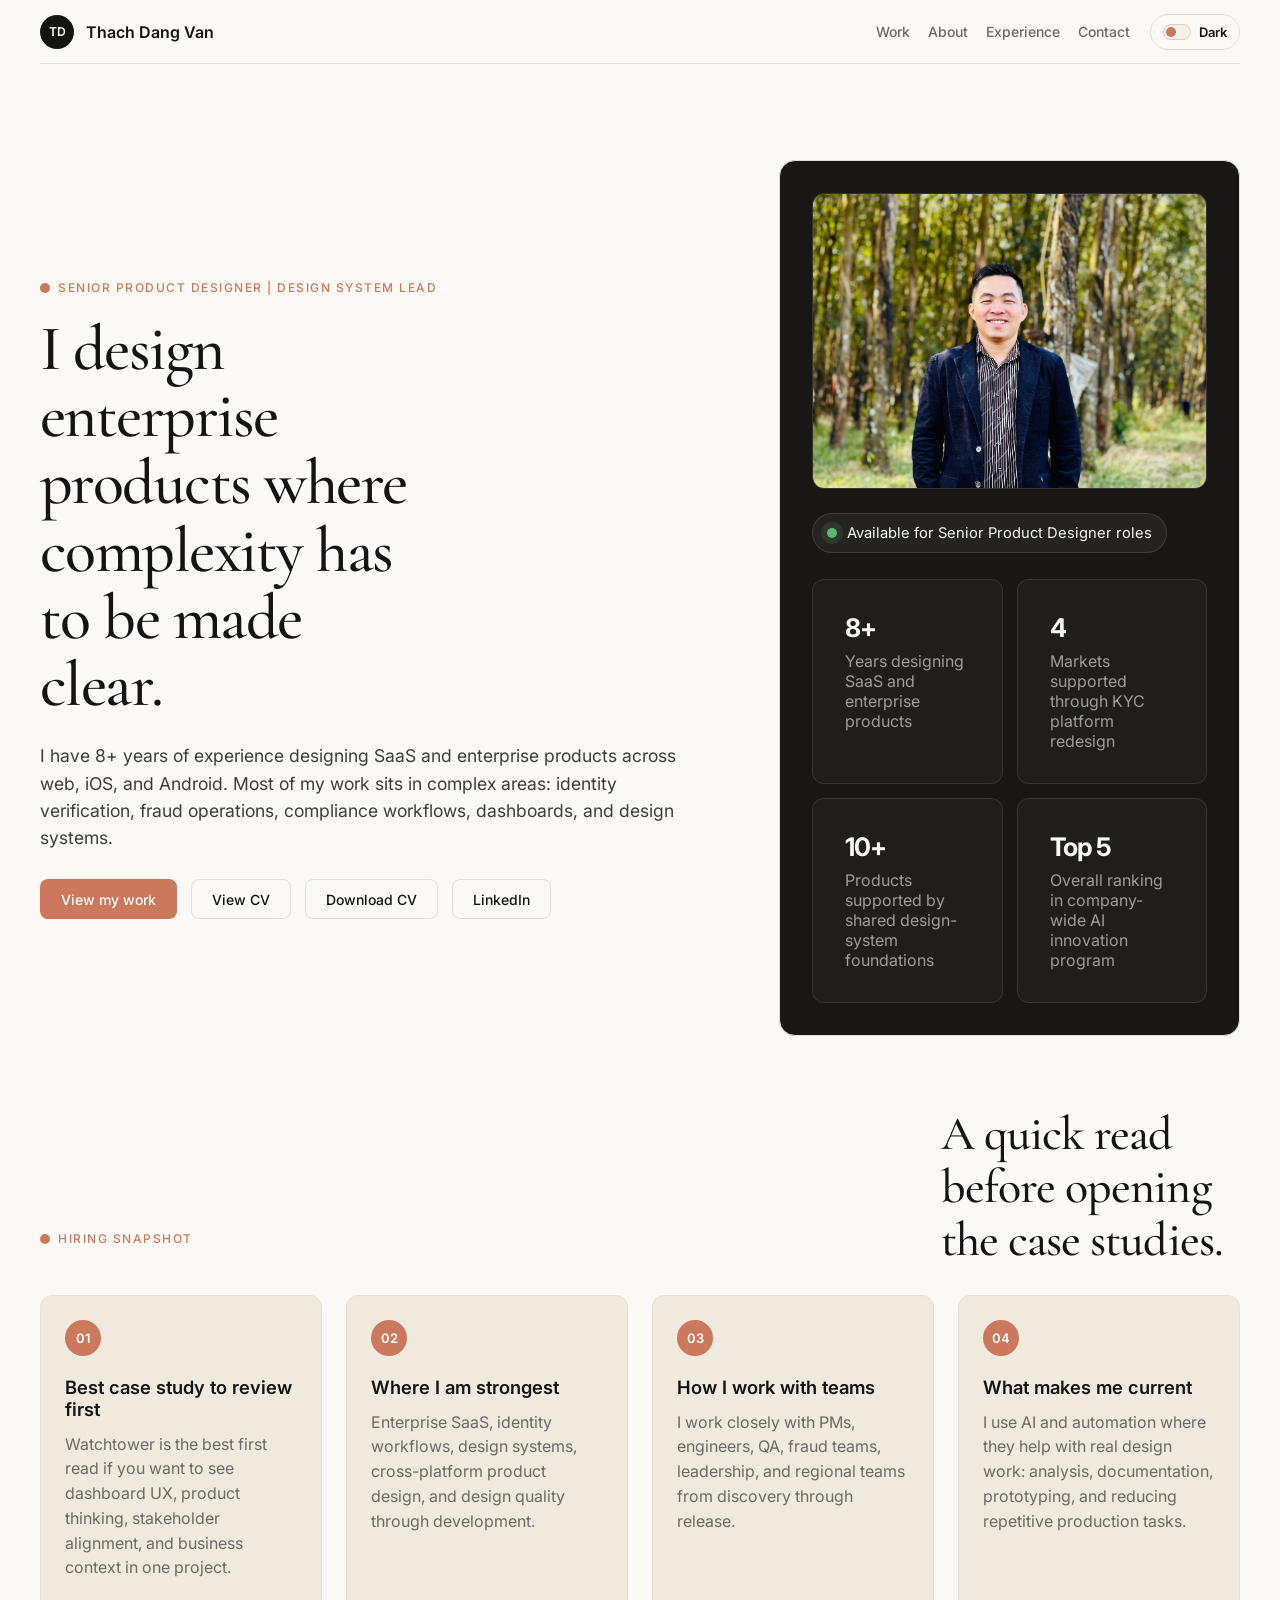
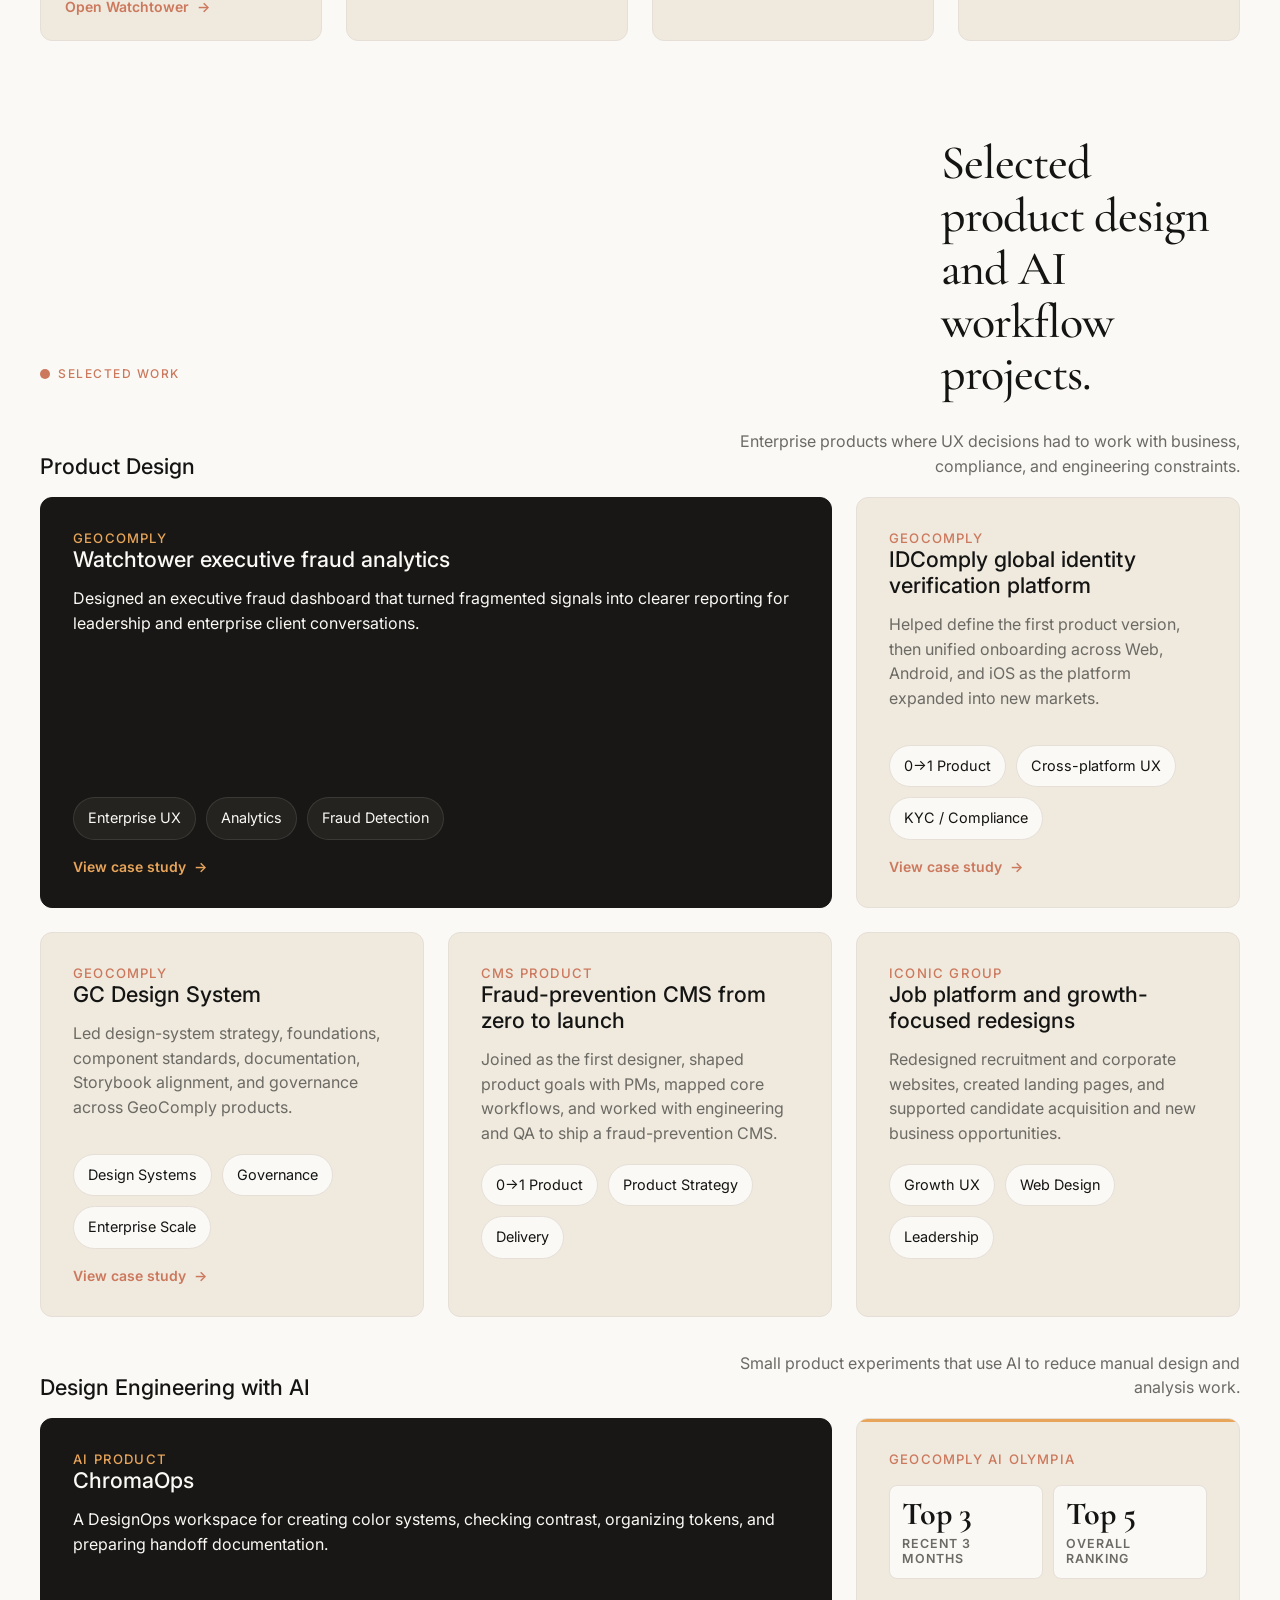
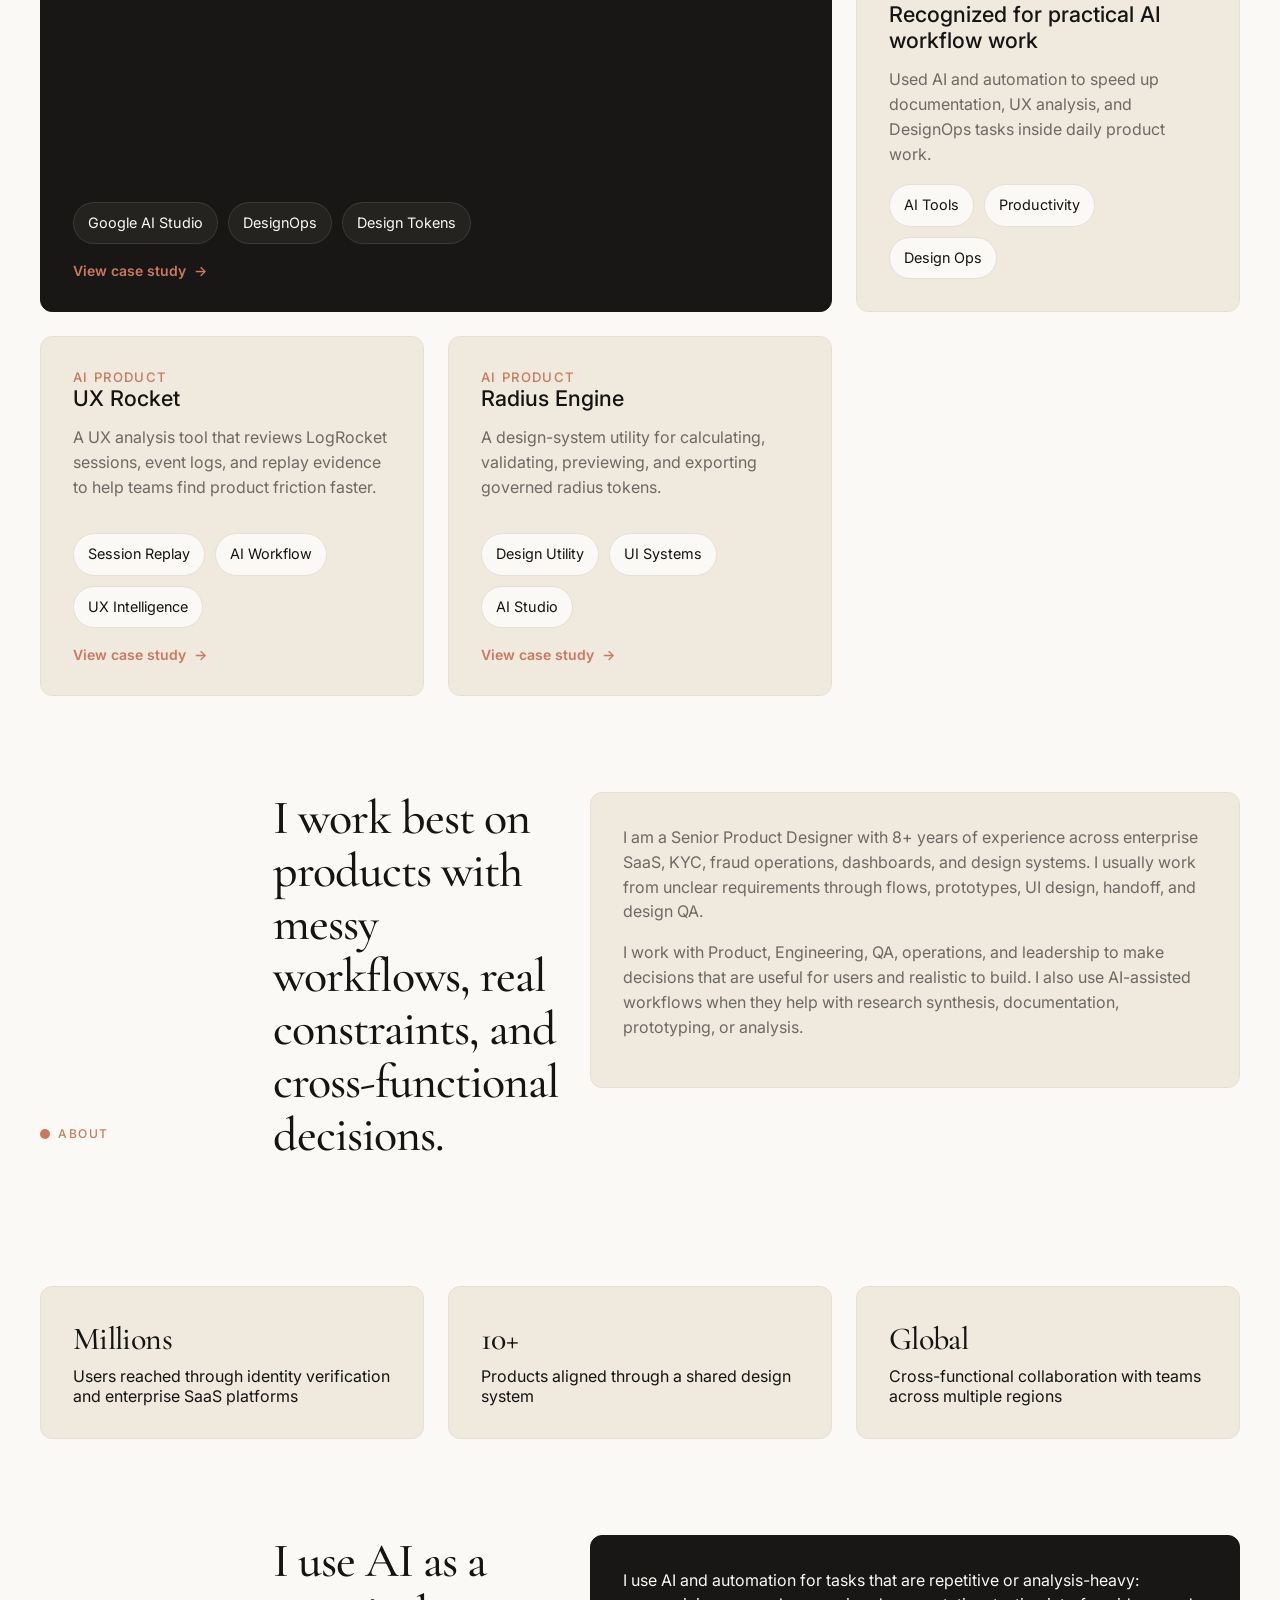
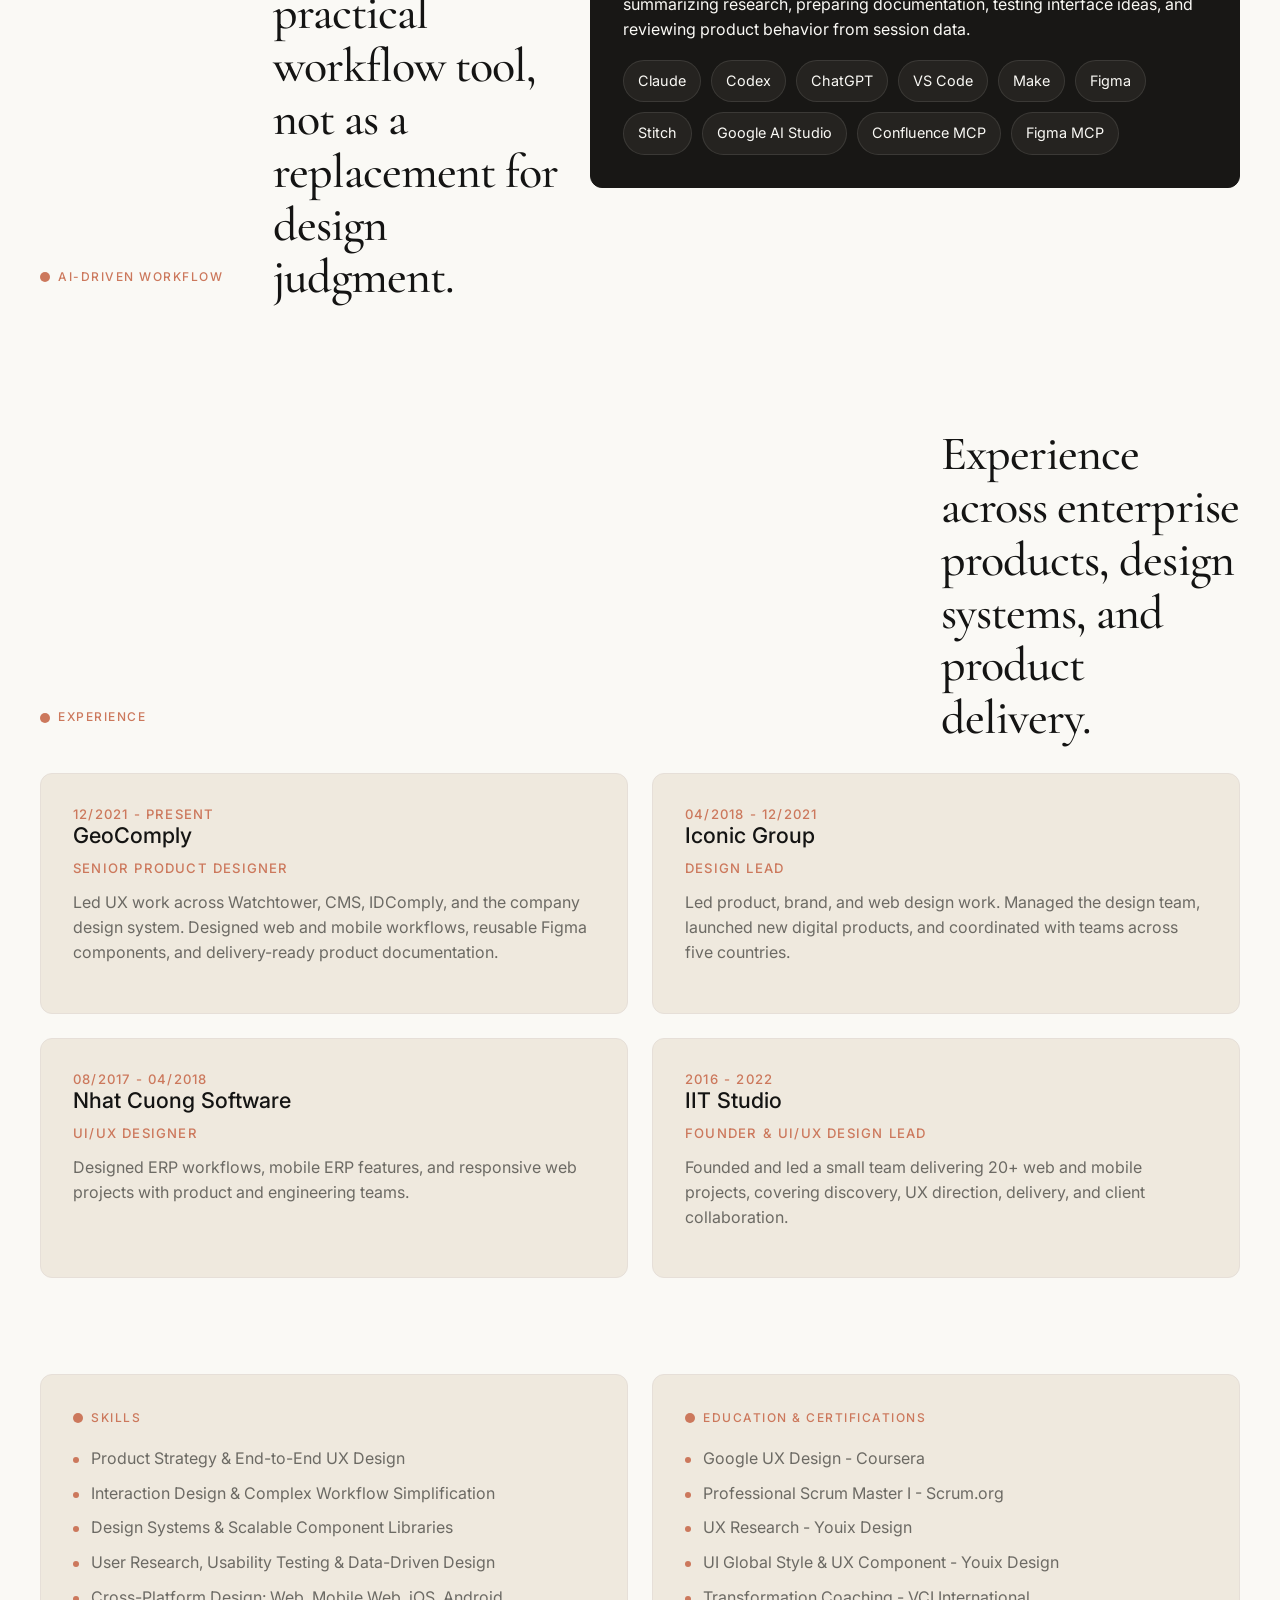
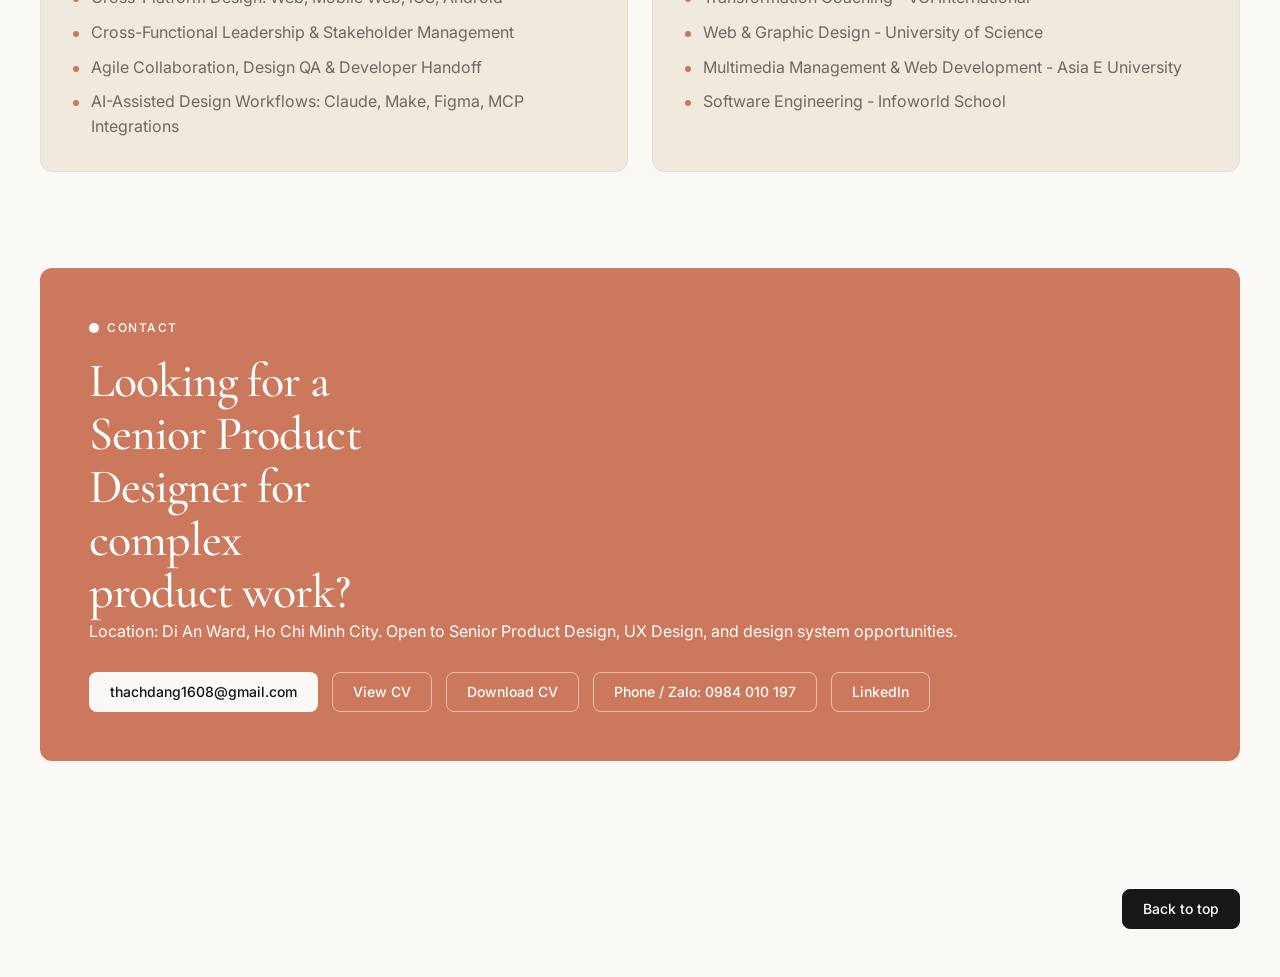
==== commit bf2314e7: "Update portfolio case study copy" ====
--- a/index.html
+++ b/index.html
@@ -6,7 +6,7 @@
     <title>Thach Dang Van | Senior Product Designer</title>
     <meta
       name="description"
-      content="Portfolio of Thach Dang Van, Senior Product Designer and Design System Lead specializing in enterprise products, scalable design systems, and AI-assisted workflows."
+      content="Portfolio of Thach Dang Van, Senior Product Designer focused on enterprise SaaS, identity verification, design systems, and AI-assisted product workflows."
     />
     <link rel="preconnect" href="https://fonts.googleapis.com" />
     <link rel="preconnect" href="https://fonts.gstatic.com" crossorigin />
@@ -45,11 +45,11 @@
         <section class="hero section">
           <div class="hero-copy">
             <p class="eyebrow">Senior Product Designer | Design System Lead</p>
-            <h1>I turn complex enterprise workflows into clear product experiences.</h1>
+            <h1>I design enterprise products where complexity has to be made clear.</h1>
             <p class="hero-text">
-              8+ years designing web and mobile products for SaaS and enterprise platforms.
-              I simplify complex workflows into intuitive experiences while balancing user needs,
-              business goals, technical constraints, and delivery timelines.
+              I have 8+ years of experience designing SaaS and enterprise products across web,
+              iOS, and Android. Most of my work sits in complex areas: identity verification,
+              fraud operations, compliance workflows, dashboards, and design systems.
             </p>
             <div class="hero-actions">
               <a class="button button-primary" href="#work">View my work</a>
@@ -63,7 +63,7 @@
             <img class="profile-photo" src="assets/thach-dang-van.jpg" alt="Thach Dang Van" />
             <div class="hero-card-top">
               <span class="status-dot"></span>
-              <span>Available for Senior Product Design roles</span>
+              <span>Available for Senior Product Designer roles</span>
             </div>
             <div class="hero-card-grid">
               <article>
@@ -72,15 +72,15 @@
               </article>
               <article>
                 <strong>4</strong>
-                <span>Additional markets launched through KYC platform redesign</span>
+                <span>Markets supported through KYC platform redesign</span>
               </article>
               <article>
                 <strong>10+</strong>
-                <span>Products aligned through a unified design system</span>
+                <span>Products supported by shared design-system foundations</span>
               </article>
               <article>
                 <strong>Top 5</strong>
-                <span>Finalist in company-wide AI innovation competition</span>
+                <span>Overall ranking in company-wide AI innovation program</span>
               </article>
             </div>
           </aside>
@@ -91,29 +91,29 @@
         <section class="section hiring-snapshot" aria-label="Hiring team snapshot">
           <div class="section-heading">
             <p class="eyebrow">Hiring Snapshot</p>
-            <h2>Fast signals for recruiters and hiring managers.</h2>
+            <h2>A quick read before opening the case studies.</h2>
           </div>
           <div class="card-grid snapshot-grid">
             <article class="card snapshot-card">
               <span>01</span>
               <h3>Best case study to review first</h3>
-              <p>Watchtower shows my enterprise dashboard UX, product thinking, stakeholder collaboration, and business-impact storytelling.</p>
+              <p>Watchtower is the best first read if you want to see dashboard UX, product thinking, stakeholder alignment, and business context in one project.</p>
               <a class="card-link" href="watchtower.html">Open Watchtower</a>
             </article>
             <article class="card snapshot-card">
               <span>02</span>
               <h3>Where I am strongest</h3>
-              <p>Complex SaaS and enterprise UX, multi-step workflow simplification, scalable design systems, and design quality from discovery through development.</p>
+              <p>Enterprise SaaS, identity workflows, design systems, cross-platform product design, and design quality through development.</p>
             </article>
             <article class="card snapshot-card">
               <span>03</span>
               <h3>How I work with teams</h3>
-              <p>I partner closely with PMs, engineers, QA, fraud teams, leadership, and global stakeholders from discovery through delivery.</p>
+              <p>I work closely with PMs, engineers, QA, fraud teams, leadership, and regional teams from discovery through release.</p>
             </article>
             <article class="card snapshot-card">
               <span>04</span>
               <h3>What makes me current</h3>
-              <p>I build AI-powered workflows and internal tools that improve design speed, automate repetitive tasks, support UX analysis, and strengthen collaboration across Product, Design, and Engineering.</p>
+              <p>I use AI and automation where they help with real design work: analysis, documentation, prototyping, and reducing repetitive production tasks.</p>
             </article>
           </div>
         </section>
@@ -121,11 +121,11 @@
         <section class="section" id="work">
           <div class="section-heading">
             <p class="eyebrow">Selected work</p>
-            <h2>Product design and AI-assisted design engineering.</h2>
+            <h2>Selected product design and AI workflow projects.</h2>
           </div>
           <div class="work-category-heading">
             <h3>Product Design</h3>
-            <p>Enterprise UX case studies shaped around clarity, scale, and business impact.</p>
+            <p>Enterprise products where UX decisions had to work with business, compliance, and engineering constraints.</p>
           </div>
           <div class="card-grid work-grid">
             <article class="card project-card project-card-wide">
@@ -133,9 +133,8 @@
                 <div class="project-meta">GeoComply</div>
                 <h3>Watchtower executive fraud analytics</h3>
                 <p>
-                  Designed a real-time fraud detection dashboard for executive users,
-                  helping GeoComply communicate ecosystem effectiveness for strategic
-                  enterprise client conversations.
+                  Designed an executive fraud dashboard that turned fragmented signals into
+                  clearer reporting for leadership and enterprise client conversations.
                 </p>
                 <ul class="tags">
                   <li>Enterprise UX</li>
@@ -150,8 +149,8 @@
                 <div class="project-meta">GeoComply</div>
                 <h3>IDComply global identity verification platform</h3>
                 <p>
-                  Helped define the first version from ambiguity, then unified onboarding across
-                  Web, Android, and iOS to support global market expansion.
+                  Helped define the first product version, then unified onboarding across
+                  Web, Android, and iOS as the platform expanded into new markets.
                 </p>
                 <ul class="tags">
                   <li>0→1 Product</li>
@@ -166,9 +165,8 @@
                 <div class="project-meta">GeoComply</div>
                 <h3>GC Design System</h3>
                 <p>
-                  Led a company-wide design system initiative to standardize foundations,
-                  components, UX standards, documentation, Storybook, and GitHub workflows
-                  across GeoComply products.
+                  Led design-system strategy, foundations, component standards,
+                  documentation, Storybook alignment, and governance across GeoComply products.
                 </p>
                 <ul class="tags">
                   <li>Design Systems</li>
@@ -182,9 +180,8 @@
               <div class="project-meta">CMS Product</div>
               <h3>Fraud-prevention CMS from zero to launch</h3>
               <p>
-                Joined as the first designer, defined product goals with PMs, proposed
-                features from user needs, and partnered closely with engineering and QA
-                to ship a core fraud-prevention platform.
+                Joined as the first designer, shaped product goals with PMs, mapped core
+                workflows, and worked with engineering and QA to ship a fraud-prevention CMS.
               </p>
               <ul class="tags">
                 <li>0→1 Product</li>
@@ -196,9 +193,8 @@
               <div class="project-meta">Iconic Group</div>
               <h3>Job platform and growth-focused redesigns</h3>
               <p>
-                Redesigned recruitment and corporate experiences, launched new websites,
-                and created landing pages that drove candidate acquisition and expanded
-                new business opportunities.
+                Redesigned recruitment and corporate websites, created landing pages,
+                and supported candidate acquisition and new business opportunities.
               </p>
               <ul class="tags">
                 <li>Growth UX</li>
@@ -209,14 +205,14 @@
           </div>
           <div class="work-category-heading work-category-heading-spaced">
             <h3>Design Engineering with AI</h3>
-            <p>Practical AI workflows that connect design, documentation, and implementation.</p>
+            <p>Small product experiments that use AI to reduce manual design and analysis work.</p>
           </div>
           <div class="card-grid ai-work-grid">
             <article class="card project-card project-card-wide">
               <a href="chromaops.html" aria-label="Open ChromaOps case study">
                 <div class="project-meta">AI Product</div>
                 <h3>ChromaOps</h3>
-                <p>An AI-powered DesignOps platform for generating color foundations, validating accessibility, creating tokens, and producing implementation-ready documentation.</p>
+                <p>A DesignOps workspace for creating color systems, checking contrast, organizing tokens, and preparing handoff documentation.</p>
                 <ul class="tags">
                   <li>Google AI Studio</li>
                   <li>DesignOps</li>
@@ -237,9 +233,9 @@
                   <span>Overall ranking</span>
                 </div>
               </div>
-              <h3>Recognized for AI workflow impact</h3>
+              <h3>Recognized for practical AI workflow work</h3>
               <p>
-                Applied AI and automation to improve design workflows, documentation speed, and DesignOps productivity.
+                Used AI and automation to speed up documentation, UX analysis, and DesignOps tasks inside daily product work.
               </p>
               <ul class="tags">
                 <li>AI Tools</li>
@@ -251,7 +247,7 @@
               <a href="ux-rocket.html" aria-label="Open UX Rocket case study">
                 <div class="project-meta">AI Product</div>
                 <h3>UX Rocket</h3>
-                <p>An AI-powered UX intelligence platform that analyzes LogRocket sessions, event logs, and replay evidence to generate actionable product insights.</p>
+                <p>A UX analysis tool that reviews LogRocket sessions, event logs, and replay evidence to help teams find product friction faster.</p>
                 <ul class="tags">
                   <li>Session Replay</li>
                   <li>AI Workflow</li>
@@ -264,7 +260,7 @@
               <a href="radius-engine.html" aria-label="Open Radius Engine case study">
                 <div class="project-meta">AI Product</div>
                 <h3>Radius Engine</h3>
-                <p>An AI-powered geometry utility for calculating, validating, visualizing, and exporting scalable radius systems.</p>
+                <p>A design-system utility for calculating, validating, previewing, and exporting governed radius tokens.</p>
                 <ul class="tags">
                   <li>Design Utility</li>
                   <li>UI Systems</li>
@@ -279,20 +275,18 @@
         <section class="section split-section" id="about">
           <div class="section-heading narrow">
             <p class="eyebrow">About</p>
-            <h2>Designing scalable product experiences that balance user needs, business goals, and technical constraints.</h2>
+            <h2>I work best on products with messy workflows, real constraints, and cross-functional decisions.</h2>
           </div>
           <div class="about-copy card">
             <p>
-              I am a Senior Product Designer with 8+ years of experience designing web and
-              mobile products for SaaS and enterprise platforms. My work spans product strategy,
-              user flows, wireframes, prototypes, responsive interfaces, developer handoff, and
-              design QA.
+              I am a Senior Product Designer with 8+ years of experience across enterprise SaaS,
+              KYC, fraud operations, dashboards, and design systems. I usually work from unclear
+              requirements through flows, prototypes, UI design, handoff, and design QA.
             </p>
             <p>
-              I work closely with Product Managers, Engineers, QA, marketers, and stakeholders
-              in Agile teams to shape product direction, improve usability, and deliver
-              high-quality products from discovery to implementation. I also use AI-assisted
-              workflows to improve design speed and collaboration.
+              I work with Product, Engineering, QA, operations, and leadership to make decisions
+              that are useful for users and realistic to build. I also use AI-assisted workflows
+              when they help with research synthesis, documentation, prototyping, or analysis.
             </p>
           </div>
         </section>
@@ -315,11 +309,11 @@
         <section class="section split-section" id="ai-workflow">
           <div class="section-heading narrow">
             <p class="eyebrow">AI-driven workflow</p>
-            <h2>Applying AI to solve real design and collaboration challenges, not just generate screens.</h2>
+            <h2>I use AI as a practical workflow tool, not as a replacement for design judgment.</h2>
           </div>
           <div class="card ai-panel">
             <p>
-              I use AI and automation tools to accelerate ideation, prototyping, documentation, and collaboration. I also build AI-powered workflows that analyze LogRocket session data to uncover UX issues, usability improvements, and user behavior insights.
+              I use AI and automation for tasks that are repetitive or analysis-heavy: summarizing research, preparing documentation, testing interface ideas, and reviewing product behavior from session data.
             </p>
             <ul class="tool-list">
               <li>Claude</li>
@@ -339,32 +333,32 @@
         <section class="section" id="experience">
           <div class="section-heading">
             <p class="eyebrow">Experience</p>
-            <h2>A career built across enterprise products, design systems, and growth.</h2>
+            <h2>Experience across enterprise products, design systems, and product delivery.</h2>
           </div>
           <div class="timeline">
             <article class="timeline-item card">
               <div class="timeline-date">12/2021 - Present</div>
               <h3>GeoComply</h3>
               <p class="timeline-role">Senior Product Designer</p>
-              <p>Led UX design across Watchtower, CMS, IDComply, and the company-wide design system. Designed complex workflows across web and mobile, scaled reusable Figma components, and supported strategic enterprise delivery.</p>
+              <p>Led UX work across Watchtower, CMS, IDComply, and the company design system. Designed web and mobile workflows, reusable Figma components, and delivery-ready product documentation.</p>
             </article>
             <article class="timeline-item card">
               <div class="timeline-date">04/2018 - 12/2021</div>
               <h3>Iconic Group</h3>
               <p class="timeline-role">Design Lead</p>
-              <p>Led design direction across product design, branding, marketing, and digital experiences. Managed and mentored the design team, launched new digital products, and coordinated with teams across five countries.</p>
+              <p>Led product, brand, and web design work. Managed the design team, launched new digital products, and coordinated with teams across five countries.</p>
             </article>
             <article class="timeline-item card">
               <div class="timeline-date">08/2017 - 04/2018</div>
               <h3>Nhat Cuong Software</h3>
               <p class="timeline-role">UI/UX Designer</p>
-              <p>Designed core workflows and key features for ERP systems, improved mobile ERP operational flows, and delivered responsive outsourced web projects with cross-functional teams.</p>
+              <p>Designed ERP workflows, mobile ERP features, and responsive web projects with product and engineering teams.</p>
             </article>
             <article class="timeline-item card">
               <div class="timeline-date">2016 - 2022</div>
               <h3>IIT Studio</h3>
               <p class="timeline-role">Founder & UI/UX Design Lead</p>
-              <p>Founded and led a small team delivering 20+ web and mobile projects across multiple industries, managing UX strategy, discovery, execution, delivery, and client collaboration.</p>
+              <p>Founded and led a small team delivering 20+ web and mobile projects, covering discovery, UX direction, delivery, and client collaboration.</p>
             </article>
           </div>
         </section>
@@ -401,7 +395,7 @@
         <section class="section contact-section" id="contact">
           <div class="contact-card card">
             <p class="eyebrow">Contact</p>
-            <h2>Let’s build products that are simple to use and hard to outgrow.</h2>
+            <h2>Looking for a Senior Product Designer for complex product work?</h2>
             <p>
               Location: Di An Ward, Ho Chi Minh City. Open to Senior Product Design, UX Design, and design system opportunities.
             </p>
--- a/styles.css
+++ b/styles.css
@@ -175,6 +175,7 @@
   display: inline-flex;
   align-items: center;
   gap: 18px;
+  margin-left: auto;
   color: var(--muted);
   font-size: 14px;
   font-weight: 500;
@@ -3055,6 +3056,7 @@
   .site-nav {
     flex-wrap: wrap;
     gap: 12px 16px;
+    margin-left: 0;
   }
 
   h1 {
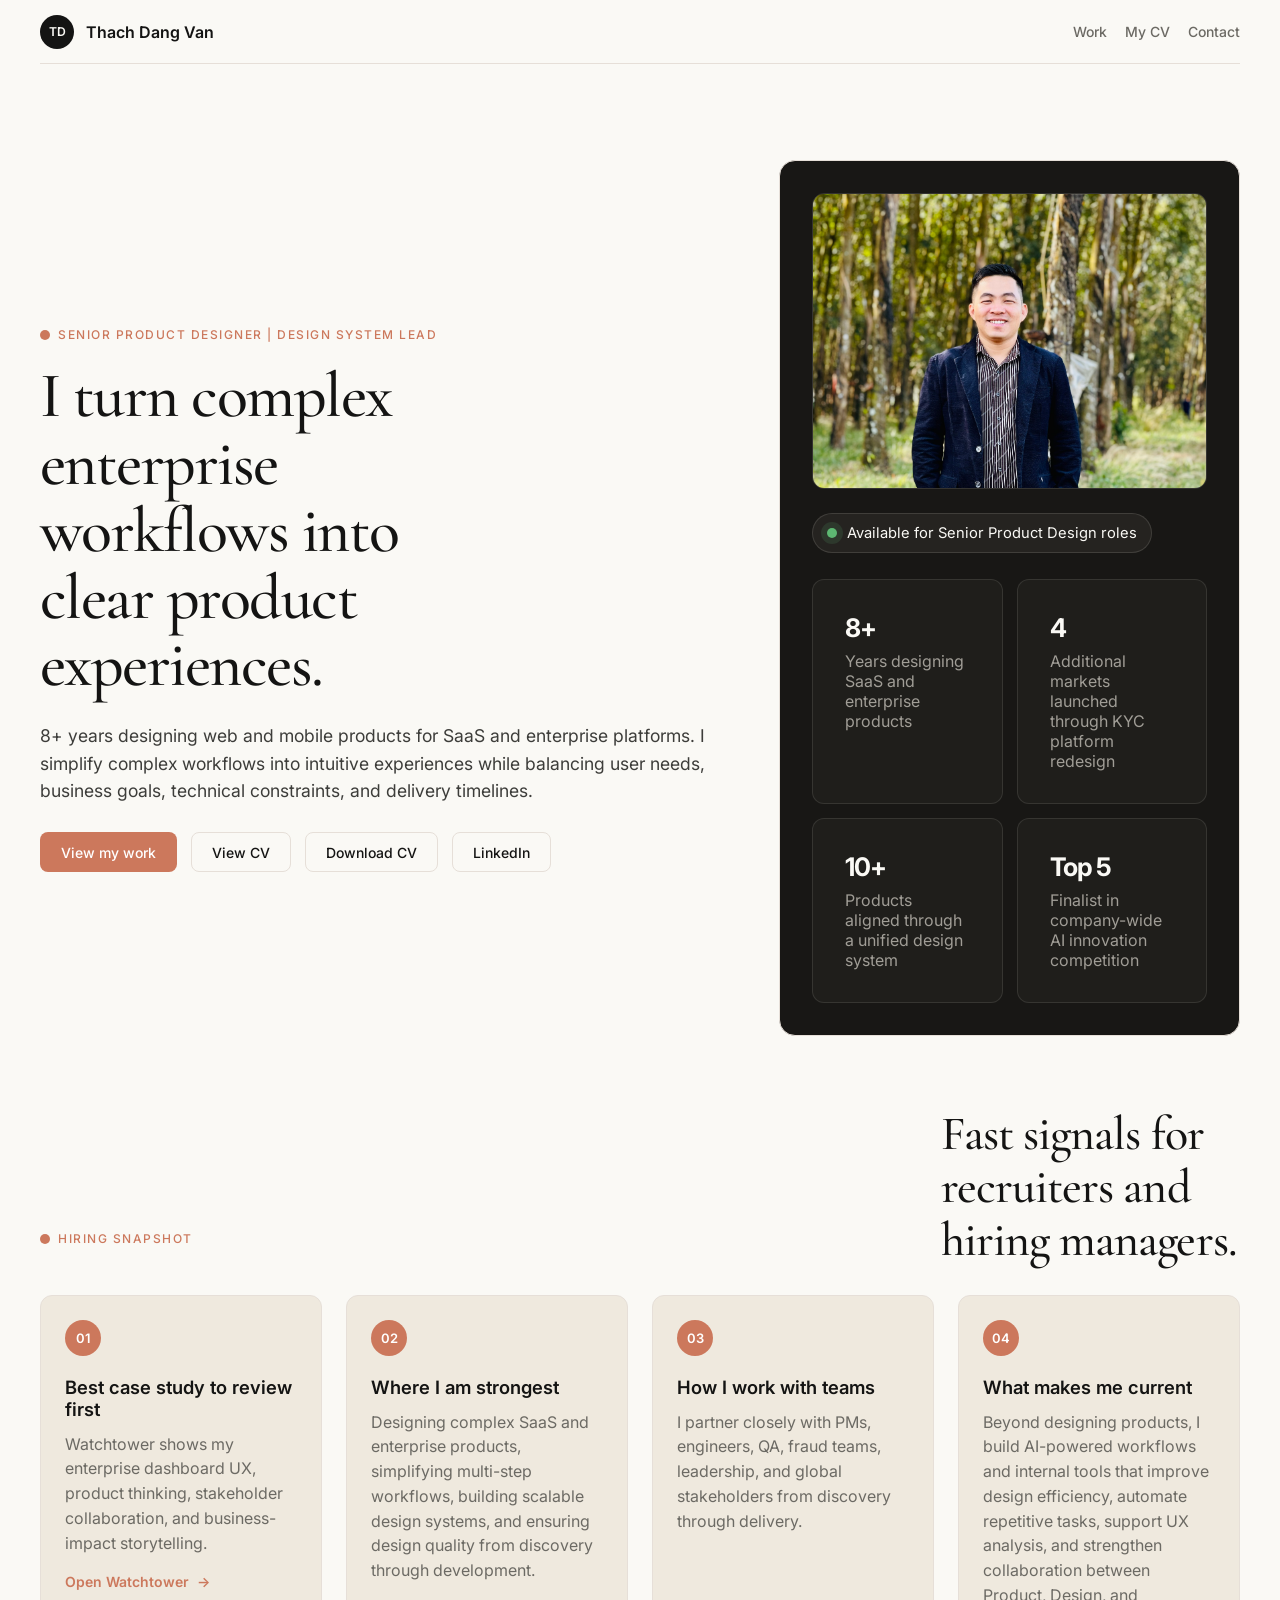
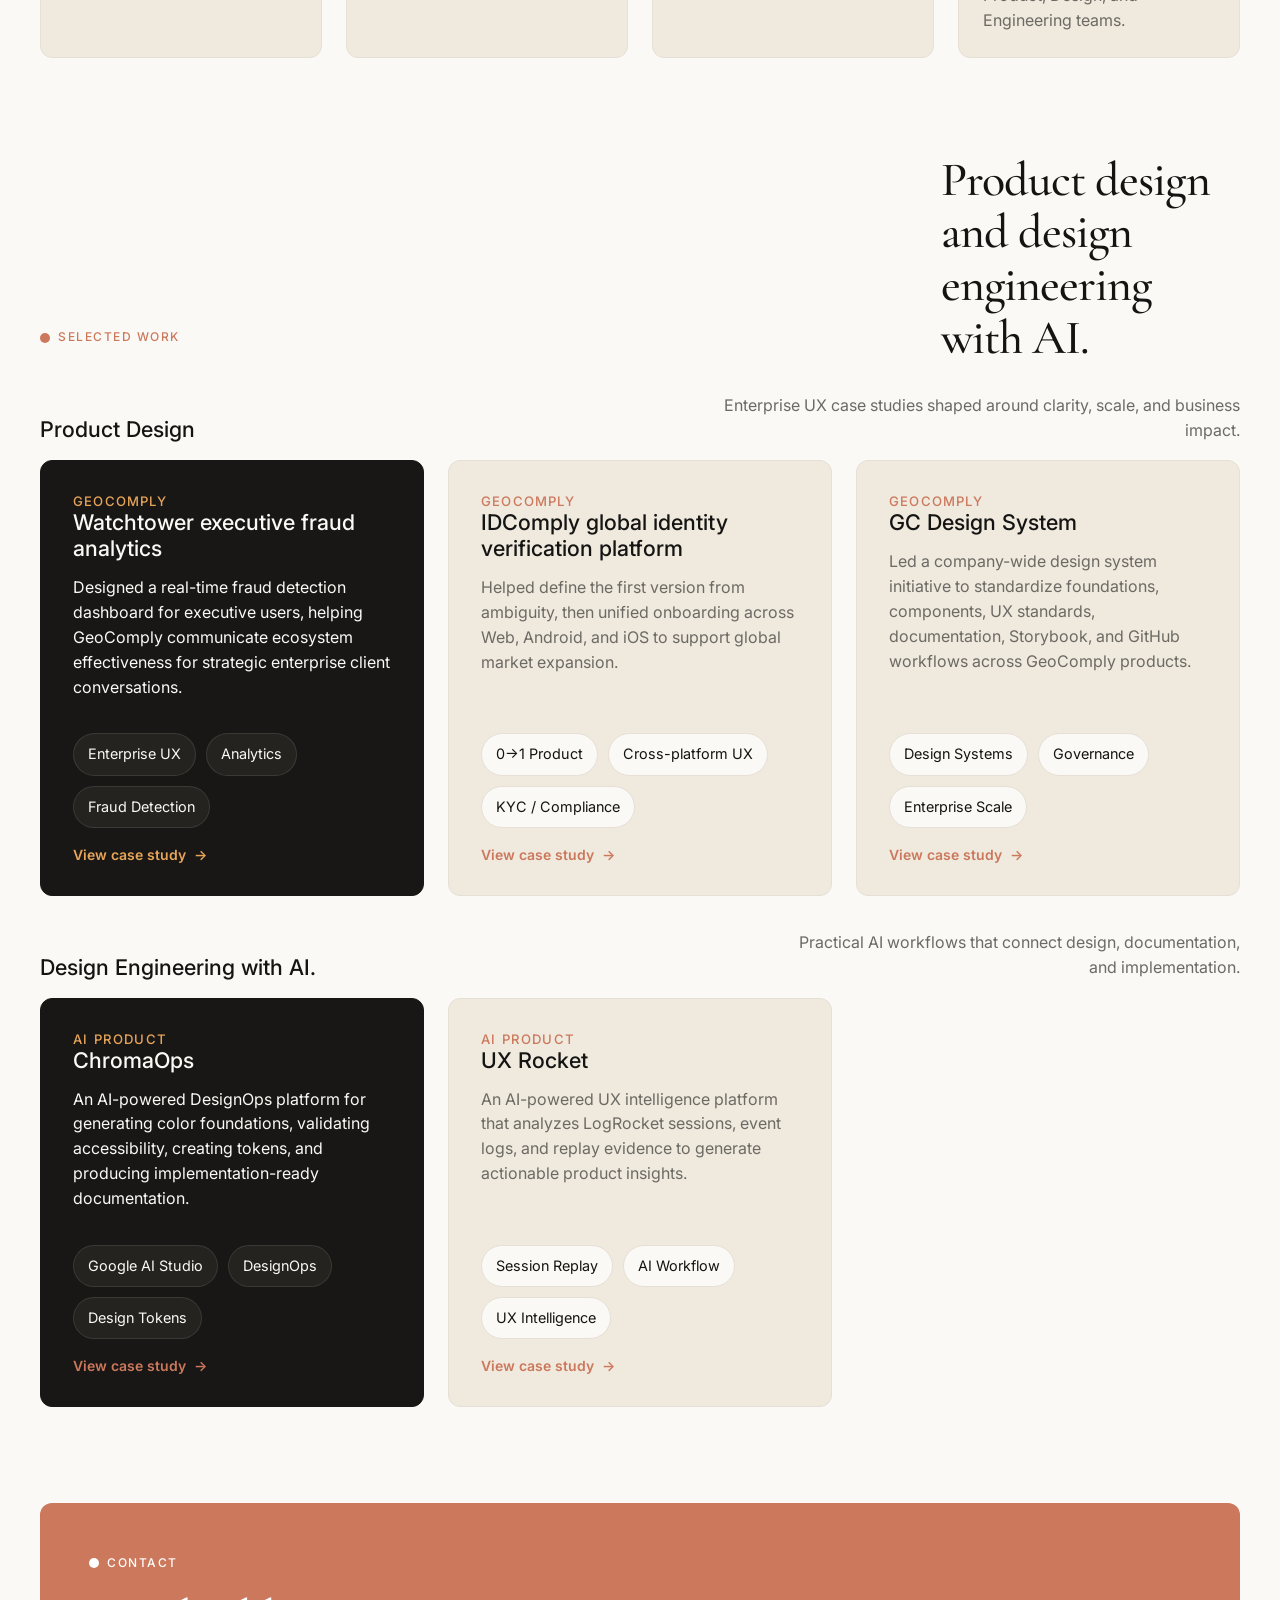
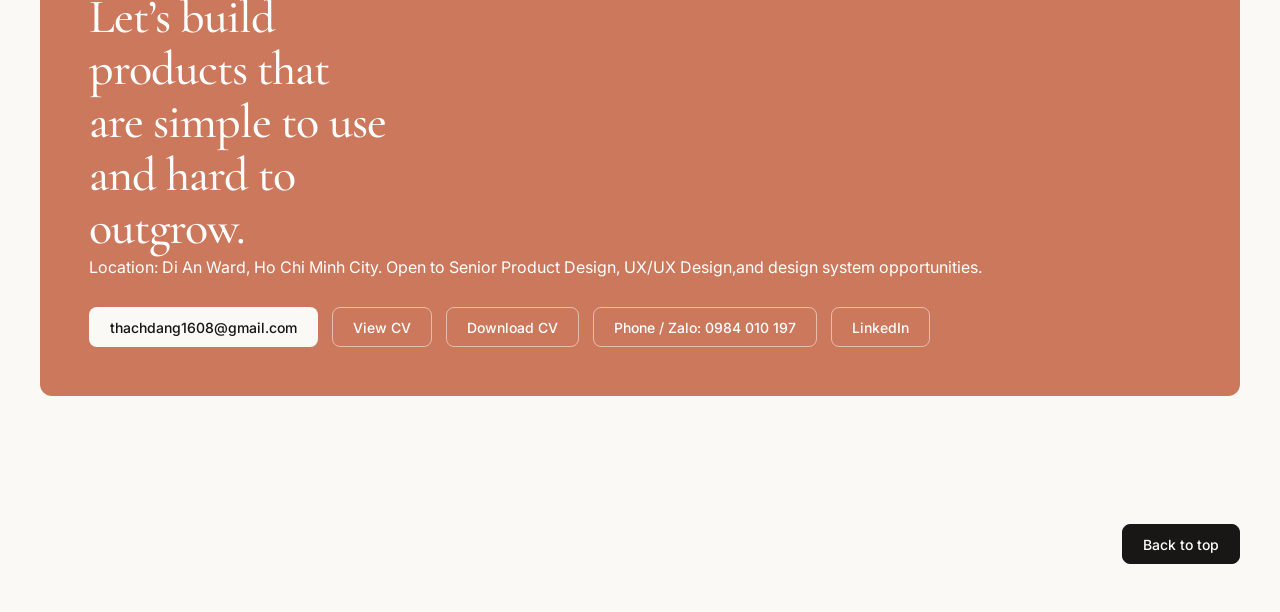
==== commit a4683cc8: "Update portfolio navigation and homepage sections" ====
--- a/index.html
+++ b/index.html
@@ -6,7 +6,7 @@
     <title>Thach Dang Van | Senior Product Designer</title>
     <meta
       name="description"
-      content="Portfolio of Thach Dang Van, Senior Product Designer focused on enterprise SaaS, identity verification, design systems, and AI-assisted product workflows."
+      content="Portfolio of Thach Dang Van, Senior Product Designer and Design System Lead specializing in enterprise products, scalable design systems, and AI-assisted workflows."
     />
     <link rel="preconnect" href="https://fonts.googleapis.com" />
     <link rel="preconnect" href="https://fonts.gstatic.com" crossorigin />
@@ -31,31 +31,26 @@
         </a>
         <nav class="site-nav" aria-label="Primary navigation">
           <a href="#work">Work</a>
-          <a href="#about">About</a>
-          <a href="#experience">Experience</a>
+          <a href="cv.html">My CV</a>
           <a href="#contact">Contact</a>
         </nav>
-        <button class="theme-toggle" type="button" aria-label="Switch to dark mode" aria-pressed="false" data-theme-toggle>
-          <span class="theme-toggle-icon" aria-hidden="true"></span>
-          <span class="theme-toggle-text">Dark</span>
-        </button>
       </header>
 
       <main id="top">
         <section class="hero section">
           <div class="hero-copy">
             <p class="eyebrow">Senior Product Designer | Design System Lead</p>
-            <h1>I design enterprise products where complexity has to be made clear.</h1>
+            <h1>I turn complex enterprise workflows into clear product experiences.</h1>
             <p class="hero-text">
-              I have 8+ years of experience designing SaaS and enterprise products across web,
-              iOS, and Android. Most of my work sits in complex areas: identity verification,
-              fraud operations, compliance workflows, dashboards, and design systems.
+              8+ years designing web and mobile products for SaaS and enterprise platforms.
+              I simplify complex workflows into intuitive experiences while balancing user needs,
+              business goals, technical constraints, and delivery timelines.
             </p>
             <div class="hero-actions">
               <a class="button button-primary" href="#work">View my work</a>
               <a class="button button-secondary" href="cv.html">View CV</a>
               <a class="button button-secondary" href="assets/thach-dang-van-senior-product-designer.pdf" target="_blank" rel="noreferrer">Download CV</a>
-              <a class="button button-secondary" href="https://www.linkedin.com/in/mrthach/" target="_blank" rel="noreferrer">LinkedIn</a>
+              <a class="button button-secondary" a href="https://www.linkedin.com/in/mrthach/" target="_blank" rel="noreferrer">LinkedIn</a>
             </div>
         
           </div>
@@ -63,7 +58,7 @@
             <img class="profile-photo" src="assets/thach-dang-van.jpg" alt="Thach Dang Van" />
             <div class="hero-card-top">
               <span class="status-dot"></span>
-              <span>Available for Senior Product Designer roles</span>
+              <span>Available for Senior Product Design roles</span>
             </div>
             <div class="hero-card-grid">
               <article>
@@ -72,15 +67,15 @@
               </article>
               <article>
                 <strong>4</strong>
-                <span>Markets supported through KYC platform redesign</span>
+                <span>Additional markets launched through KYC platform redesign</span>
               </article>
               <article>
                 <strong>10+</strong>
-                <span>Products supported by shared design-system foundations</span>
+                <span>Products aligned through a unified design system</span>
               </article>
               <article>
                 <strong>Top 5</strong>
-                <span>Overall ranking in company-wide AI innovation program</span>
+                <span>Finalist in company-wide AI innovation competition</span>
               </article>
             </div>
           </aside>
@@ -91,29 +86,29 @@
         <section class="section hiring-snapshot" aria-label="Hiring team snapshot">
           <div class="section-heading">
             <p class="eyebrow">Hiring Snapshot</p>
-            <h2>A quick read before opening the case studies.</h2>
+            <h2>Fast signals for recruiters and hiring managers.</h2>
           </div>
           <div class="card-grid snapshot-grid">
             <article class="card snapshot-card">
               <span>01</span>
               <h3>Best case study to review first</h3>
-              <p>Watchtower is the best first read if you want to see dashboard UX, product thinking, stakeholder alignment, and business context in one project.</p>
+              <p>Watchtower shows my enterprise dashboard UX, product thinking, stakeholder collaboration, and business-impact storytelling.</p>
               <a class="card-link" href="watchtower.html">Open Watchtower</a>
             </article>
             <article class="card snapshot-card">
               <span>02</span>
               <h3>Where I am strongest</h3>
-              <p>Enterprise SaaS, identity workflows, design systems, cross-platform product design, and design quality through development.</p>
+              <p>Designing complex SaaS and enterprise products, simplifying multi-step workflows, building scalable design systems, and ensuring design quality from discovery through development.</p>
             </article>
             <article class="card snapshot-card">
               <span>03</span>
               <h3>How I work with teams</h3>
-              <p>I work closely with PMs, engineers, QA, fraud teams, leadership, and regional teams from discovery through release.</p>
+              <p>I partner closely with PMs, engineers, QA, fraud teams, leadership, and global stakeholders from discovery through delivery.</p>
             </article>
             <article class="card snapshot-card">
               <span>04</span>
               <h3>What makes me current</h3>
-              <p>I use AI and automation where they help with real design work: analysis, documentation, prototyping, and reducing repetitive production tasks.</p>
+              <p>Beyond designing products, I build AI-powered workflows and internal tools that improve design efficiency, automate repetitive tasks, support UX analysis, and strengthen collaboration between Product, Design, and Engineering teams.</p>
             </article>
           </div>
         </section>
@@ -121,20 +116,21 @@
         <section class="section" id="work">
           <div class="section-heading">
             <p class="eyebrow">Selected work</p>
-            <h2>Selected product design and AI workflow projects.</h2>
+            <h2>Product design and design engineering with AI.</h2>
           </div>
           <div class="work-category-heading">
             <h3>Product Design</h3>
-            <p>Enterprise products where UX decisions had to work with business, compliance, and engineering constraints.</p>
+            <p>Enterprise UX case studies shaped around clarity, scale, and business impact.</p>
           </div>
           <div class="card-grid work-grid">
-            <article class="card project-card project-card-wide">
+            <article class="card project-card">
               <a href="watchtower.html" aria-label="Open Watchtower case study">
                 <div class="project-meta">GeoComply</div>
                 <h3>Watchtower executive fraud analytics</h3>
                 <p>
-                  Designed an executive fraud dashboard that turned fragmented signals into
-                  clearer reporting for leadership and enterprise client conversations.
+                  Designed a real-time fraud detection dashboard for executive users,
+                  helping GeoComply communicate ecosystem effectiveness for strategic
+                  enterprise client conversations.
                 </p>
                 <ul class="tags">
                   <li>Enterprise UX</li>
@@ -149,8 +145,8 @@
                 <div class="project-meta">GeoComply</div>
                 <h3>IDComply global identity verification platform</h3>
                 <p>
-                  Helped define the first product version, then unified onboarding across
-                  Web, Android, and iOS as the platform expanded into new markets.
+                  Helped define the first version from ambiguity, then unified onboarding across
+                  Web, Android, and iOS to support global market expansion.
                 </p>
                 <ul class="tags">
                   <li>0→1 Product</li>
@@ -165,8 +161,9 @@
                 <div class="project-meta">GeoComply</div>
                 <h3>GC Design System</h3>
                 <p>
-                  Led design-system strategy, foundations, component standards,
-                  documentation, Storybook alignment, and governance across GeoComply products.
+                  Led a company-wide design system initiative to standardize foundations,
+                  components, UX standards, documentation, Storybook, and GitHub workflows
+                  across GeoComply products.
                 </p>
                 <ul class="tags">
                   <li>Design Systems</li>
@@ -176,43 +173,17 @@
                 <span class="card-link">View case study</span>
               </a>
             </article>
-            <article class="card project-card">
-              <div class="project-meta">CMS Product</div>
-              <h3>Fraud-prevention CMS from zero to launch</h3>
-              <p>
-                Joined as the first designer, shaped product goals with PMs, mapped core
-                workflows, and worked with engineering and QA to ship a fraud-prevention CMS.
-              </p>
-              <ul class="tags">
-                <li>0→1 Product</li>
-                <li>Product Strategy</li>
-                <li>Delivery</li>
-              </ul>
-            </article>
-            <article class="card project-card">
-              <div class="project-meta">Iconic Group</div>
-              <h3>Job platform and growth-focused redesigns</h3>
-              <p>
-                Redesigned recruitment and corporate websites, created landing pages,
-                and supported candidate acquisition and new business opportunities.
-              </p>
-              <ul class="tags">
-                <li>Growth UX</li>
-                <li>Web Design</li>
-                <li>Leadership</li>
-              </ul>
-            </article>
           </div>
           <div class="work-category-heading work-category-heading-spaced">
-            <h3>Design Engineering with AI</h3>
-            <p>Small product experiments that use AI to reduce manual design and analysis work.</p>
+            <h3>Design Engineering with AI.</h3>
+            <p>Practical AI workflows that connect design, documentation, </br>and implementation.</p>
           </div>
           <div class="card-grid ai-work-grid">
-            <article class="card project-card project-card-wide">
+            <article class="card project-card">
               <a href="chromaops.html" aria-label="Open ChromaOps case study">
                 <div class="project-meta">AI Product</div>
                 <h3>ChromaOps</h3>
-                <p>A DesignOps workspace for creating color systems, checking contrast, organizing tokens, and preparing handoff documentation.</p>
+                <p>An AI-powered DesignOps platform for generating color foundations, validating accessibility, creating tokens, and producing implementation-ready documentation.</p>
                 <ul class="tags">
                   <li>Google AI Studio</li>
                   <li>DesignOps</li>
@@ -221,33 +192,11 @@
                 <span class="card-link">View case study</span>
               </a>
             </article>
-            <article class="card project-card ai-recognition-card">
-              <div class="project-meta">GeoComply AI Olympia</div>
-              <div class="recognition-metrics" aria-label="AI workflow recognition rankings">
-                <div>
-                  <strong>Top 3</strong>
-                  <span>Recent 3 months</span>
-                </div>
-                <div>
-                  <strong>Top 5</strong>
-                  <span>Overall ranking</span>
-                </div>
-              </div>
-              <h3>Recognized for practical AI workflow work</h3>
-              <p>
-                Used AI and automation to speed up documentation, UX analysis, and DesignOps tasks inside daily product work.
-              </p>
-              <ul class="tags">
-                <li>AI Tools</li>
-                <li>Productivity</li>
-                <li>Design Ops</li>
-              </ul>
-            </article>
             <article class="card project-card">
               <a href="ux-rocket.html" aria-label="Open UX Rocket case study">
                 <div class="project-meta">AI Product</div>
                 <h3>UX Rocket</h3>
-                <p>A UX analysis tool that reviews LogRocket sessions, event logs, and replay evidence to help teams find product friction faster.</p>
+                <p>An AI-powered UX intelligence platform that analyzes LogRocket sessions, event logs, and replay evidence to generate actionable product insights.</p>
                 <ul class="tags">
                   <li>Session Replay</li>
                   <li>AI Workflow</li>
@@ -256,148 +205,15 @@
                 <span class="card-link">View case study</span>
               </a>
             </article>
-            <article class="card project-card">
-              <a href="radius-engine.html" aria-label="Open Radius Engine case study">
-                <div class="project-meta">AI Product</div>
-                <h3>Radius Engine</h3>
-                <p>A design-system utility for calculating, validating, previewing, and exporting governed radius tokens.</p>
-                <ul class="tags">
-                  <li>Design Utility</li>
-                  <li>UI Systems</li>
-                  <li>AI Studio</li>
-                </ul>
-                <span class="card-link">View case study</span>
-              </a>
-            </article>
-          </div>
-        </section>
-
-        <section class="section split-section" id="about">
-          <div class="section-heading narrow">
-            <p class="eyebrow">About</p>
-            <h2>I work best on products with messy workflows, real constraints, and cross-functional decisions.</h2>
-          </div>
-          <div class="about-copy card">
-            <p>
-              I am a Senior Product Designer with 8+ years of experience across enterprise SaaS,
-              KYC, fraud operations, dashboards, and design systems. I usually work from unclear
-              requirements through flows, prototypes, UI design, handoff, and design QA.
-            </p>
-            <p>
-              I work with Product, Engineering, QA, operations, and leadership to make decisions
-              that are useful for users and realistic to build. I also use AI-assisted workflows
-              when they help with research synthesis, documentation, prototyping, or analysis.
-            </p>
-          </div>
-        </section>
-
-        <section class="section metrics-section">
-          <div class="metric-card card">
-            <strong>Millions</strong>
-            <span>Users reached through identity verification and enterprise SaaS platforms</span>
-          </div>
-          <div class="metric-card card">
-            <strong>10+ </strong>
-            <span>Products aligned through a shared design system</span>
-          </div>
-          <div class="metric-card card">
-            <strong>Global</strong>
-            <span>Cross-functional collaboration with teams across multiple regions</span>
-          </div>
-        </section>
-
-        <section class="section split-section" id="ai-workflow">
-          <div class="section-heading narrow">
-            <p class="eyebrow">AI-driven workflow</p>
-            <h2>I use AI as a practical workflow tool, not as a replacement for design judgment.</h2>
-          </div>
-          <div class="card ai-panel">
-            <p>
-              I use AI and automation for tasks that are repetitive or analysis-heavy: summarizing research, preparing documentation, testing interface ideas, and reviewing product behavior from session data.
-            </p>
-            <ul class="tool-list">
-              <li>Claude</li>
-              <li>Codex</li>
-              <li>ChatGPT</li>
-              <li>VS Code</li>
-              <li>Make</li>
-              <li>Figma</li>
-              <li>Stitch</li>
-              <li>Google AI Studio</li>
-              <li>Confluence MCP</li>
-              <li>Figma MCP</li>
-            </ul>
-          </div>
-        </section>
-
-        <section class="section" id="experience">
-          <div class="section-heading">
-            <p class="eyebrow">Experience</p>
-            <h2>Experience across enterprise products, design systems, and product delivery.</h2>
-          </div>
-          <div class="timeline">
-            <article class="timeline-item card">
-              <div class="timeline-date">12/2021 - Present</div>
-              <h3>GeoComply</h3>
-              <p class="timeline-role">Senior Product Designer</p>
-              <p>Led UX work across Watchtower, CMS, IDComply, and the company design system. Designed web and mobile workflows, reusable Figma components, and delivery-ready product documentation.</p>
-            </article>
-            <article class="timeline-item card">
-              <div class="timeline-date">04/2018 - 12/2021</div>
-              <h3>Iconic Group</h3>
-              <p class="timeline-role">Design Lead</p>
-              <p>Led product, brand, and web design work. Managed the design team, launched new digital products, and coordinated with teams across five countries.</p>
-            </article>
-            <article class="timeline-item card">
-              <div class="timeline-date">08/2017 - 04/2018</div>
-              <h3>Nhat Cuong Software</h3>
-              <p class="timeline-role">UI/UX Designer</p>
-              <p>Designed ERP workflows, mobile ERP features, and responsive web projects with product and engineering teams.</p>
-            </article>
-            <article class="timeline-item card">
-              <div class="timeline-date">2016 - 2022</div>
-              <h3>IIT Studio</h3>
-              <p class="timeline-role">Founder & UI/UX Design Lead</p>
-              <p>Founded and led a small team delivering 20+ web and mobile projects, covering discovery, UX direction, delivery, and client collaboration.</p>
-            </article>
-          </div>
-        </section>
-
-        <section class="section dual-column">
-          <div class="card stack-card">
-            <p class="eyebrow">Skills</p>
-            <ul class="detail-list">
-              <li>Product Strategy & End-to-End UX Design</li>
-              <li>Interaction Design & Complex Workflow Simplification</li>
-              <li>Design Systems & Scalable Component Libraries</li>
-              <li>User Research, Usability Testing & Data-Driven Design</li>
-              <li>Cross-Platform Design: Web, Mobile Web, iOS, Android</li>
-              <li>Cross-Functional Leadership & Stakeholder Management</li>
-              <li>Agile Collaboration, Design QA & Developer Handoff</li>
-              <li>AI-Assisted Design Workflows: Claude, Make, Figma, MCP Integrations</li>
-            </ul>
-          </div>
-          <div class="card stack-card">
-            <p class="eyebrow">Education & certifications</p>
-            <ul class="detail-list">
-              <li>Google UX Design - Coursera</li>
-              <li>Professional Scrum Master I - Scrum.org</li>
-              <li>UX Research - Youix Design</li>
-              <li>UI Global Style & UX Component - Youix Design</li>
-              <li>Transformation Coaching - VCI International</li>
-              <li>Web & Graphic Design - University of Science</li>
-              <li>Multimedia Management & Web Development - Asia E University</li>
-              <li>Software Engineering - Infoworld School</li>
-            </ul>
           </div>
         </section>
 
         <section class="section contact-section" id="contact">
           <div class="contact-card card">
             <p class="eyebrow">Contact</p>
-            <h2>Looking for a Senior Product Designer for complex product work?</h2>
+            <h2>Let’s build products that are simple to use and hard to outgrow.</h2>
             <p>
-              Location: Di An Ward, Ho Chi Minh City. Open to Senior Product Design, UX Design, and design system opportunities.
+              Location: Di An Ward, Ho Chi Minh City. Open to Senior Product Design, UX/UX Design,and design system opportunities.
             </p>
             <div class="contact-actions">
               <a class="button button-primary" href="mailto:thachdang1608@gmail.com">thachdang1608@gmail.com</a>
--- a/styles.css
+++ b/styles.css
@@ -188,51 +188,6 @@
 
 .site-nav a.is-active {
   color: var(--text);
-}
-
-.theme-toggle {
-  display: inline-flex;
-  align-items: center;
-  gap: 8px;
-  min-height: 36px;
-  padding: 0 12px;
-  border: 1px solid var(--line);
-  border-radius: 999px;
-  color: var(--text);
-  font: inherit;
-  font-size: 13px;
-  font-weight: 600;
-  background: var(--surface-strong);
-  cursor: pointer;
-}
-
-.theme-toggle:hover {
-  border-color: var(--line-strong);
-}
-
-.theme-toggle-icon {
-  position: relative;
-  width: 28px;
-  height: 16px;
-  border-radius: 999px;
-  background: var(--bg-2);
-  border: 1px solid var(--line-strong);
-}
-
-.theme-toggle-icon::after {
-  content: "";
-  position: absolute;
-  top: 2px;
-  left: 2px;
-  width: 10px;
-  height: 10px;
-  border-radius: 50%;
-  background: var(--accent);
-  transition: transform 180ms ease;
-}
-
-:root[data-theme="dark"] .theme-toggle-icon::after {
-  transform: translateX(12px);
 }
 
 .section {
